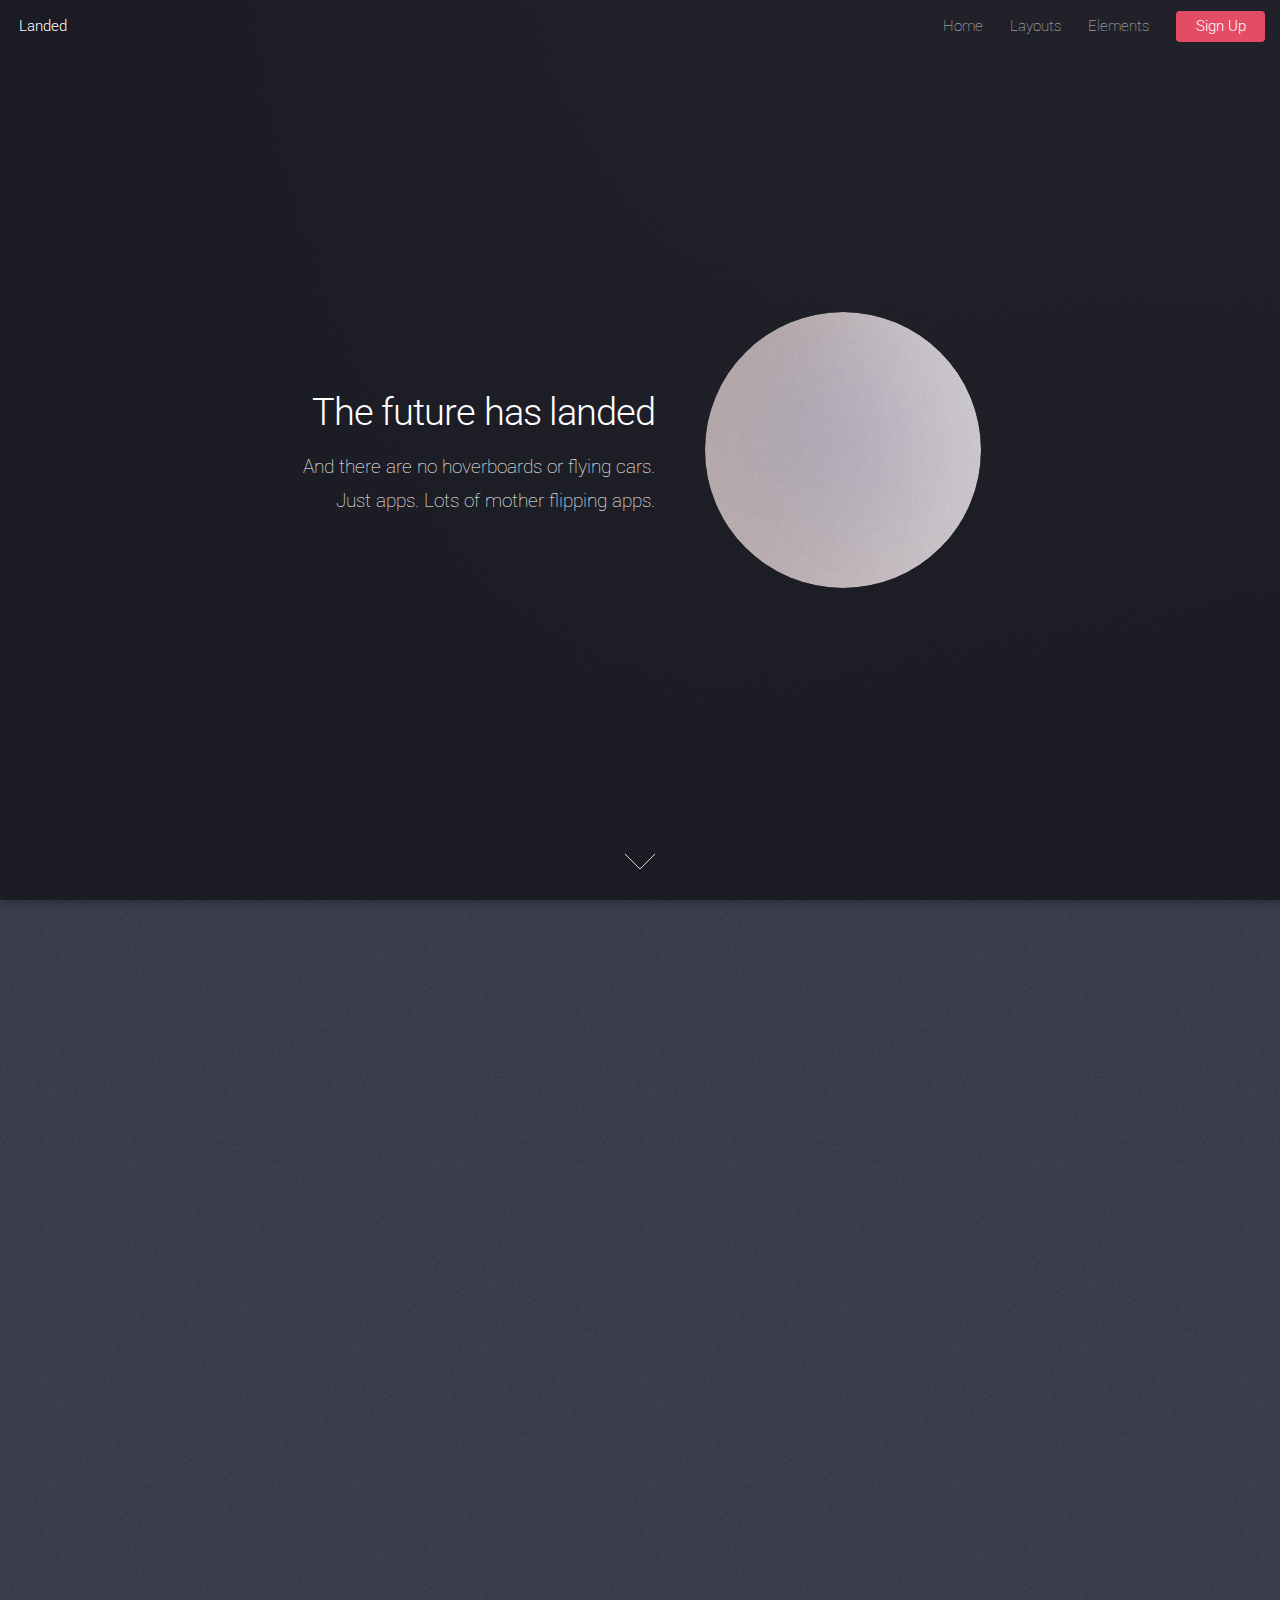
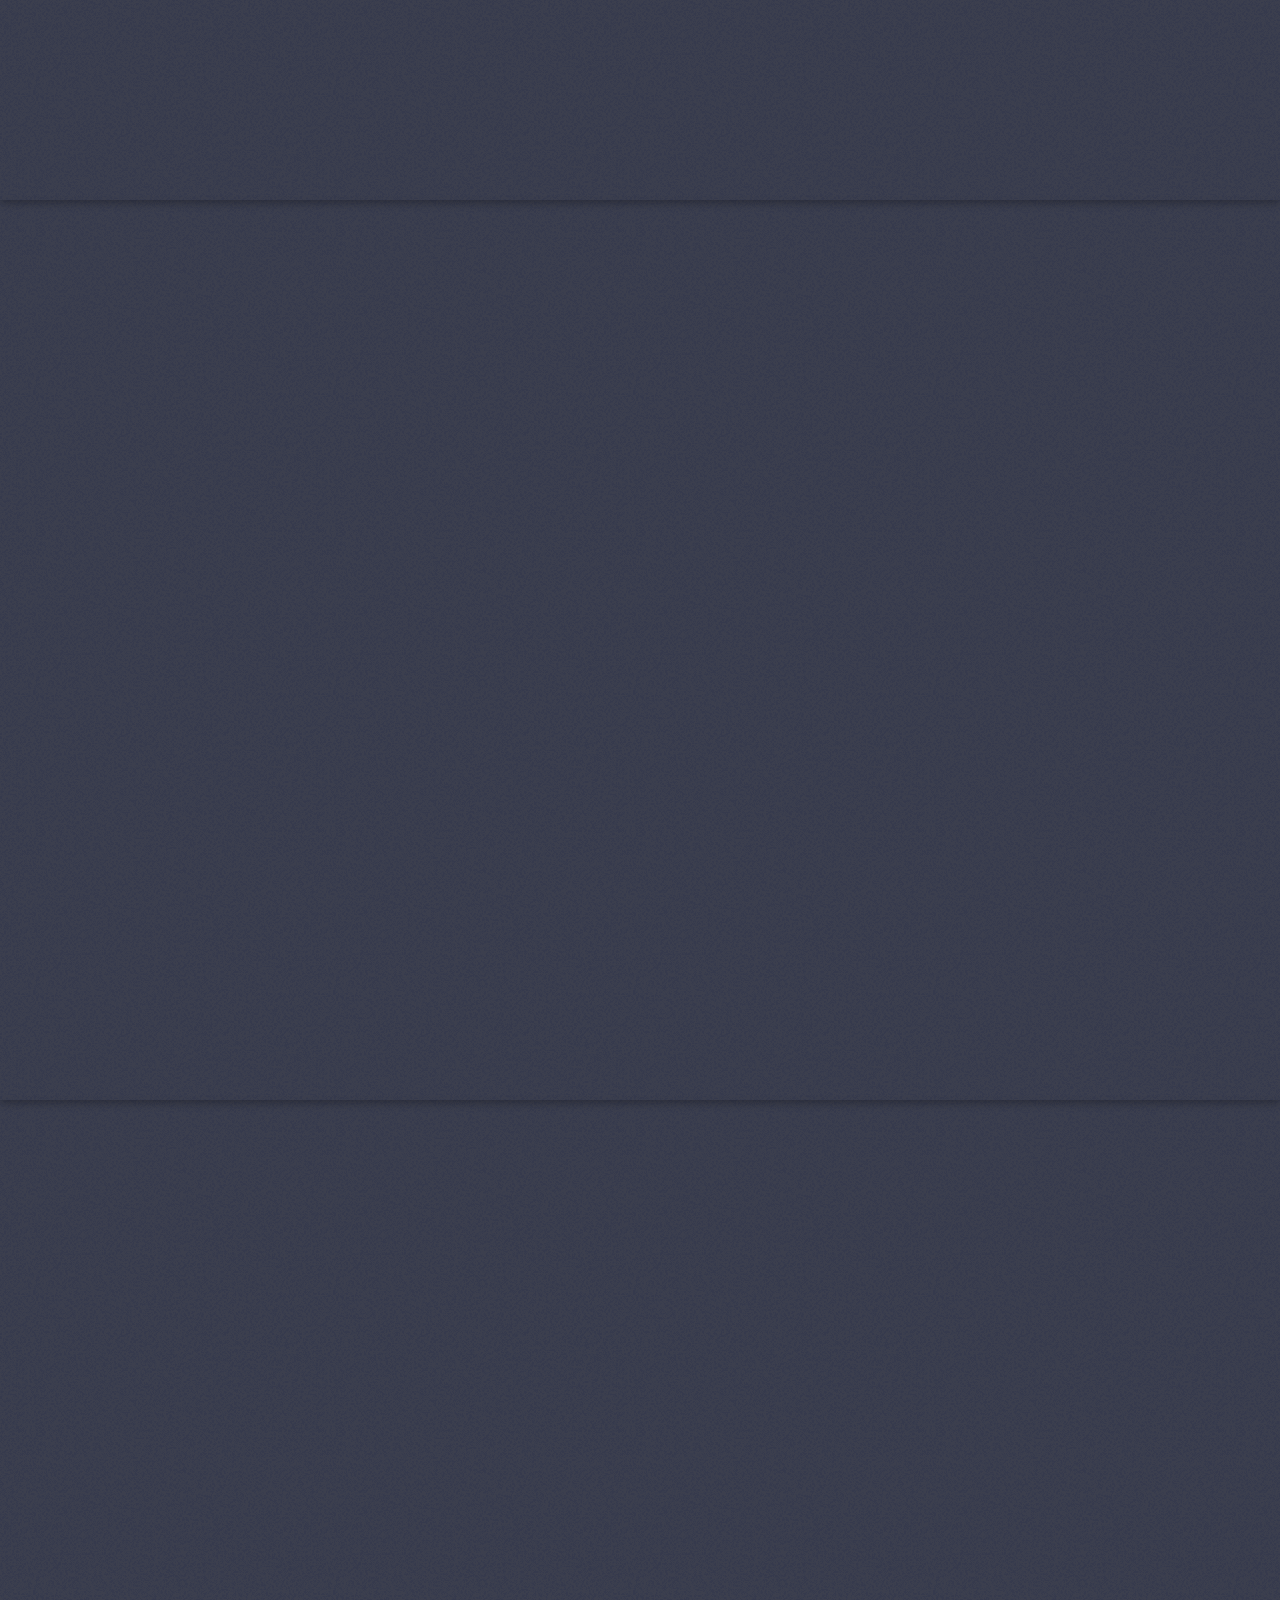
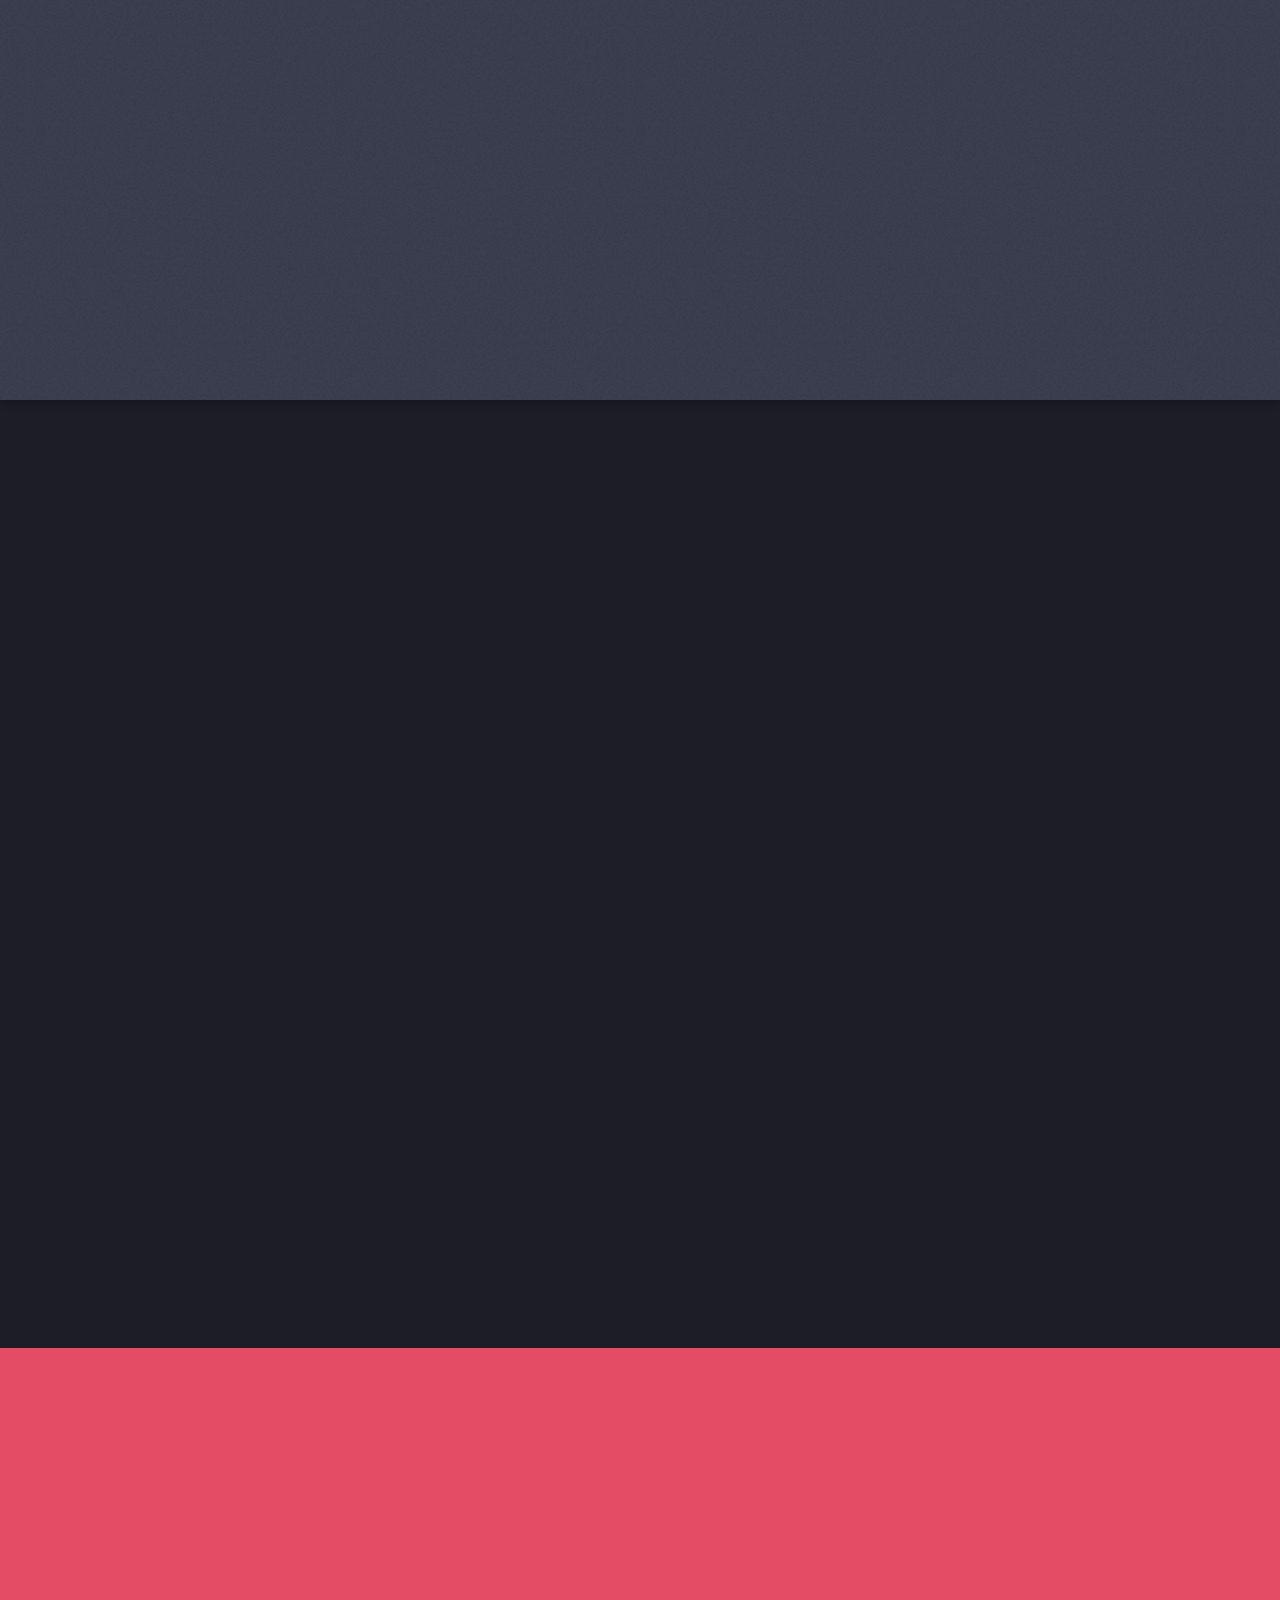
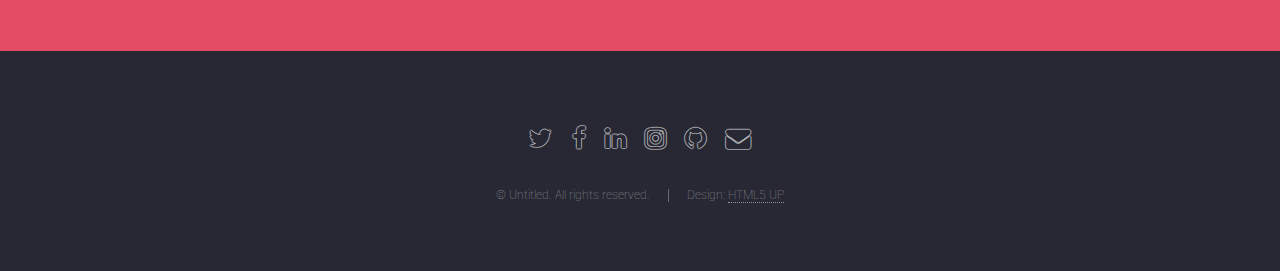
==== Portfolio Site/index.html @ 313b836e "strarting checklist" ====
<!DOCTYPE HTML>
<!--
	Landed by HTML5 UP
	html5up.net | @ajlkn
	Free for personal and commercial use under the CCA 3.0 license (html5up.net/license)
-->
<html>
	<head>
		<title>Landed by HTML5 UP</title>
		<meta charset="utf-8" />
		<meta name="viewport" content="width=device-width, initial-scale=1, user-scalable=no" />
		<link rel="stylesheet" href="assets/css/main.css" />
		<noscript><link rel="stylesheet" href="assets/css/noscript.css" /></noscript>
	</head>
	<body class="is-preload landing">
		<div id="page-wrapper">

			<!-- Header -->
				<header id="header">
					<h1 id="logo"><a href="index.html">Landed</a></h1>
					<nav id="nav">
						<ul>
							<li><a href="index.html">Home</a></li>
							<li>
								<a href="#">Layouts</a>
								<ul>
									<li><a href="left-sidebar.html">Left Sidebar</a></li>
									<li><a href="right-sidebar.html">Right Sidebar</a></li>
									<li><a href="no-sidebar.html">No Sidebar</a></li>
									<li>
										<a href="#">Submenu</a>
										<ul>
											<li><a href="#">Option 1</a></li>
											<li><a href="#">Option 2</a></li>
											<li><a href="#">Option 3</a></li>
											<li><a href="#">Option 4</a></li>
										</ul>
									</li>
								</ul>
							</li>
							<li><a href="elements.html">Elements</a></li>
							<li><a href="#" class="button primary">Sign Up</a></li>
						</ul>
					</nav>
				</header>

			<!-- Banner -->
				<section id="banner">
					<div class="content">
						<header>
							<h2>The future has landed</h2>
							<p>And there are no hoverboards or flying cars.<br />
							Just apps. Lots of mother flipping apps.</p>
						</header>
						<span class="image"><img src="images/pic01.jpg" alt="" /></span>
					</div>
					<a href="#one" class="goto-next scrolly">Next</a>
				</section>

			<!-- One -->
				<section id="one" class="spotlight style1 bottom">
					<span class="image fit main"><img src="images/pic02.jpg" alt="" /></span>
					<div class="content">
						<div class="container">
							<div class="row">
								<div class="col-4 col-12-medium">
									<header>
										<h2>Odio faucibus ipsum integer consequat</h2>
										<p>Nascetur eu nibh vestibulum amet gravida nascetur praesent</p>
									</header>
								</div>
								<div class="col-4 col-12-medium">
									<p>Feugiat accumsan lorem eu ac lorem amet sed accumsan donec.
									Blandit orci porttitor semper. Arcu phasellus tortor enim mi
									nisi praesent dolor adipiscing. Integer mi sed nascetur cep aliquet
									augue varius tempus lobortis porttitor accumsan consequat
									adipiscing lorem dolor.</p>
								</div>
								<div class="col-4 col-12-medium">
									<p>Morbi enim nascetur et placerat lorem sed iaculis neque ante
									adipiscing adipiscing metus massa. Blandit orci porttitor semper.
									Arcu phasellus tortor enim mi mi nisi praesent adipiscing. Integer
									mi sed nascetur cep aliquet augue varius tempus. Feugiat lorem
									ipsum dolor nullam.</p>
								</div>
							</div>
						</div>
					</div>
					<a href="#two" class="goto-next scrolly">Next</a>
				</section>

			<!-- Two -->
				<section id="two" class="spotlight style2 right">
					<span class="image fit main"><img src="images/pic03.jpg" alt="" /></span>
					<div class="content">
						<header>
							<h2>Interdum amet non magna accumsan</h2>
							<p>Nunc commodo accumsan eget id nisi eu col volutpat magna</p>
						</header>
						<p>Feugiat accumsan lorem eu ac lorem amet ac arcu phasellus tortor enim mi mi nisi praesent adipiscing. Integer mi sed nascetur cep aliquet augue varius tempus lobortis porttitor lorem et accumsan consequat adipiscing lorem.</p>
						<ul class="actions">
							<li><a href="#" class="button">Learn More</a></li>
						</ul>
					</div>
					<a href="#three" class="goto-next scrolly">Next</a>
				</section>

			<!-- Three -->
				<section id="three" class="spotlight style3 left">
					<span class="image fit main bottom"><img src="images/pic04.jpg" alt="" /></span>
					<div class="content">
						<header>
							<h2>Interdum felis blandit praesent sed augue</h2>
							<p>Accumsan integer ultricies aliquam vel massa sapien phasellus</p>
						</header>
						<p>Feugiat accumsan lorem eu ac lorem amet ac arcu phasellus tortor enim mi mi nisi praesent adipiscing. Integer mi sed nascetur cep aliquet augue varius tempus lobortis porttitor lorem et accumsan consequat adipiscing lorem.</p>
						<ul class="actions">
							<li><a href="#" class="button">Learn More</a></li>
						</ul>
					</div>
					<a href="#four" class="goto-next scrolly">Next</a>
				</section>

			<!-- Four -->
				<section id="four" class="wrapper style1 special fade-up">
					<div class="container">
						<header class="major">
							<h2>Accumsan sed tempus adipiscing blandit</h2>
							<p>Iaculis ac volutpat vis non enim gravida nisi faucibus posuere arcu consequat</p>
						</header>
						<div class="box alt">
							<div class="row gtr-uniform">
								<section class="col-4 col-6-medium col-12-xsmall">
									<span class="icon alt major fa-area-chart"></span>
									<h3>Ipsum sed commodo</h3>
									<p>Feugiat accumsan lorem eu ac lorem amet accumsan donec. Blandit orci porttitor.</p>
								</section>
								<section class="col-4 col-6-medium col-12-xsmall">
									<span class="icon alt major fa-comment"></span>
									<h3>Eleifend lorem ornare</h3>
									<p>Feugiat accumsan lorem eu ac lorem amet accumsan donec. Blandit orci porttitor.</p>
								</section>
								<section class="col-4 col-6-medium col-12-xsmall">
									<span class="icon alt major fa-flask"></span>
									<h3>Cubilia cep lobortis</h3>
									<p>Feugiat accumsan lorem eu ac lorem amet accumsan donec. Blandit orci porttitor.</p>
								</section>
								<section class="col-4 col-6-medium col-12-xsmall">
									<span class="icon alt major fa-paper-plane"></span>
									<h3>Non semper interdum</h3>
									<p>Feugiat accumsan lorem eu ac lorem amet accumsan donec. Blandit orci porttitor.</p>
								</section>
								<section class="col-4 col-6-medium col-12-xsmall">
									<span class="icon alt major fa-file"></span>
									<h3>Odio laoreet accumsan</h3>
									<p>Feugiat accumsan lorem eu ac lorem amet accumsan donec. Blandit orci porttitor.</p>
								</section>
								<section class="col-4 col-6-medium col-12-xsmall">
									<span class="icon alt major fa-lock"></span>
									<h3>Massa arcu accumsan</h3>
									<p>Feugiat accumsan lorem eu ac lorem amet accumsan donec. Blandit orci porttitor.</p>
								</section>
							</div>
						</div>
						<footer class="major">
							<ul class="actions special">
								<li><a href="#" class="button">Magna sed feugiat</a></li>
							</ul>
						</footer>
					</div>
				</section>

			<!-- Five -->
				<section id="five" class="wrapper style2 special fade">
					<div class="container">
						<header>
							<h2>Magna faucibus lorem diam</h2>
							<p>Ante metus praesent faucibus ante integer id accumsan eleifend</p>
						</header>
						<form method="post" action="#" class="cta">
							<div class="row gtr-uniform gtr-50">
								<div class="col-8 col-12-xsmall"><input type="email" name="email" id="email" placeholder="Your Email Address" /></div>
								<div class="col-4 col-12-xsmall"><input type="submit" value="Get Started" class="fit primary" /></div>
							</div>
						</form>
					</div>
				</section>

			<!-- Footer -->
				<footer id="footer">
					<ul class="icons">
						<li><a href="#" class="icon alt fa-twitter"><span class="label">Twitter</span></a></li>
						<li><a href="#" class="icon alt fa-facebook"><span class="label">Facebook</span></a></li>
						<li><a href="#" class="icon alt fa-linkedin"><span class="label">LinkedIn</span></a></li>
						<li><a href="#" class="icon alt fa-instagram"><span class="label">Instagram</span></a></li>
						<li><a href="#" class="icon alt fa-github"><span class="label">GitHub</span></a></li>
						<li><a href="#" class="icon alt fa-envelope"><span class="label">Email</span></a></li>
					</ul>
					<ul class="copyright">
						<li>&copy; Untitled. All rights reserved.</li><li>Design: <a href="http://html5up.net">HTML5 UP</a></li>
					</ul>
				</footer>

		</div>

		<!-- Scripts -->
			<script src="assets/js/jquery.min.js"></script>
			<script src="assets/js/jquery.scrolly.min.js"></script>
			<script src="assets/js/jquery.dropotron.min.js"></script>
			<script src="assets/js/jquery.scrollex.min.js"></script>
			<script src="assets/js/browser.min.js"></script>
			<script src="assets/js/breakpoints.min.js"></script>
			<script src="assets/js/util.js"></script>
			<script src="assets/js/main.js"></script>

	</body>
</html>
---- Portfolio Site/assets/css/main.css ----
@import url("font-awesome.min.css");
@import url("https://fonts.googleapis.com/css?family=Roboto:100,300,100italic,300italic");

/*
	Landed by HTML5 UP
	html5up.net | @ajlkn
	Free for personal and commercial use under the CCA 3.0 license (html5up.net/license)
*/

html, body, div, span, applet, object,
iframe, h1, h2, h3, h4, h5, h6, p, blockquote,
pre, a, abbr, acronym, address, big, cite,
code, del, dfn, em, img, ins, kbd, q, s, samp,
small, strike, strong, sub, sup, tt, var, b,
u, i, center, dl, dt, dd, ol, ul, li, fieldset,
form, label, legend, table, caption, tbody,
tfoot, thead, tr, th, td, article, aside,
canvas, details, embed, figure, figcaption,
footer, header, hgroup, menu, nav, output, ruby,
section, summary, time, mark, audio, video {
	margin: 0;
	padding: 0;
	border: 0;
	font-size: 100%;
	font: inherit;
	vertical-align: baseline;}

article, aside, details, figcaption, figure,
footer, header, hgroup, menu, nav, section {
	display: block;}

body {
	line-height: 1;
}

ol, ul {
	list-style: none;
}

blockquote, q {
	quotes: none;
}

	blockquote:before, blockquote:after, q:before, q:after {
		content: '';
		content: none;
	}

table {
	border-collapse: collapse;
	border-spacing: 0;
}

body {
	-webkit-text-size-adjust: none;
}

mark {
	background-color: transparent;
	color: inherit;
}

input::-moz-focus-inner {
	border: 0;
	padding: 0;
}

input, select, textarea {
	-moz-appearance: none;
	-webkit-appearance: none;
	-ms-appearance: none;
	appearance: none;
}

/* Basic */

	html {
		box-sizing: border-box;
	}

	*, *:before, *:after {
		box-sizing: inherit;
	}

	html, body {
		background: #1c1d26;
	}

	body.is-preload *, body.is-preload *:before, body.is-preload *:after {
		-moz-animation: none !important;
		-webkit-animation: none !important;
		-ms-animation: none !important;
		animation: none !important;
		-moz-transition: none !important;
		-webkit-transition: none !important;
		-ms-transition: none !important;
		transition: none !important;
	}

	body, input, select, textarea {
		color: rgba(255, 255, 255, 0.75);
		font-family: "Roboto", Helvetica, sans-serif;
		font-size: 15pt;
		font-weight: 100;
		line-height: 1.75em;
	}

	a {
		-moz-transition: border-color 0.2s ease-in-out, color 0.2s ease-in-out;
		-webkit-transition: border-color 0.2s ease-in-out, color 0.2s ease-in-out;
		-ms-transition: border-color 0.2s ease-in-out, color 0.2s ease-in-out;
		transition: border-color 0.2s ease-in-out, color 0.2s ease-in-out;
		border-bottom: dotted 1px;
		color: #e44c65;
		text-decoration: none;
	}

		a:hover {
			color: #e44c65 !important;
			border-bottom-color: transparent;
		}

	strong, b {
		color: #ffffff;
		font-weight: 300;
	}

	em, i {
		font-style: italic;
	}

	p {
		margin: 0 0 2em 0;
	}

	h1, h2, h3, h4, h5, h6 {
		color: #ffffff;
		font-weight: 300;
		line-height: 1em;
		margin: 0 0 1em 0;
	}

		h1 a, h2 a, h3 a, h4 a, h5 a, h6 a {
			color: inherit;
			border: 0;
		}

	h2 {
		font-size: 2em;
		line-height: 1.5em;
		letter-spacing: -0.025em;
	}

	h3 {
		font-size: 1.35em;
		line-height: 1.5em;
	}

	h4 {
		font-size: 1.1em;
		line-height: 1.5em;
	}

	h5 {
		font-size: 0.9em;
		line-height: 1.5em;
	}

	h6 {
		font-size: 0.7em;
		line-height: 1.5em;
	}

	sub {
		font-size: 0.8em;
		position: relative;
		top: 0.5em;
	}

	sup {
		font-size: 0.8em;
		position: relative;
		top: -0.5em;
	}

	hr {
		border: 0;
		border-bottom: solid 1px rgba(255, 255, 255, 0.3);
		margin: 3em 0;
	}

		hr.major {
			margin: 4em 0;
		}

	blockquote {
		border-left: solid 4px rgba(255, 255, 255, 0.3);
		font-style: italic;
		margin: 0 0 2em 0;
		padding: 0.5em 0 0.5em 2em;
	}

	code {
		background: rgba(255, 255, 255, 0.075);
		border-radius: 4px;
		font-family: "Courier New", monospace;
		font-size: 0.9em;
		margin: 0 0.25em;
		padding: 0.25em 0.65em;
	}

	pre {
		-webkit-overflow-scrolling: touch;
		font-family: "Courier New", monospace;
		font-size: 0.9em;
		margin: 0 0 2em 0;
	}

		pre code {
			display: block;
			line-height: 1.75em;
			padding: 1em 1.5em;
			overflow-x: auto;
		}

	.align-left {
		text-align: left;
	}

	.align-center {
		text-align: center;
	}

	.align-right {
		text-align: right;
	}

/* Loader */

	@-moz-keyframes spinner-show {
		0% {
			opacity: 0;
		}

		100% {
			opacity: 1;
		}
	}

	@-webkit-keyframes spinner-show {
		0% {
			opacity: 0;
		}

		100% {
			opacity: 1;
		}
	}

	@-ms-keyframes spinner-show {
		0% {
			opacity: 0;
		}

		100% {
			opacity: 1;
		}
	}

	@keyframes spinner-show {
		0% {
			opacity: 0;
		}

		100% {
			opacity: 1;
		}
	}

	@-moz-keyframes spinner-hide {
		0% {
			color: rgba(255, 255, 255, 0.15);
			z-index: 100001;
			-moz-transform: scale(1) rotate(0deg);
			-webkit-transform: scale(1) rotate(0deg);
			-ms-transform: scale(1) rotate(0deg);
			transform: scale(1) rotate(0deg);
		}

		99% {
			color: #1c1d26;
			z-index: 100001;
			-moz-transform: scale(0.5) rotate(360deg);
			-webkit-transform: scale(0.5) rotate(360deg);
			-ms-transform: scale(0.5) rotate(360deg);
			transform: scale(0.5) rotate(360deg);
		}

		100% {
			color: #1c1d26;
			z-index: -1;
			-moz-transform: scale(0.5) rotate(360deg);
			-webkit-transform: scale(0.5) rotate(360deg);
			-ms-transform: scale(0.5) rotate(360deg);
			transform: scale(0.5) rotate(360deg);
		}
	}

	@-webkit-keyframes spinner-hide {
		0% {
			color: rgba(255, 255, 255, 0.15);
			z-index: 100001;
			-moz-transform: scale(1) rotate(0deg);
			-webkit-transform: scale(1) rotate(0deg);
			-ms-transform: scale(1) rotate(0deg);
			transform: scale(1) rotate(0deg);
		}

		99% {
			color: #1c1d26;
			z-index: 100001;
			-moz-transform: scale(0.5) rotate(360deg);
			-webkit-transform: scale(0.5) rotate(360deg);
			-ms-transform: scale(0.5) rotate(360deg);
			transform: scale(0.5) rotate(360deg);
		}

		100% {
			color: #1c1d26;
			z-index: -1;
			-moz-transform: scale(0.5) rotate(360deg);
			-webkit-transform: scale(0.5) rotate(360deg);
			-ms-transform: scale(0.5) rotate(360deg);
			transform: scale(0.5) rotate(360deg);
		}
	}

	@-ms-keyframes spinner-hide {
		0% {
			color: rgba(255, 255, 255, 0.15);
			z-index: 100001;
			-moz-transform: scale(1) rotate(0deg);
			-webkit-transform: scale(1) rotate(0deg);
			-ms-transform: scale(1) rotate(0deg);
			transform: scale(1) rotate(0deg);
		}

		99% {
			color: #1c1d26;
			z-index: 100001;
			-moz-transform: scale(0.5) rotate(360deg);
			-webkit-transform: scale(0.5) rotate(360deg);
			-ms-transform: scale(0.5) rotate(360deg);
			transform: scale(0.5) rotate(360deg);
		}

		100% {
			color: #1c1d26;
			z-index: -1;
			-moz-transform: scale(0.5) rotate(360deg);
			-webkit-transform: scale(0.5) rotate(360deg);
			-ms-transform: scale(0.5) rotate(360deg);
			transform: scale(0.5) rotate(360deg);
		}
	}

	@keyframes spinner-hide {
		0% {
			color: rgba(255, 255, 255, 0.15);
			z-index: 100001;
			-moz-transform: scale(1) rotate(0deg);
			-webkit-transform: scale(1) rotate(0deg);
			-ms-transform: scale(1) rotate(0deg);
			transform: scale(1) rotate(0deg);
		}

		99% {
			color: #1c1d26;
			z-index: 100001;
			-moz-transform: scale(0.5) rotate(360deg);
			-webkit-transform: scale(0.5) rotate(360deg);
			-ms-transform: scale(0.5) rotate(360deg);
			transform: scale(0.5) rotate(360deg);
		}

		100% {
			color: #1c1d26;
			z-index: -1;
			-moz-transform: scale(0.5) rotate(360deg);
			-webkit-transform: scale(0.5) rotate(360deg);
			-ms-transform: scale(0.5) rotate(360deg);
			transform: scale(0.5) rotate(360deg);
		}
	}

	@-moz-keyframes spinner-rotate {
		0% {
			-moz-transform: scale(1) rotate(0deg);
			-webkit-transform: scale(1) rotate(0deg);
			-ms-transform: scale(1) rotate(0deg);
			transform: scale(1) rotate(0deg);
		}

		100% {
			-moz-transform: scale(1) rotate(360deg);
			-webkit-transform: scale(1) rotate(360deg);
			-ms-transform: scale(1) rotate(360deg);
			transform: scale(1) rotate(360deg);
		}
	}

	@-webkit-keyframes spinner-rotate {
		0% {
			-moz-transform: scale(1) rotate(0deg);
			-webkit-transform: scale(1) rotate(0deg);
			-ms-transform: scale(1) rotate(0deg);
			transform: scale(1) rotate(0deg);
		}

		100% {
			-moz-transform: scale(1) rotate(360deg);
			-webkit-transform: scale(1) rotate(360deg);
			-ms-transform: scale(1) rotate(360deg);
			transform: scale(1) rotate(360deg);
		}
	}

	@-ms-keyframes spinner-rotate {
		0% {
			-moz-transform: scale(1) rotate(0deg);
			-webkit-transform: scale(1) rotate(0deg);
			-ms-transform: scale(1) rotate(0deg);
			transform: scale(1) rotate(0deg);
		}

		100% {
			-moz-transform: scale(1) rotate(360deg);
			-webkit-transform: scale(1) rotate(360deg);
			-ms-transform: scale(1) rotate(360deg);
			transform: scale(1) rotate(360deg);
		}
	}

	@keyframes spinner-rotate {
		0% {
			-moz-transform: scale(1) rotate(0deg);
			-webkit-transform: scale(1) rotate(0deg);
			-ms-transform: scale(1) rotate(0deg);
			transform: scale(1) rotate(0deg);
		}

		100% {
			-moz-transform: scale(1) rotate(360deg);
			-webkit-transform: scale(1) rotate(360deg);
			-ms-transform: scale(1) rotate(360deg);
			transform: scale(1) rotate(360deg);
		}
	}

	@-moz-keyframes overlay-hide {
		0% {
			opacity: 1;
			z-index: 100000;
		}

		15% {
			opacity: 1;
			z-index: 100000;
		}

		99% {
			opacity: 0;
			z-index: 100000;
		}

		100% {
			opacity: 0;
			z-index: -1;
		}
	}

	@-webkit-keyframes overlay-hide {
		0% {
			opacity: 1;
			z-index: 100000;
		}

		15% {
			opacity: 1;
			z-index: 100000;
		}

		99% {
			opacity: 0;
			z-index: 100000;
		}

		100% {
			opacity: 0;
			z-index: -1;
		}
	}

	@-ms-keyframes overlay-hide {
		0% {
			opacity: 1;
			z-index: 100000;
		}

		15% {
			opacity: 1;
			z-index: 100000;
		}

		99% {
			opacity: 0;
			z-index: 100000;
		}

		100% {
			opacity: 0;
			z-index: -1;
		}
	}

	@keyframes overlay-hide {
		0% {
			opacity: 1;
			z-index: 100000;
		}

		15% {
			opacity: 1;
			z-index: 100000;
		}

		99% {
			opacity: 0;
			z-index: 100000;
		}

		100% {
			opacity: 0;
			z-index: -1;
		}
	}

	body.landing {
		text-decoration: none;
	}

		body.landing:before {
			-moz-osx-font-smoothing: grayscale;
			-webkit-font-smoothing: antialiased;
			font-family: FontAwesome;
			font-style: normal;
			font-weight: normal;
			text-transform: none !important;
		}

		body.landing:before {
			-moz-animation: spinner-show 1.5s 1 0.25s ease forwards, spinner-hide 0.25s ease-in-out forwards !important;
			-webkit-animation: spinner-show 1.5s 1 0.25s ease forwards, spinner-hide 0.25s ease-in-out forwards !important;
			-ms-animation: spinner-show 1.5s 1 0.25s ease forwards, spinner-hide 0.25s ease-in-out forwards !important;
			animation: spinner-show 1.5s 1 0.25s ease forwards, spinner-hide 0.25s ease-in-out forwards !important;
			-moz-transform-origin: 50% 50%;
			-webkit-transform-origin: 50% 50%;
			-ms-transform-origin: 50% 50%;
			transform-origin: 50% 50%;
			color: rgba(255, 255, 255, 0.15);
			content: '\f1ce';
			cursor: default;
			display: block;
			font-size: 2em;
			height: 2em;
			left: 50%;
			line-height: 2em;
			margin: -1em 0 0 -1em;
			opacity: 0;
			position: fixed;
			text-align: center;
			top: 50%;
			width: 2em;
			z-index: -1;
		}

		body.landing:after {
			-moz-animation: overlay-hide 1.5s ease-in forwards !important;
			-webkit-animation: overlay-hide 1.5s ease-in forwards !important;
			-ms-animation: overlay-hide 1.5s ease-in forwards !important;
			animation: overlay-hide 1.5s ease-in forwards !important;
			background: #1c1d26;
			content: '';
			display: block;
			height: 100%;
			left: 0;
			opacity: 0;
			position: fixed;
			top: 0;
			width: 100%;
			z-index: -1;
		}

		body.landing.is-preload:before {
			-moz-animation: spinner-show 1.5s 1 0.25s ease forwards, spinner-rotate 0.75s infinite linear !important;
			-webkit-animation: spinner-show 1.5s 1 0.25s ease forwards, spinner-rotate 0.75s infinite linear !important;
			-ms-animation: spinner-show 1.5s 1 0.25s ease forwards, spinner-rotate 0.75s infinite linear !important;
			animation: spinner-show 1.5s 1 0.25s ease forwards, spinner-rotate 0.75s infinite linear !important;
			z-index: 100001;
		}

		body.landing.is-preload:after {
			-moz-animation: none !important;
			-webkit-animation: none !important;
			-ms-animation: none !important;
			animation: none !important;
			opacity: 1;
			z-index: 100000;
		}

	@media (-webkit-min-device-pixel-ratio: 2) {

		body.landing:before {
			line-height: 2.025em;
		}

	}

/* Container */

	.container {
		margin: 0 auto;
		max-width: calc(100% - 4em);
		width: 70em;
	}

		.container.xsmall {
			width: 17.5em;
		}

		.container.small {
			width: 35em;
		}

		.container.medium {
			width: 52.5em;
		}

		.container.large {
			width: 87.5em;
		}

		.container.xlarge {
			width: 105em;
		}

		.container.max {
			width: 100%;
		}

		@media screen and (max-width: 1280px) {

			.container {
				width: 90%;
				max-width: 100%;
			}

		}

		@media screen and (max-width: 980px) {

			.container {
				width: 100% !important;
			}

		}

/* Row */

	.row {
		display: flex;
		flex-wrap: wrap;
		box-sizing: border-box;
		align-items: stretch;
	}

		.row > * {
			box-sizing: border-box;
		}

		.row.gtr-uniform > * > :last-child {
			margin-bottom: 0;
		}

		.row.aln-left {
			justify-content: flex-start;
		}

		.row.aln-center {
			justify-content: center;
		}

		.row.aln-right {
			justify-content: flex-end;
		}

		.row.aln-top {
			align-items: flex-start;
		}

		.row.aln-middle {
			align-items: center;
		}

		.row.aln-bottom {
			align-items: flex-end;
		}

		.row > .imp {
			order: -1;
		}

		.row > .col-1 {
			width: 8.3333333333%;
		}

		.row > .off-1 {
			margin-left: 8.3333333333%;
		}

		.row > .col-2 {
			width: 16.6666666667%;
		}

		.row > .off-2 {
			margin-left: 16.6666666667%;
		}

		.row > .col-3 {
			width: 25%;
		}

		.row > .off-3 {
			margin-left: 25%;
		}

		.row > .col-4 {
			width: 33.3333333333%;
		}

		.row > .off-4 {
			margin-left: 33.3333333333%;
		}

		.row > .col-5 {
			width: 41.6666666667%;
		}

		.row > .off-5 {
			margin-left: 41.6666666667%;
		}

		.row > .col-6 {
			width: 50%;
		}

		.row > .off-6 {
			margin-left: 50%;
		}

		.row > .col-7 {
			width: 58.3333333333%;
		}

		.row > .off-7 {
			margin-left: 58.3333333333%;
		}

		.row > .col-8 {
			width: 66.6666666667%;
		}

		.row > .off-8 {
			margin-left: 66.6666666667%;
		}

		.row > .col-9 {
			width: 75%;
		}

		.row > .off-9 {
			margin-left: 75%;
		}

		.row > .col-10 {
			width: 83.3333333333%;
		}

		.row > .off-10 {
			margin-left: 83.3333333333%;
		}

		.row > .col-11 {
			width: 91.6666666667%;
		}

		.row > .off-11 {
			margin-left: 91.6666666667%;
		}

		.row > .col-12 {
			width: 100%;
		}

		.row > .off-12 {
			margin-left: 100%;
		}

		.row.gtr-0 {
			margin-top: 0;
			margin-left: 0em;
		}

			.row.gtr-0 > * {
				padding: 0 0 0 0em;
			}

			.row.gtr-0.gtr-uniform {
				margin-top: 0em;
			}

				.row.gtr-0.gtr-uniform > * {
					padding-top: 0em;
				}

		.row.gtr-25 {
			margin-top: 0;
			margin-left: -0.625em;
		}

			.row.gtr-25 > * {
				padding: 0 0 0 0.625em;
			}

			.row.gtr-25.gtr-uniform {
				margin-top: -0.625em;
			}

				.row.gtr-25.gtr-uniform > * {
					padding-top: 0.625em;
				}

		.row.gtr-50 {
			margin-top: 0;
			margin-left: -1.25em;
		}

			.row.gtr-50 > * {
				padding: 0 0 0 1.25em;
			}

			.row.gtr-50.gtr-uniform {
				margin-top: -1.25em;
			}

				.row.gtr-50.gtr-uniform > * {
					padding-top: 1.25em;
				}

		.row {
			margin-top: 0;
			margin-left: -2.5em;
		}

			.row > * {
				padding: 0 0 0 2.5em;
			}

			.row.gtr-uniform {
				margin-top: -2.5em;
			}

				.row.gtr-uniform > * {
					padding-top: 2.5em;
				}

		.row.gtr-150 {
			margin-top: 0;
			margin-left: -3.75em;
		}

			.row.gtr-150 > * {
				padding: 0 0 0 3.75em;
			}

			.row.gtr-150.gtr-uniform {
				margin-top: -3.75em;
			}

				.row.gtr-150.gtr-uniform > * {
					padding-top: 3.75em;
				}

		.row.gtr-200 {
			margin-top: 0;
			margin-left: -5em;
		}

			.row.gtr-200 > * {
				padding: 0 0 0 5em;
			}

			.row.gtr-200.gtr-uniform {
				margin-top: -5em;
			}

				.row.gtr-200.gtr-uniform > * {
					padding-top: 5em;
				}

		@media screen and (max-width: 1680px) {

			.row {
				display: flex;
				flex-wrap: wrap;
				box-sizing: border-box;
				align-items: stretch;
			}

				.row > * {
					box-sizing: border-box;
				}

				.row.gtr-uniform > * > :last-child {
					margin-bottom: 0;
				}

				.row.aln-left {
					justify-content: flex-start;
				}

				.row.aln-center {
					justify-content: center;
				}

				.row.aln-right {
					justify-content: flex-end;
				}

				.row.aln-top {
					align-items: flex-start;
				}

				.row.aln-middle {
					align-items: center;
				}

				.row.aln-bottom {
					align-items: flex-end;
				}

				.row > .imp-xlarge {
					order: -1;
				}

				.row > .col-1-xlarge {
					width: 8.3333333333%;
				}

				.row > .off-1-xlarge {
					margin-left: 8.3333333333%;
				}

				.row > .col-2-xlarge {
					width: 16.6666666667%;
				}

				.row > .off-2-xlarge {
					margin-left: 16.6666666667%;
				}

				.row > .col-3-xlarge {
					width: 25%;
				}

				.row > .off-3-xlarge {
					margin-left: 25%;
				}

				.row > .col-4-xlarge {
					width: 33.3333333333%;
				}

				.row > .off-4-xlarge {
					margin-left: 33.3333333333%;
				}

				.row > .col-5-xlarge {
					width: 41.6666666667%;
				}

				.row > .off-5-xlarge {
					margin-left: 41.6666666667%;
				}

				.row > .col-6-xlarge {
					width: 50%;
				}

				.row > .off-6-xlarge {
					margin-left: 50%;
				}

				.row > .col-7-xlarge {
					width: 58.3333333333%;
				}

				.row > .off-7-xlarge {
					margin-left: 58.3333333333%;
				}

				.row > .col-8-xlarge {
					width: 66.6666666667%;
				}

				.row > .off-8-xlarge {
					margin-left: 66.6666666667%;
				}

				.row > .col-9-xlarge {
					width: 75%;
				}

				.row > .off-9-xlarge {
					margin-left: 75%;
				}

				.row > .col-10-xlarge {
					width: 83.3333333333%;
				}

				.row > .off-10-xlarge {
					margin-left: 83.3333333333%;
				}

				.row > .col-11-xlarge {
					width: 91.6666666667%;
				}

				.row > .off-11-xlarge {
					margin-left: 91.6666666667%;
				}

				.row > .col-12-xlarge {
					width: 100%;
				}

				.row > .off-12-xlarge {
					margin-left: 100%;
				}

				.row.gtr-0 {
					margin-top: 0;
					margin-left: 0em;
				}

					.row.gtr-0 > * {
						padding: 0 0 0 0em;
					}

					.row.gtr-0.gtr-uniform {
						margin-top: 0em;
					}

						.row.gtr-0.gtr-uniform > * {
							padding-top: 0em;
						}

				.row.gtr-25 {
					margin-top: 0;
					margin-left: -0.625em;
				}

					.row.gtr-25 > * {
						padding: 0 0 0 0.625em;
					}

					.row.gtr-25.gtr-uniform {
						margin-top: -0.625em;
					}

						.row.gtr-25.gtr-uniform > * {
							padding-top: 0.625em;
						}

				.row.gtr-50 {
					margin-top: 0;
					margin-left: -1.25em;
				}

					.row.gtr-50 > * {
						padding: 0 0 0 1.25em;
					}

					.row.gtr-50.gtr-uniform {
						margin-top: -1.25em;
					}

						.row.gtr-50.gtr-uniform > * {
							padding-top: 1.25em;
						}

				.row {
					margin-top: 0;
					margin-left: -2.5em;
				}

					.row > * {
						padding: 0 0 0 2.5em;
					}

					.row.gtr-uniform {
						margin-top: -2.5em;
					}

						.row.gtr-uniform > * {
							padding-top: 2.5em;
						}

				.row.gtr-150 {
					margin-top: 0;
					margin-left: -3.75em;
				}

					.row.gtr-150 > * {
						padding: 0 0 0 3.75em;
					}

					.row.gtr-150.gtr-uniform {
						margin-top: -3.75em;
					}

						.row.gtr-150.gtr-uniform > * {
							padding-top: 3.75em;
						}

				.row.gtr-200 {
					margin-top: 0;
					margin-left: -5em;
				}

					.row.gtr-200 > * {
						padding: 0 0 0 5em;
					}

					.row.gtr-200.gtr-uniform {
						margin-top: -5em;
					}

						.row.gtr-200.gtr-uniform > * {
							padding-top: 5em;
						}

		}

		@media screen and (max-width: 1280px) {

			.row {
				display: flex;
				flex-wrap: wrap;
				box-sizing: border-box;
				align-items: stretch;
			}

				.row > * {
					box-sizing: border-box;
				}

				.row.gtr-uniform > * > :last-child {
					margin-bottom: 0;
				}

				.row.aln-left {
					justify-content: flex-start;
				}

				.row.aln-center {
					justify-content: center;
				}

				.row.aln-right {
					justify-content: flex-end;
				}

				.row.aln-top {
					align-items: flex-start;
				}

				.row.aln-middle {
					align-items: center;
				}

				.row.aln-bottom {
					align-items: flex-end;
				}

				.row > .imp-large {
					order: -1;
				}

				.row > .col-1-large {
					width: 8.3333333333%;
				}

				.row > .off-1-large {
					margin-left: 8.3333333333%;
				}

				.row > .col-2-large {
					width: 16.6666666667%;
				}

				.row > .off-2-large {
					margin-left: 16.6666666667%;
				}

				.row > .col-3-large {
					width: 25%;
				}

				.row > .off-3-large {
					margin-left: 25%;
				}

				.row > .col-4-large {
					width: 33.3333333333%;
				}

				.row > .off-4-large {
					margin-left: 33.3333333333%;
				}

				.row > .col-5-large {
					width: 41.6666666667%;
				}

				.row > .off-5-large {
					margin-left: 41.6666666667%;
				}

				.row > .col-6-large {
					width: 50%;
				}

				.row > .off-6-large {
					margin-left: 50%;
				}

				.row > .col-7-large {
					width: 58.3333333333%;
				}

				.row > .off-7-large {
					margin-left: 58.3333333333%;
				}

				.row > .col-8-large {
					width: 66.6666666667%;
				}

				.row > .off-8-large {
					margin-left: 66.6666666667%;
				}

				.row > .col-9-large {
					width: 75%;
				}

				.row > .off-9-large {
					margin-left: 75%;
				}

				.row > .col-10-large {
					width: 83.3333333333%;
				}

				.row > .off-10-large {
					margin-left: 83.3333333333%;
				}

				.row > .col-11-large {
					width: 91.6666666667%;
				}

				.row > .off-11-large {
					margin-left: 91.6666666667%;
				}

				.row > .col-12-large {
					width: 100%;
				}

				.row > .off-12-large {
					margin-left: 100%;
				}

				.row.gtr-0 {
					margin-top: 0;
					margin-left: 0em;
				}

					.row.gtr-0 > * {
						padding: 0 0 0 0em;
					}

					.row.gtr-0.gtr-uniform {
						margin-top: 0em;
					}

						.row.gtr-0.gtr-uniform > * {
							padding-top: 0em;
						}

				.row.gtr-25 {
					margin-top: 0;
					margin-left: -0.625em;
				}

					.row.gtr-25 > * {
						padding: 0 0 0 0.625em;
					}

					.row.gtr-25.gtr-uniform {
						margin-top: -0.625em;
					}

						.row.gtr-25.gtr-uniform > * {
							padding-top: 0.625em;
						}

				.row.gtr-50 {
					margin-top: 0;
					margin-left: -1.25em;
				}

					.row.gtr-50 > * {
						padding: 0 0 0 1.25em;
					}

					.row.gtr-50.gtr-uniform {
						margin-top: -1.25em;
					}

						.row.gtr-50.gtr-uniform > * {
							padding-top: 1.25em;
						}

				.row {
					margin-top: 0;
					margin-left: -2.5em;
				}

					.row > * {
						padding: 0 0 0 2.5em;
					}

					.row.gtr-uniform {
						margin-top: -2.5em;
					}

						.row.gtr-uniform > * {
							padding-top: 2.5em;
						}

				.row.gtr-150 {
					margin-top: 0;
					margin-left: -3.75em;
				}

					.row.gtr-150 > * {
						padding: 0 0 0 3.75em;
					}

					.row.gtr-150.gtr-uniform {
						margin-top: -3.75em;
					}

						.row.gtr-150.gtr-uniform > * {
							padding-top: 3.75em;
						}

				.row.gtr-200 {
					margin-top: 0;
					margin-left: -5em;
				}

					.row.gtr-200 > * {
						padding: 0 0 0 5em;
					}

					.row.gtr-200.gtr-uniform {
						margin-top: -5em;
					}

						.row.gtr-200.gtr-uniform > * {
							padding-top: 5em;
						}

		}

		@media screen and (max-width: 980px) {

			.row {
				display: flex;
				flex-wrap: wrap;
				box-sizing: border-box;
				align-items: stretch;
			}

				.row > * {
					box-sizing: border-box;
				}

				.row.gtr-uniform > * > :last-child {
					margin-bottom: 0;
				}

				.row.aln-left {
					justify-content: flex-start;
				}

				.row.aln-center {
					justify-content: center;
				}

				.row.aln-right {
					justify-content: flex-end;
				}

				.row.aln-top {
					align-items: flex-start;
				}

				.row.aln-middle {
					align-items: center;
				}

				.row.aln-bottom {
					align-items: flex-end;
				}

				.row > .imp-medium {
					order: -1;
				}

				.row > .col-1-medium {
					width: 8.3333333333%;
				}

				.row > .off-1-medium {
					margin-left: 8.3333333333%;
				}

				.row > .col-2-medium {
					width: 16.6666666667%;
				}

				.row > .off-2-medium {
					margin-left: 16.6666666667%;
				}

				.row > .col-3-medium {
					width: 25%;
				}

				.row > .off-3-medium {
					margin-left: 25%;
				}

				.row > .col-4-medium {
					width: 33.3333333333%;
				}

				.row > .off-4-medium {
					margin-left: 33.3333333333%;
				}

				.row > .col-5-medium {
					width: 41.6666666667%;
				}

				.row > .off-5-medium {
					margin-left: 41.6666666667%;
				}

				.row > .col-6-medium {
					width: 50%;
				}

				.row > .off-6-medium {
					margin-left: 50%;
				}

				.row > .col-7-medium {
					width: 58.3333333333%;
				}

				.row > .off-7-medium {
					margin-left: 58.3333333333%;
				}

				.row > .col-8-medium {
					width: 66.6666666667%;
				}

				.row > .off-8-medium {
					margin-left: 66.6666666667%;
				}

				.row > .col-9-medium {
					width: 75%;
				}

				.row > .off-9-medium {
					margin-left: 75%;
				}

				.row > .col-10-medium {
					width: 83.3333333333%;
				}

				.row > .off-10-medium {
					margin-left: 83.3333333333%;
				}

				.row > .col-11-medium {
					width: 91.6666666667%;
				}

				.row > .off-11-medium {
					margin-left: 91.6666666667%;
				}

				.row > .col-12-medium {
					width: 100%;
				}

				.row > .off-12-medium {
					margin-left: 100%;
				}

				.row.gtr-0 {
					margin-top: 0;
					margin-left: 0em;
				}

					.row.gtr-0 > * {
						padding: 0 0 0 0em;
					}

					.row.gtr-0.gtr-uniform {
						margin-top: 0em;
					}

						.row.gtr-0.gtr-uniform > * {
							padding-top: 0em;
						}

				.row.gtr-25 {
					margin-top: 0;
					margin-left: -0.625em;
				}

					.row.gtr-25 > * {
						padding: 0 0 0 0.625em;
					}

					.row.gtr-25.gtr-uniform {
						margin-top: -0.625em;
					}

						.row.gtr-25.gtr-uniform > * {
							padding-top: 0.625em;
						}

				.row.gtr-50 {
					margin-top: 0;
					margin-left: -1.25em;
				}

					.row.gtr-50 > * {
						padding: 0 0 0 1.25em;
					}

					.row.gtr-50.gtr-uniform {
						margin-top: -1.25em;
					}

						.row.gtr-50.gtr-uniform > * {
							padding-top: 1.25em;
						}

				.row {
					margin-top: 0;
					margin-left: -2.5em;
				}

					.row > * {
						padding: 0 0 0 2.5em;
					}

					.row.gtr-uniform {
						margin-top: -2.5em;
					}

						.row.gtr-uniform > * {
							padding-top: 2.5em;
						}

				.row.gtr-150 {
					margin-top: 0;
					margin-left: -3.75em;
				}

					.row.gtr-150 > * {
						padding: 0 0 0 3.75em;
					}

					.row.gtr-150.gtr-uniform {
						margin-top: -3.75em;
					}

						.row.gtr-150.gtr-uniform > * {
							padding-top: 3.75em;
						}

				.row.gtr-200 {
					margin-top: 0;
					margin-left: -5em;
				}

					.row.gtr-200 > * {
						padding: 0 0 0 5em;
					}

					.row.gtr-200.gtr-uniform {
						margin-top: -5em;
					}

						.row.gtr-200.gtr-uniform > * {
							padding-top: 5em;
						}

		}

		@media screen and (max-width: 736px) {

			.row {
				display: flex;
				flex-wrap: wrap;
				box-sizing: border-box;
				align-items: stretch;
			}

				.row > * {
					box-sizing: border-box;
				}

				.row.gtr-uniform > * > :last-child {
					margin-bottom: 0;
				}

				.row.aln-left {
					justify-content: flex-start;
				}

				.row.aln-center {
					justify-content: center;
				}

				.row.aln-right {
					justify-content: flex-end;
				}

				.row.aln-top {
					align-items: flex-start;
				}

				.row.aln-middle {
					align-items: center;
				}

				.row.aln-bottom {
					align-items: flex-end;
				}

				.row > .imp-small {
					order: -1;
				}

				.row > .col-1-small {
					width: 8.3333333333%;
				}

				.row > .off-1-small {
					margin-left: 8.3333333333%;
				}

				.row > .col-2-small {
					width: 16.6666666667%;
				}

				.row > .off-2-small {
					margin-left: 16.6666666667%;
				}

				.row > .col-3-small {
					width: 25%;
				}

				.row > .off-3-small {
					margin-left: 25%;
				}

				.row > .col-4-small {
					width: 33.3333333333%;
				}

				.row > .off-4-small {
					margin-left: 33.3333333333%;
				}

				.row > .col-5-small {
					width: 41.6666666667%;
				}

				.row > .off-5-small {
					margin-left: 41.6666666667%;
				}

				.row > .col-6-small {
					width: 50%;
				}

				.row > .off-6-small {
					margin-left: 50%;
				}

				.row > .col-7-small {
					width: 58.3333333333%;
				}

				.row > .off-7-small {
					margin-left: 58.3333333333%;
				}

				.row > .col-8-small {
					width: 66.6666666667%;
				}

				.row > .off-8-small {
					margin-left: 66.6666666667%;
				}

				.row > .col-9-small {
					width: 75%;
				}

				.row > .off-9-small {
					margin-left: 75%;
				}

				.row > .col-10-small {
					width: 83.3333333333%;
				}

				.row > .off-10-small {
					margin-left: 83.3333333333%;
				}

				.row > .col-11-small {
					width: 91.6666666667%;
				}

				.row > .off-11-small {
					margin-left: 91.6666666667%;
				}

				.row > .col-12-small {
					width: 100%;
				}

				.row > .off-12-small {
					margin-left: 100%;
				}

				.row.gtr-0 {
					margin-top: 0;
					margin-left: 0em;
				}

					.row.gtr-0 > * {
						padding: 0 0 0 0em;
					}

					.row.gtr-0.gtr-uniform {
						margin-top: 0em;
					}

						.row.gtr-0.gtr-uniform > * {
							padding-top: 0em;
						}

				.row.gtr-25 {
					margin-top: 0;
					margin-left: -0.625em;
				}

					.row.gtr-25 > * {
						padding: 0 0 0 0.625em;
					}

					.row.gtr-25.gtr-uniform {
						margin-top: -0.625em;
					}

						.row.gtr-25.gtr-uniform > * {
							padding-top: 0.625em;
						}

				.row.gtr-50 {
					margin-top: 0;
					margin-left: -1.25em;
				}

					.row.gtr-50 > * {
						padding: 0 0 0 1.25em;
					}

					.row.gtr-50.gtr-uniform {
						margin-top: -1.25em;
					}

						.row.gtr-50.gtr-uniform > * {
							padding-top: 1.25em;
						}

				.row {
					margin-top: 0;
					margin-left: -2.5em;
				}

					.row > * {
						padding: 0 0 0 2.5em;
					}

					.row.gtr-uniform {
						margin-top: -2.5em;
					}

						.row.gtr-uniform > * {
							padding-top: 2.5em;
						}

				.row.gtr-150 {
					margin-top: 0;
					margin-left: -3.75em;
				}

					.row.gtr-150 > * {
						padding: 0 0 0 3.75em;
					}

					.row.gtr-150.gtr-uniform {
						margin-top: -3.75em;
					}

						.row.gtr-150.gtr-uniform > * {
							padding-top: 3.75em;
						}

				.row.gtr-200 {
					margin-top: 0;
					margin-left: -5em;
				}

					.row.gtr-200 > * {
						padding: 0 0 0 5em;
					}

					.row.gtr-200.gtr-uniform {
						margin-top: -5em;
					}

						.row.gtr-200.gtr-uniform > * {
							padding-top: 5em;
						}

		}

		@media screen and (max-width: 480px) {

			.row {
				display: flex;
				flex-wrap: wrap;
				box-sizing: border-box;
				align-items: stretch;
			}

				.row > * {
					box-sizing: border-box;
				}

				.row.gtr-uniform > * > :last-child {
					margin-bottom: 0;
				}

				.row.aln-left {
					justify-content: flex-start;
				}

				.row.aln-center {
					justify-content: center;
				}

				.row.aln-right {
					justify-content: flex-end;
				}

				.row.aln-top {
					align-items: flex-start;
				}

				.row.aln-middle {
					align-items: center;
				}

				.row.aln-bottom {
					align-items: flex-end;
				}

				.row > .imp-xsmall {
					order: -1;
				}

				.row > .col-1-xsmall {
					width: 8.3333333333%;
				}

				.row > .off-1-xsmall {
					margin-left: 8.3333333333%;
				}

				.row > .col-2-xsmall {
					width: 16.6666666667%;
				}

				.row > .off-2-xsmall {
					margin-left: 16.6666666667%;
				}

				.row > .col-3-xsmall {
					width: 25%;
				}

				.row > .off-3-xsmall {
					margin-left: 25%;
				}

				.row > .col-4-xsmall {
					width: 33.3333333333%;
				}

				.row > .off-4-xsmall {
					margin-left: 33.3333333333%;
				}

				.row > .col-5-xsmall {
					width: 41.6666666667%;
				}

				.row > .off-5-xsmall {
					margin-left: 41.6666666667%;
				}

				.row > .col-6-xsmall {
					width: 50%;
				}

				.row > .off-6-xsmall {
					margin-left: 50%;
				}

				.row > .col-7-xsmall {
					width: 58.3333333333%;
				}

				.row > .off-7-xsmall {
					margin-left: 58.3333333333%;
				}

				.row > .col-8-xsmall {
					width: 66.6666666667%;
				}

				.row > .off-8-xsmall {
					margin-left: 66.6666666667%;
				}

				.row > .col-9-xsmall {
					width: 75%;
				}

				.row > .off-9-xsmall {
					margin-left: 75%;
				}

				.row > .col-10-xsmall {
					width: 83.3333333333%;
				}

				.row > .off-10-xsmall {
					margin-left: 83.3333333333%;
				}

				.row > .col-11-xsmall {
					width: 91.6666666667%;
				}

				.row > .off-11-xsmall {
					margin-left: 91.6666666667%;
				}

				.row > .col-12-xsmall {
					width: 100%;
				}

				.row > .off-12-xsmall {
					margin-left: 100%;
				}

				.row.gtr-0 {
					margin-top: 0;
					margin-left: 0em;
				}

					.row.gtr-0 > * {
						padding: 0 0 0 0em;
					}

					.row.gtr-0.gtr-uniform {
						margin-top: 0em;
					}

						.row.gtr-0.gtr-uniform > * {
							padding-top: 0em;
						}

				.row.gtr-25 {
					margin-top: 0;
					margin-left: -0.625em;
				}

					.row.gtr-25 > * {
						padding: 0 0 0 0.625em;
					}

					.row.gtr-25.gtr-uniform {
						margin-top: -0.625em;
					}

						.row.gtr-25.gtr-uniform > * {
							padding-top: 0.625em;
						}

				.row.gtr-50 {
					margin-top: 0;
					margin-left: -1.25em;
				}

					.row.gtr-50 > * {
						padding: 0 0 0 1.25em;
					}

					.row.gtr-50.gtr-uniform {
						margin-top: -1.25em;
					}

						.row.gtr-50.gtr-uniform > * {
							padding-top: 1.25em;
						}

				.row {
					margin-top: 0;
					margin-left: -2.5em;
				}

					.row > * {
						padding: 0 0 0 2.5em;
					}

					.row.gtr-uniform {
						margin-top: -2.5em;
					}

						.row.gtr-uniform > * {
							padding-top: 2.5em;
						}

				.row.gtr-150 {
					margin-top: 0;
					margin-left: -3.75em;
				}

					.row.gtr-150 > * {
						padding: 0 0 0 3.75em;
					}

					.row.gtr-150.gtr-uniform {
						margin-top: -3.75em;
					}

						.row.gtr-150.gtr-uniform > * {
							padding-top: 3.75em;
						}

				.row.gtr-200 {
					margin-top: 0;
					margin-left: -5em;
				}

					.row.gtr-200 > * {
						padding: 0 0 0 5em;
					}

					.row.gtr-200.gtr-uniform {
						margin-top: -5em;
					}

						.row.gtr-200.gtr-uniform > * {
							padding-top: 5em;
						}

		}

/* Section/Article */

	section.special, article.special {
		text-align: center;
	}

	header p {
		color: #ffffff;
		position: relative;
		margin: 0 0 1.5em 0;
	}

	header h2 + p {
		font-size: 1.25em;
		margin-top: -1em;
		line-height: 1.75em;
	}

	header h3 + p {
		font-size: 1.1em;
		margin-top: -0.8em;
		line-height: 1.75em;
	}

	header h4 + p,
	header h5 + p,
	header h6 + p {
		font-size: 0.9em;
		margin-top: -0.6em;
		line-height: 1.5em;
	}

	header.major {
		margin: 0 0 4em 0;
		position: relative;
		text-align: center;
	}

		header.major:after {
			background: #e44c65;
			content: '';
			display: inline-block;
			height: 0.2em;
			max-width: 20em;
			width: 75%;
		}

	footer.major {
		margin: 4em 0 0 0;
	}

/* Form */

	form {
		margin: 0 0 2em 0;
	}

		form.cta {
			max-width: 35em;
			margin-left: auto;
			margin-right: auto;
		}

	label {
		color: #ffffff;
		display: block;
		font-size: 0.9em;
		font-weight: 300;
		margin: 0 0 1em 0;
	}

	input[type="text"],
	input[type="password"],
	input[type="email"],
	select,
	textarea {
		-moz-appearance: none;
		-webkit-appearance: none;
		-ms-appearance: none;
		appearance: none;
		-moz-transition: border-color 0.2s ease-in-out;
		-webkit-transition: border-color 0.2s ease-in-out;
		-ms-transition: border-color 0.2s ease-in-out;
		transition: border-color 0.2s ease-in-out;
		background: transparent;
		border-radius: 4px;
		border: solid 1px rgba(255, 255, 255, 0.3);
		color: inherit;
		display: block;
		outline: 0;
		padding: 0 1em;
		text-decoration: none;
		width: 100%;
	}

		input[type="text"]:invalid,
		input[type="password"]:invalid,
		input[type="email"]:invalid,
		select:invalid,
		textarea:invalid {
			box-shadow: none;
		}

		input[type="text"]:focus,
		input[type="password"]:focus,
		input[type="email"]:focus,
		select:focus,
		textarea:focus {
			border-color: #e44c65;
		}

	select {
		background-image: url("data:image/svg+xml;charset=utf8,%3Csvg xmlns='http://www.w3.org/2000/svg' width='40' height='40' preserveAspectRatio='none' viewBox='0 0 40 40'%3E%3Cpath d='M9.4,12.3l10.4,10.4l10.4-10.4c0.2-0.2,0.5-0.4,0.9-0.4c0.3,0,0.6,0.1,0.9,0.4l3.3,3.3c0.2,0.2,0.4,0.5,0.4,0.9 c0,0.4-0.1,0.6-0.4,0.9L20.7,31.9c-0.2,0.2-0.5,0.4-0.9,0.4c-0.3,0-0.6-0.1-0.9-0.4L4.3,17.3c-0.2-0.2-0.4-0.5-0.4-0.9 c0-0.4,0.1-0.6,0.4-0.9l3.3-3.3c0.2-0.2,0.5-0.4,0.9-0.4S9.1,12.1,9.4,12.3z' fill='rgba(255, 255, 255, 0.3)' /%3E%3C/svg%3E");
		background-size: 1.25rem;
		background-repeat: no-repeat;
		background-position: calc(100% - 1rem) center;
		height: 3em;
		padding-right: 3em;
		text-overflow: ellipsis;
	}

		select option {
			color: #ffffff;
			background: #1c1d26;
		}

		select:focus::-ms-value {
			background-color: transparent;
		}

		select::-ms-expand {
			display: none;
		}

	input[type="text"],
	input[type="password"],
	input[type="email"],
	select {
		height: 3em;
	}

	textarea {
		padding: 0.75em 1em;
	}

	input[type="checkbox"],
	input[type="radio"] {
		-moz-appearance: none;
		-webkit-appearance: none;
		-ms-appearance: none;
		appearance: none;
		display: block;
		float: left;
		margin-right: -2em;
		opacity: 0;
		width: 1em;
		z-index: -1;
	}

		input[type="checkbox"] + label,
		input[type="radio"] + label {
			text-decoration: none;
			color: rgba(255, 255, 255, 0.75);
			cursor: pointer;
			display: inline-block;
			font-size: 1em;
			font-weight: 100;
			padding-left: 2.55em;
			padding-right: 0.75em;
			position: relative;
		}

			input[type="checkbox"] + label:before,
			input[type="radio"] + label:before {
				-moz-osx-font-smoothing: grayscale;
				-webkit-font-smoothing: antialiased;
				font-family: FontAwesome;
				font-style: normal;
				font-weight: normal;
				text-transform: none !important;
			}

			input[type="checkbox"] + label:before,
			input[type="radio"] + label:before {
				border-radius: 4px;
				border: solid 1px rgba(255, 255, 255, 0.3);
				content: '';
				display: inline-block;
				height: 1.8em;
				left: 0;
				line-height: 1.725em;
				position: absolute;
				text-align: center;
				top: 0;
				width: 1.8em;
			}

		input[type="checkbox"]:checked + label:before,
		input[type="radio"]:checked + label:before {
			background: rgba(255, 255, 255, 0.25);
			color: #ffffff;
			content: '\f00c';
		}

		input[type="checkbox"]:focus + label:before,
		input[type="radio"]:focus + label:before {
			border-color: #e44c65;
		}

	input[type="checkbox"] + label:before {
		border-radius: 4px;
	}

	input[type="radio"] + label:before {
		border-radius: 100%;
	}

	::-webkit-input-placeholder {
		color: rgba(255, 255, 255, 0.5) !important;
		opacity: 1.0;
	}

	:-moz-placeholder {
		color: rgba(255, 255, 255, 0.5) !important;
		opacity: 1.0;
	}

	::-moz-placeholder {
		color: rgba(255, 255, 255, 0.5) !important;
		opacity: 1.0;
	}

	:-ms-input-placeholder {
		color: rgba(255, 255, 255, 0.5) !important;
		opacity: 1.0;
	}

/* Box */

	.box {
		border-radius: 4px;
		border: solid 1px rgba(255, 255, 255, 0.3);
		margin-bottom: 2em;
		padding: 1.5em;
	}

		.box > :last-child,
		.box > :last-child > :last-child,
		.box > :last-child > :last-child > :last-child {
			margin-bottom: 0;
		}

		.box.alt {
			border: 0;
			border-radius: 0;
			padding: 0;
		}

/* Icon */

	.icon {
		text-decoration: none;
		border-bottom: none;
		position: relative;
	}

		.icon:before {
			-moz-osx-font-smoothing: grayscale;
			-webkit-font-smoothing: antialiased;
			font-family: FontAwesome;
			font-style: normal;
			font-weight: normal;
			text-transform: none !important;
		}

		.icon > .label {
			display: none;
		}

		.icon.alt {
			text-decoration: none;
		}

			.icon.alt:before {
				-moz-osx-font-smoothing: grayscale;
				-webkit-font-smoothing: antialiased;
				font-family: FontAwesome;
				font-style: normal;
				font-weight: normal;
				text-transform: none !important;
			}

			.icon.alt:before {
				color: #1c1d26 !important;
				text-shadow: 1px 0 0 #ffffff, -1px 0 0 #ffffff, 0 1px 0 #ffffff, 0 -1px 0 #ffffff;
			}

		.icon.major {
			background: #272833;
			border-radius: 100%;
			cursor: default;
			display: inline-block;
			height: 6em;
			line-height: 6em;
			margin: 0 0 2em 0;
			text-align: center;
			width: 6em;
		}

			.icon.major:before {
				font-size: 2.25em;
			}

			.icon.major.alt {
				text-decoration: none;
			}

				.icon.major.alt:before {
					-moz-osx-font-smoothing: grayscale;
					-webkit-font-smoothing: antialiased;
					font-family: FontAwesome;
					font-style: normal;
					font-weight: normal;
					text-transform: none !important;
				}

				.icon.major.alt:before {
					color: #272833 !important;
					text-shadow: 1px 0 0 #ffffff, -1px 0 0 #ffffff, 0 1px 0 #ffffff, 0 -1px 0 #ffffff;
				}

/* Image */

	.image {
		border-radius: 4px;
		border: 0;
		display: inline-block;
		position: relative;
		overflow: hidden;
	}

		.image:before {
			content: '';
			display: block;
			position: absolute;
			left: 0;
			top: 0;
			background-image: url("images/overlay.png");
			width: 100%;
			height: 100%;
			z-index: 1;
		}

		.image img {
			border-radius: 4px;
			display: block;
		}

		.image.left {
			float: left;
			margin: 0 1.5em 1em 0;
			top: 0.25em;
		}

		.image.right {
			float: right;
			margin: 0 0 1em 1.5em;
			top: 0.25em;
		}

		.image.left, .image.right {
			max-width: 40%;
		}

			.image.left img, .image.right img {
				width: 100%;
			}

		.image.fit {
			display: block;
			margin: 0 0 2em 0;
			width: 100%;
		}

			.image.fit img {
				width: 100%;
			}

/* List */

	ol {
		list-style: decimal;
		margin: 0 0 2em 0;
		padding-left: 1.25em;
	}

		ol li {
			padding-left: 0.25em;
		}

	ul {
		list-style: disc;
		margin: 0 0 2em 0;
		padding-left: 1em;
	}

		ul li {
			padding-left: 0.5em;
		}

		ul.alt {
			list-style: none;
			padding-left: 0;
		}

			ul.alt li {
				border-top: solid 1px rgba(255, 255, 255, 0.3);
				padding: 0.5em 0;
			}

				ul.alt li:first-child {
					border-top: 0;
					padding-top: 0;
				}

	dl {
		margin: 0 0 2em 0;
	}

/* Icons */

	ul.icons {
		cursor: default;
		list-style: none;
		padding-left: 0;
	}

		ul.icons li {
			display: inline-block;
			height: 2.5em;
			line-height: 2.5em;
			padding: 0 0.5em;
		}

			ul.icons li .icon {
				font-size: 0.8em;
			}

				ul.icons li .icon:before {
					font-size: 2em;
				}

/* Actions */

	ul.actions {
		display: -moz-flex;
		display: -webkit-flex;
		display: -ms-flex;
		display: flex;
		cursor: default;
		list-style: none;
		margin-left: -1em;
		padding-left: 0;
	}

		ul.actions li {
			padding: 0 0 0 1em;
			vertical-align: middle;
		}

		ul.actions.special {
			-moz-justify-content: center;
			-webkit-justify-content: center;
			-ms-justify-content: center;
			justify-content: center;
			width: 100%;
			margin-left: 0;
		}

			ul.actions.special li:first-child {
				padding-left: 0;
			}

		ul.actions.stacked {
			-moz-flex-direction: column;
			-webkit-flex-direction: column;
			-ms-flex-direction: column;
			flex-direction: column;
			margin-left: 0;
		}

			ul.actions.stacked li {
				padding: 1.3em 0 0 0;
			}

				ul.actions.stacked li:first-child {
					padding-top: 0;
				}

		ul.actions.fit {
			width: calc(100% + 1em);
		}

			ul.actions.fit li {
				-moz-flex-grow: 1;
				-webkit-flex-grow: 1;
				-ms-flex-grow: 1;
				flex-grow: 1;
				-moz-flex-shrink: 1;
				-webkit-flex-shrink: 1;
				-ms-flex-shrink: 1;
				flex-shrink: 1;
				width: 100%;
			}

				ul.actions.fit li > * {
					width: 100%;
				}

			ul.actions.fit.stacked {
				width: 100%;
			}

		@media screen and (max-width: 480px) {

			ul.actions:not(.fixed) {
				-moz-flex-direction: column;
				-webkit-flex-direction: column;
				-ms-flex-direction: column;
				flex-direction: column;
				margin-left: 0;
				width: 100% !important;
			}

				ul.actions:not(.fixed) li {
					-moz-flex-grow: 1;
					-webkit-flex-grow: 1;
					-ms-flex-grow: 1;
					flex-grow: 1;
					-moz-flex-shrink: 1;
					-webkit-flex-shrink: 1;
					-ms-flex-shrink: 1;
					flex-shrink: 1;
					padding: 1em 0 0 0;
					text-align: center;
					width: 100%;
				}

					ul.actions:not(.fixed) li > * {
						width: 100%;
					}

					ul.actions:not(.fixed) li:first-child {
						padding-top: 0;
					}

					ul.actions:not(.fixed) li input[type="submit"],
					ul.actions:not(.fixed) li input[type="reset"],
					ul.actions:not(.fixed) li input[type="button"],
					ul.actions:not(.fixed) li button,
					ul.actions:not(.fixed) li .button {
						width: 100%;
					}

						ul.actions:not(.fixed) li input[type="submit"].icon:before,
						ul.actions:not(.fixed) li input[type="reset"].icon:before,
						ul.actions:not(.fixed) li input[type="button"].icon:before,
						ul.actions:not(.fixed) li button.icon:before,
						ul.actions:not(.fixed) li .button.icon:before {
							margin-left: -0.5em;
						}

		}

/* Table */

	.table-wrapper {
		-webkit-overflow-scrolling: touch;
		overflow-x: auto;
	}

	table {
		margin: 0 0 2em 0;
		width: 100%;
	}

		table tbody tr {
			border: solid 1px rgba(255, 255, 255, 0.3);
			border-left: 0;
			border-right: 0;
		}

			table tbody tr:nth-child(2n + 1) {
				background-color: rgba(255, 255, 255, 0.075);
			}

		table td {
			padding: 0.75em 0.75em;
		}

		table th {
			color: #ffffff;
			font-size: 0.9em;
			font-weight: 300;
			padding: 0 0.75em 0.75em 0.75em;
			text-align: left;
		}

		table thead {
			border-bottom: solid 1px rgba(255, 255, 255, 0.3);
		}

		table tfoot {
			border-top: solid 1px rgba(255, 255, 255, 0.3);
		}

		table.alt {
			border-collapse: separate;
		}

			table.alt tbody tr td {
				border: solid 1px rgba(255, 255, 255, 0.3);
				border-left-width: 0;
				border-top-width: 0;
			}

				table.alt tbody tr td:first-child {
					border-left-width: 1px;
				}

			table.alt tbody tr:first-child td {
				border-top-width: 1px;
			}

			table.alt thead {
				border-bottom: 0;
			}

			table.alt tfoot {
				border-top: 0;
			}

/* Button */

	input[type="submit"],
	input[type="reset"],
	input[type="button"],
	.button {
		-moz-appearance: none;
		-webkit-appearance: none;
		-ms-appearance: none;
		appearance: none;
		-moz-transition: background-color 0.2s ease-in-out, color 0.2s ease-in-out, box-shadow 0.2s ease-in-out;
		-webkit-transition: background-color 0.2s ease-in-out, color 0.2s ease-in-out, box-shadow 0.2s ease-in-out;
		-ms-transition: background-color 0.2s ease-in-out, color 0.2s ease-in-out, box-shadow 0.2s ease-in-out;
		transition: background-color 0.2s ease-in-out, color 0.2s ease-in-out, box-shadow 0.2s ease-in-out;
		background-color: transparent;
		border-radius: 4px;
		border: 0;
		box-shadow: inset 0 0 0 1px rgba(255, 255, 255, 0.3);
		color: #ffffff !important;
		cursor: pointer;
		display: inline-block;
		font-weight: 300;
		height: 3em;
		line-height: 3em;
		padding: 0 2.25em;
		text-align: center;
		text-decoration: none;
		white-space: nowrap;
	}

		input[type="submit"]:hover, input[type="submit"]:active,
		input[type="reset"]:hover,
		input[type="reset"]:active,
		input[type="button"]:hover,
		input[type="button"]:active,
		.button:hover,
		.button:active {
			box-shadow: inset 0 0 0 1px #e44c65;
			color: #e44c65 !important;
		}

		input[type="submit"]:active,
		input[type="reset"]:active,
		input[type="button"]:active,
		.button:active {
			background-color: rgba(228, 76, 101, 0.15);
		}

		input[type="submit"].icon:before,
		input[type="reset"].icon:before,
		input[type="button"].icon:before,
		.button.icon:before {
			margin-right: 0.5em;
		}

		input[type="submit"].fit,
		input[type="reset"].fit,
		input[type="button"].fit,
		.button.fit {
			width: 100%;
		}

		input[type="submit"].small,
		input[type="reset"].small,
		input[type="button"].small,
		.button.small {
			font-size: 0.8em;
		}

		input[type="submit"].large,
		input[type="reset"].large,
		input[type="button"].large,
		.button.large {
			font-size: 1.35em;
		}

		input[type="submit"].primary,
		input[type="reset"].primary,
		input[type="button"].primary,
		.button.primary {
			background-color: #e44c65;
			box-shadow: none;
			color: #ffffff !important;
		}

			input[type="submit"].primary:hover,
			input[type="reset"].primary:hover,
			input[type="button"].primary:hover,
			.button.primary:hover {
				background-color: #e76278;
			}

			input[type="submit"].primary:active,
			input[type="reset"].primary:active,
			input[type="button"].primary:active,
			.button.primary:active {
				background-color: #e13652;
			}

		input[type="submit"].disabled, input[type="submit"]:disabled,
		input[type="reset"].disabled,
		input[type="reset"]:disabled,
		input[type="button"].disabled,
		input[type="button"]:disabled,
		.button.disabled,
		.button:disabled {
			background-color: rgba(255, 255, 255, 0.3) !important;
			box-shadow: none !important;
			color: #ffffff !important;
			cursor: default;
			opacity: 0.25;
		}

/* Goto Next */

	.goto-next {
		border: 0;
		bottom: 0;
		display: block;
		height: 5em;
		left: 50%;
		margin: 0 0 0 -5em;
		overflow: hidden;
		position: absolute;
		text-indent: 10em;
		white-space: nowrap;
		width: 10em;
		z-index: 1;
	}

		.goto-next:before {
			background-image: url("images/arrow.svg");
			background-position: center center;
			background-repeat: no-repeat;
			background-size: contain;
			content: '';
			display: block;
			height: 1.5em;
			left: 50%;
			margin: -0.75em 0 0 -1em;
			position: absolute;
			top: 50%;
			width: 2em;
			z-index: 1;
		}

/* Spotlight */

	.spotlight {
		background-attachment: fixed;
		background-position: center center;
		background-size: cover;
		box-shadow: 0 0.25em 0.5em 0 rgba(0, 0, 0, 0.25);
		height: 100vh;
		overflow: hidden;
		position: relative;
	}

		.spotlight:nth-last-of-type(1) {
			z-index: 1;
		}

		.spotlight:nth-last-of-type(2) {
			z-index: 2;
		}

		.spotlight:nth-last-of-type(3) {
			z-index: 3;
		}

		.spotlight:nth-last-of-type(4) {
			z-index: 4;
		}

		.spotlight:nth-last-of-type(5) {
			z-index: 5;
		}

		.spotlight:nth-last-of-type(6) {
			z-index: 6;
		}

		.spotlight:nth-last-of-type(7) {
			z-index: 7;
		}

		.spotlight:nth-last-of-type(8) {
			z-index: 8;
		}

		.spotlight:nth-last-of-type(9) {
			z-index: 9;
		}

		.spotlight:nth-last-of-type(10) {
			z-index: 10;
		}

		.spotlight:nth-last-of-type(11) {
			z-index: 11;
		}

		.spotlight:nth-last-of-type(12) {
			z-index: 12;
		}

		.spotlight:nth-last-of-type(13) {
			z-index: 13;
		}

		.spotlight:nth-last-of-type(14) {
			z-index: 14;
		}

		.spotlight:nth-last-of-type(15) {
			z-index: 15;
		}

		.spotlight:nth-last-of-type(16) {
			z-index: 16;
		}

		.spotlight:nth-last-of-type(17) {
			z-index: 17;
		}

		.spotlight:nth-last-of-type(18) {
			z-index: 18;
		}

		.spotlight:nth-last-of-type(19) {
			z-index: 19;
		}

		.spotlight:nth-last-of-type(20) {
			z-index: 20;
		}

		.spotlight:before {
			background-image: url("images/overlay.png");
			content: '';
			display: block;
			height: 100%;
			left: 0;
			top: 0;
			width: 100%;
		}

		.spotlight .image.main {
			display: none;
		}

			.spotlight .image.main img {
				position: relative;
			}

		.spotlight .content {
			-moz-transform: translate(0,0);
			-webkit-transform: translate(0,0);
			-ms-transform: translate(0,0);
			transform: translate(0,0);
			-moz-transition: -moz-transform 1s ease, opacity 1s ease;
			-webkit-transition: -webkit-transform 1s ease, opacity 1s ease;
			-ms-transition: -ms-transform 1s ease, opacity 1s ease;
			transition: transform 1s ease, opacity 1s ease;
			background: rgba(23, 24, 32, 0.95);
			border-style: solid;
			opacity: 1;
			position: absolute;
		}

		.spotlight .goto-next {
			-moz-transform: translate(0,0);
			-webkit-transform: translate(0,0);
			-ms-transform: translate(0,0);
			transform: translate(0,0);
			-moz-transition: -moz-transform 0.75s ease, opacity 1s ease-in;
			-webkit-transition: -webkit-transform 0.75s ease, opacity 1s ease-in;
			-ms-transition: -ms-transform 0.75s ease, opacity 1s ease-in;
			transition: transform 0.75s ease, opacity 1s ease-in;
			-moz-transition-delay: 0.5s;
			-webkit-transition-delay: 0.5s;
			-ms-transition-delay: 0.5s;
			transition-delay: 0.5s;
			opacity: 1;
		}

		.spotlight.top .content, .spotlight.bottom .content {
			left: 0;
			padding: 5.1em 0 3.1em 0;
			width: 100%;
		}

		.spotlight.top .content {
			border-bottom-width: 0.35em;
			top: 0;
		}

		.spotlight.bottom .content {
			border-top-width: 0.35em;
			bottom: 0;
		}

		.spotlight.left .content, .spotlight.right .content {
			height: 101%;
			padding: 6em 3em;
			top: 0;
			width: 28em;
		}

		.spotlight.left .content {
			border-right-width: 0.35em;
			left: 0;
		}

		.spotlight.right .content {
			border-left-width: 0.35em;
			right: 0;
		}

		.spotlight.style1 .content {
			border-color: #e44c65;
		}

		.spotlight.style2 .content {
			border-color: #5480f1;
		}

		.spotlight.style3 .content {
			border-color: #39c088;
		}

		.spotlight.inactive .content {
			opacity: 0;
		}

		.spotlight.inactive .goto-next {
			-moz-transform: translate(0,1.5em);
			-webkit-transform: translate(0,1.5em);
			-ms-transform: translate(0,1.5em);
			transform: translate(0,1.5em);
			opacity: 0;
		}

		.spotlight.inactive.top .content {
			-moz-transform: translate(0,-5em);
			-webkit-transform: translate(0,-5em);
			-ms-transform: translate(0,-5em);
			transform: translate(0,-5em);
		}

		.spotlight.inactive.bottom .content {
			-moz-transform: translate(0,5em);
			-webkit-transform: translate(0,5em);
			-ms-transform: translate(0,5em);
			transform: translate(0,5em);
		}

		.spotlight.inactive.left .content {
			-moz-transform: translate(-5em,0);
			-webkit-transform: translate(-5em,0);
			-ms-transform: translate(-5em,0);
			transform: translate(-5em,0);
		}

		.spotlight.inactive.right .content {
			-moz-transform: translate(5em,0);
			-webkit-transform: translate(5em,0);
			-ms-transform: translate(5em,0);
			transform: translate(5em,0);
		}

	body.is-touch .spotlight {
		background-attachment: scroll;
	}

/* Wrapper */

	.wrapper {
		padding: 6em 0 4em 0;
	}

		.wrapper.style2 {
			background: #e44c65;
		}

			.wrapper.style2 input[type="text"]:focus,
			.wrapper.style2 input[type="password"]:focus,
			.wrapper.style2 input[type="email"]:focus,
			.wrapper.style2 select:focus,
			.wrapper.style2 textarea:focus {
				border-color: rgba(255, 255, 255, 0.5);
			}

			.wrapper.style2 input[type="submit"]:hover, .wrapper.style2 input[type="submit"]:active,
			.wrapper.style2 input[type="reset"]:hover,
			.wrapper.style2 input[type="reset"]:active,
			.wrapper.style2 input[type="button"]:hover,
			.wrapper.style2 input[type="button"]:active,
			.wrapper.style2 .button:hover,
			.wrapper.style2 .button:active {
				background-color: rgba(255, 255, 255, 0.075) !important;
				box-shadow: inset 0 0 0 1px rgba(255, 255, 255, 0.5) !important;
				color: #ffffff !important;
			}

			.wrapper.style2 input[type="submit"]:active,
			.wrapper.style2 input[type="reset"]:active,
			.wrapper.style2 input[type="button"]:active,
			.wrapper.style2 .button:active {
				background-color: rgba(255, 255, 255, 0.25) !important;
			}

			.wrapper.style2 input[type="submit"].primary,
			.wrapper.style2 input[type="reset"].primary,
			.wrapper.style2 input[type="button"].primary,
			.wrapper.style2 .button.primary {
				background-color: #ffffff;
				color: #e44c65 !important;
			}

				.wrapper.style2 input[type="submit"].primary:hover, .wrapper.style2 input[type="submit"].primary:active,
				.wrapper.style2 input[type="reset"].primary:hover,
				.wrapper.style2 input[type="reset"].primary:active,
				.wrapper.style2 input[type="button"].primary:hover,
				.wrapper.style2 input[type="button"].primary:active,
				.wrapper.style2 .button.primary:hover,
				.wrapper.style2 .button.primary:active {
					background-color: rgba(255, 255, 255, 0.075) !important;
					box-shadow: inset 0 0 0 1px rgba(255, 255, 255, 0.5) !important;
					color: #ffffff !important;
				}

				.wrapper.style2 input[type="submit"].primary:active,
				.wrapper.style2 input[type="reset"].primary:active,
				.wrapper.style2 input[type="button"].primary:active,
				.wrapper.style2 .button.primary:active {
					background-color: rgba(255, 255, 255, 0.25) !important;
				}

		.wrapper.fade-down > .container {
			-moz-transform: translate(0,0);
			-webkit-transform: translate(0,0);
			-ms-transform: translate(0,0);
			transform: translate(0,0);
			-moz-transition: -moz-transform 1s ease, opacity 1s ease;
			-webkit-transition: -webkit-transform 1s ease, opacity 1s ease;
			-ms-transition: -ms-transform 1s ease, opacity 1s ease;
			transition: transform 1s ease, opacity 1s ease;
			opacity: 1;
		}

		.wrapper.fade-down.inactive > .container {
			-moz-transform: translate(0,-1em);
			-webkit-transform: translate(0,-1em);
			-ms-transform: translate(0,-1em);
			transform: translate(0,-1em);
			opacity: 0;
		}

		.wrapper.fade-up > .container {
			-moz-transform: translate(0,0);
			-webkit-transform: translate(0,0);
			-ms-transform: translate(0,0);
			transform: translate(0,0);
			-moz-transition: -moz-transform 1s ease, opacity 1s ease;
			-webkit-transition: -webkit-transform 1s ease, opacity 1s ease;
			-ms-transition: -ms-transform 1s ease, opacity 1s ease;
			transition: transform 1s ease, opacity 1s ease;
			opacity: 1;
		}

		.wrapper.fade-up.inactive > .container {
			-moz-transform: translate(0,1em);
			-webkit-transform: translate(0,1em);
			-ms-transform: translate(0,1em);
			transform: translate(0,1em);
			opacity: 0;
		}

		.wrapper.fade > .container {
			-moz-transition: opacity 1s ease;
			-webkit-transition: opacity 1s ease;
			-ms-transition: opacity 1s ease;
			transition: opacity 1s ease;
			opacity: 1;
		}

		.wrapper.fade.inactive > .container {
			opacity: 0;
		}

/* Dropotron */

	.dropotron {
		background: rgba(39, 40, 51, 0.965);
		border-radius: 4px;
		box-shadow: 0 0.075em 0.35em 0 rgba(0, 0, 0, 0.125);
		list-style: none;
		margin-top: calc(-0.25em + 1px);
		min-width: 12em;
		padding: 0.25em 0;
	}

		.dropotron > li {
			border-top: solid 1px rgba(255, 255, 255, 0.035);
			padding: 0;
		}

			.dropotron > li a, .dropotron > li span {
				border: 0;
				color: rgba(255, 255, 255, 0.75);
				display: block;
				padding: 0.1em 1em;
				text-decoration: none;
			}

			.dropotron > li:first-child {
				border-top: 0;
			}

			.dropotron > li.active > a, .dropotron > li.active > span {
				color: #e44c65;
			}

		.dropotron.level-0 {
			font-size: 0.8em;
			margin-top: 1em;
		}

			.dropotron.level-0:before {
				-moz-transform: rotate(45deg);
				-webkit-transform: rotate(45deg);
				-ms-transform: rotate(45deg);
				transform: rotate(45deg);
				background: #272833;
				content: '';
				display: block;
				height: 1em;
				position: absolute;
				right: 1.5em;
				top: -0.5em;
				width: 1em;
			}

	body.landing .dropotron.level-0 {
		margin-top: 0;
	}

/* Header */

	#page-wrapper {
		padding-top: 3.5em;
	}

	#header {
		background: rgba(39, 40, 51, 0.965);
		box-shadow: 0 0 0.25em 0 rgba(0, 0, 0, 0.25);
		cursor: default;
		height: 3.5em;
		left: 0;
		line-height: 3.5em;
		position: fixed;
		top: 0;
		width: 100%;
		z-index: 100;
	}

		#header h1 {
			height: inherit;
			left: 1.25em;
			line-height: inherit;
			margin: 0;
			position: absolute;
			top: 0;
		}

		#header nav {
			position: absolute;
			right: 1em;
			top: 0;
		}

			#header nav ul {
				margin: 0;
			}

				#header nav ul li {
					display: inline-block;
					margin-left: 1em;
				}

					#header nav ul li a, #header nav ul li span {
						border: 0;
						color: inherit;
						display: inline-block;
						height: inherit;
						line-height: inherit;
						outline: 0;
					}

						#header nav ul li a.button, #header nav ul li span.button {
							height: 2em;
							line-height: 2em;
							padding: 0 1.25em;
						}

						#header nav ul li a:not(.button):before, #header nav ul li span:not(.button):before {
							margin-right: 0.5em;
						}

					#header nav ul li.active > a, #header nav ul li.active > span {
						color: #e44c65;
					}

					#header nav ul li > ul {
						display: none;
					}

	body.landing #page-wrapper {
		padding-top: 0;
	}

	body.landing #header {
		background: transparent;
		box-shadow: none;
		position: absolute;
	}

/* Banner */

	#banner {
		background-attachment: fixed;
		background-color: #272833;
		background-image: url("../../images/banner.jpg");
		background-position: center center;
		background-size: cover;
		box-shadow: 0 0.25em 0.5em 0 rgba(0, 0, 0, 0.25);
		min-height: 100vh;
		position: relative;
		text-align: center;
		z-index: 21;
	}

		#banner:before {
			content: '';
			display: inline-block;
			height: 100vh;
			vertical-align: middle;
			width: 1%;
		}

		#banner:after {
			background-image: -moz-linear-gradient(top, rgba(23, 24, 32, 0.95), rgba(23, 24, 32, 0.95)), url("images/overlay.png");;
			background-image: -webkit-linear-gradient(top, rgba(23, 24, 32, 0.95), rgba(23, 24, 32, 0.95)), url("images/overlay.png");;
			background-image: -ms-linear-gradient(top, rgba(23, 24, 32, 0.95), rgba(23, 24, 32, 0.95)), url("images/overlay.png");;
			background-image: linear-gradient(top, rgba(23, 24, 32, 0.95), rgba(23, 24, 32, 0.95)), url("images/overlay.png");;
			content: '';
			display: block;
			height: 100%;
			left: 0;
			position: absolute;
			top: 0;
			width: 100%;
		}

		#banner .content {
			display: inline-block;
			margin-right: 1%;
			max-width: 95%;
			padding: 6em;
			position: relative;
			text-align: right;
			vertical-align: middle;
			z-index: 1;
		}

			#banner .content header {
				display: inline-block;
				vertical-align: middle;
			}

				#banner .content header h2 {
					font-size: 2.5em;
					margin: 0;
				}

				#banner .content header p {
					margin: 0.5em 0 0 0;
					top: 0;
				}

			#banner .content .image {
				border-radius: 100%;
				display: inline-block;
				height: 18em;
				margin-left: 3em;
				vertical-align: middle;
				width: 18em;
			}

				#banner .content .image img {
					border-radius: 100%;
					display: block;
					width: 100%;
				}

	body.is-touch #banner {
		background-attachment: scroll;
	}

/* Footer */

	#footer {
		background: #272833;
		padding: 6em 0;
		text-align: center;
	}

		#footer .icons .icon.alt {
			text-decoration: none;
		}

			#footer .icons .icon.alt:before {
				-moz-osx-font-smoothing: grayscale;
				-webkit-font-smoothing: antialiased;
				font-family: FontAwesome;
				font-style: normal;
				font-weight: normal;
				text-transform: none !important;
			}

			#footer .icons .icon.alt:before {
				color: #272833 !important;
				text-shadow: 1px 0 0 rgba(255, 255, 255, 0.5), -1px 0 0 rgba(255, 255, 255, 0.5), 0 1px 0 rgba(255, 255, 255, 0.5), 0 -1px 0 rgba(255, 255, 255, 0.5);
			}

		#footer .copyright {
			color: rgba(255, 255, 255, 0.5);
			font-size: 0.8em;
			line-height: 1em;
			margin: 2em 0 0 0;
			padding: 0;
			text-align: center;
		}

			#footer .copyright li {
				border-left: solid 1px rgba(255, 255, 255, 0.3);
				display: inline-block;
				list-style: none;
				margin-left: 1.5em;
				padding-left: 1.5em;
			}

				#footer .copyright li:first-child {
					border-left: 0;
					margin-left: 0;
					padding-left: 0;
				}

				#footer .copyright li a {
					color: inherit;
				}

/* XLarge */

	@media screen and (max-width: 1680px) {

		/* Basic */

			body, input, select, textarea {
				font-size: 13pt;
			}

	}

/* Large */

	@media screen and (max-width: 1280px) {

		/* Basic */

			body, input, select, textarea {
				font-size: 11.5pt;
			}

		/* Spotlight */

			.spotlight.top .content {
				padding: 3.825em 0 1.825em 0;
			}

			.spotlight.bottom .content {
				padding: 3.825em 0 2.95em 0;
			}

			.spotlight.left .content, .spotlight.right .content {
				padding: 4.5em 2.5em;
				width: 25em;
			}

		/* Wrapper */

			.wrapper {
				padding: 4.5em 0 2.5em 0;
			}

		/* Dropotron */

			.dropotron.level-0 {
				font-size: 1em;
			}

		/* Banner */

			#banner .content {
				padding: 4.5em;
			}

		/* Footer */

			#footer {
				padding: 4.5em 0;
			}

	}

/* Medium */

	@media screen and (max-width: 980px) {

		/* Basic */

			body, input, select, textarea {
				font-size: 12pt;
			}

		/* Spotlight */

			.spotlight {
				background-attachment: scroll;
				height: auto;
			}

				.spotlight .image.main {
					display: block;
					margin: 0;
					max-height: 40vh;
					overflow: hidden;
				}

				.spotlight .content {
					background-color: #1c1d26;
					border-width: 0 !important;
					border-top-width: 0.35em !important;
					bottom: auto !important;
					left: auto !important;
					padding: 4.5em 2.5em 2.5em 2.5em !important;
					position: relative;
					right: auto !important;
					text-align: center;
					top: auto !important;
					width: 100% !important;
				}

					.spotlight .content ul.actions {
						-moz-justify-content: center;
						-webkit-justify-content: center;
						-ms-justify-content: center;
						justify-content: center;
						width: 100%;
						margin-left: 0;
					}

						.spotlight .content ul.actions li:first-child {
							padding-left: 0;
						}

				.spotlight .goto-next {
					display: none;
				}

		/* Wrapper */

			.wrapper {
				padding: 4.5em 2.5em 2.5em 2.5em;
			}

		/* Banner */

			#banner {
				background-attachment: scroll;
			}

				#banner .goto-next {
					height: 7em;
				}

				#banner .content {
					padding: 9em 0;
					text-align: center;
				}

					#banner .content header {
						display: block;
						margin: 0 0 2em 0;
						text-align: center;
					}

					#banner .content .image {
						margin: 0;
					}

		/* Footer */

			#footer {
				padding: 4.5em 0;
			}

	}

/* Small */

	#navPanel, #titleBar {
		display: none;
	}

	@media screen and (max-width: 736px) {

		/* Basic */

			html, body {
				overflow-x: hidden;
			}

			body, input, select, textarea {
				font-size: 12pt;
			}

			h2 {
				font-size: 1.5em;
			}

			h3 {
				font-size: 1.2em;
			}

			h4 {
				font-size: 1em;
			}

		/* Section/Article */

			header p br {
				display: none;
			}

			header h2 + p {
				font-size: 1em;
			}

			header h3 + p {
				font-size: 1em;
			}

			header h4 + p,
			header h5 + p,
			header h6 + p {
				font-size: 0.9em;
			}

			header.major {
				margin: 0 0 2em 0;
			}

		/* Goto Next */

			.goto-next:before {
				height: 0.8em;
				margin: -0.4em 0 0 -0.6em;
				width: 1.2em;
			}

		/* Spotlight */

			.spotlight {
				box-shadow: 0 0.125em 0.5em 0 rgba(0, 0, 0, 0.25);
			}

				.spotlight .image.main {
					max-height: 60vh;
				}

				.spotlight .content {
					border-top-width: 0.2em !important;
					padding: 3.25em 1.5em 1.25em 1.5em !important;
				}

		/* Wrapper */

			.wrapper {
				padding: 3.25em 1.5em 1.25em 1.5em;
			}

		/* Header */

			#header {
				display: none;
			}

		/* Banner */

			#banner {
				box-shadow: 0 0.125em 0.5em 0 rgba(0, 0, 0, 0.25);
				min-height: calc(100vh - 44px);
			}

				#banner:before {
					height: calc(100vh - 44px);
				}

				#banner .content {
					padding: 4.0625em 1.5em 4.875em 1.5em;
				}

					#banner .content header h2 {
						font-size: 1.5em;
					}

					#banner .content .image {
						height: 9em;
						width: 9em;
					}

		/* Nav */

			#page-wrapper {
				-moz-backface-visibility: hidden;
				-webkit-backface-visibility: hidden;
				-ms-backface-visibility: hidden;
				backface-visibility: hidden;
				-moz-transition: -moz-transform 0.5s ease;
				-webkit-transition: -webkit-transform 0.5s ease;
				-ms-transition: -ms-transform 0.5s ease;
				transition: transform 0.5s ease;
				padding-bottom: 1px;
				padding-top: 44px !important;
			}

			#titleBar {
				-moz-backface-visibility: hidden;
				-webkit-backface-visibility: hidden;
				-ms-backface-visibility: hidden;
				backface-visibility: hidden;
				-moz-transition: -moz-transform 0.5s ease;
				-webkit-transition: -webkit-transform 0.5s ease;
				-ms-transition: -ms-transform 0.5s ease;
				transition: transform 0.5s ease;
				display: block;
				height: 44px;
				left: 0;
				position: fixed;
				top: 0;
				width: 100%;
				z-index: 10001;
				background: #272833;
				box-shadow: 0 0.125em 0.125em 0 rgba(0, 0, 0, 0.125);
			}

				#titleBar .title {
					color: #ffffff;
					display: block;
					font-weight: 300;
					height: 44px;
					line-height: 44px;
					text-align: center;
				}

					#titleBar .title a {
						color: inherit;
						border: 0;
					}

				#titleBar .toggle {
					text-decoration: none;
					height: 60px;
					left: 0;
					position: absolute;
					top: 0;
					width: 90px;
					outline: 0;
					border: 0;
				}

					#titleBar .toggle:before {
						-moz-osx-font-smoothing: grayscale;
						-webkit-font-smoothing: antialiased;
						font-family: FontAwesome;
						font-style: normal;
						font-weight: normal;
						text-transform: none !important;
					}

					#titleBar .toggle:before {
						background: #e44c65;
						color: rgba(255, 255, 255, 0.5);
						content: '\f0c9';
						display: block;
						font-size: 18px;
						height: 44px;
						left: 0;
						line-height: 44px;
						position: absolute;
						text-align: center;
						top: 0;
						width: 54px;
					}

			#navPanel {
				-moz-backface-visibility: hidden;
				-webkit-backface-visibility: hidden;
				-ms-backface-visibility: hidden;
				backface-visibility: hidden;
				-moz-transform: translateX(-275px);
				-webkit-transform: translateX(-275px);
				-ms-transform: translateX(-275px);
				transform: translateX(-275px);
				-moz-transition: -moz-transform 0.5s ease;
				-webkit-transition: -webkit-transform 0.5s ease;
				-ms-transition: -ms-transform 0.5s ease;
				transition: transform 0.5s ease;
				display: block;
				height: 100%;
				left: 0;
				overflow-y: auto;
				position: fixed;
				top: 0;
				width: 275px;
				z-index: 10002;
				background: #181920;
				padding: 0.75em 1.25em;
			}

				#navPanel .link {
					border: 0;
					border-top: solid 1px rgba(255, 255, 255, 0.05);
					color: rgba(255, 255, 255, 0.75);
					display: block;
					height: 3em;
					line-height: 3em;
					text-decoration: none;
				}

					#navPanel .link:hover {
						color: inherit !important;
					}

					#navPanel .link:first-child {
						border-top: 0;
					}

					#navPanel .link.depth-0 {
						color: #ffffff;
						font-weight: 300;
					}

					#navPanel .link .indent-1 {
						display: inline-block;
						width: 1.25em;
					}

					#navPanel .link .indent-2 {
						display: inline-block;
						width: 2.5em;
					}

					#navPanel .link .indent-3 {
						display: inline-block;
						width: 3.75em;
					}

					#navPanel .link .indent-4 {
						display: inline-block;
						width: 5em;
					}

					#navPanel .link .indent-5 {
						display: inline-block;
						width: 6.25em;
					}

			body.navPanel-visible #page-wrapper {
				-moz-transform: translateX(275px);
				-webkit-transform: translateX(275px);
				-ms-transform: translateX(275px);
				transform: translateX(275px);
			}

			body.navPanel-visible #titleBar {
				-moz-transform: translateX(275px);
				-webkit-transform: translateX(275px);
				-ms-transform: translateX(275px);
				transform: translateX(275px);
			}

			body.navPanel-visible #navPanel {
				-moz-transform: translateX(0);
				-webkit-transform: translateX(0);
				-ms-transform: translateX(0);
				transform: translateX(0);
			}

		/* Footer */

			#footer {
				padding: 3.25em 1.5em;
			}

	}

/* XSmall */

	@media screen and (max-width: 480px) {

		/* Basic */

			html, body {
				min-width: 320px;
			}

			body, input, select, textarea {
				font-size: 12pt;
			}

		/* Button */

			input[type="submit"],
			input[type="reset"],
			input[type="button"],
			.button {
				padding: 0;
			}

		/* Spotlight */

			.spotlight .image.main {
				max-height: 50vh;
			}

			.spotlight .content {
				padding: 3em 1.25em 1em 1.25em !important;
			}

		/* Wrapper */

			.wrapper {
				padding: 3em 1.25em 1em 1.25em;
			}

		/* Banner */

			#banner .content {
				padding: 3em 1.5625em 5.25em 1.5625em;
			}

		/* Footer */

			#footer {
				padding: 3em 1.25em;
			}

				#footer .copyright {
					line-height: inherit;
				}

					#footer .copyright li {
						border-left: 0;
						display: block;
						margin: 0;
						padding: 0;
					}

	}
---- Portfolio Site/assets/css/noscript.css ----
/*
	Landed by HTML5 UP
	html5up.net | @ajlkn
	Free for personal and commercial use under the CCA 3.0 license (html5up.net/license)
*/

/* Loader */

	body.landing.is-preload:before {
		display: none;
	}

	body.landing.is-preload:after {
		display: none;
	}
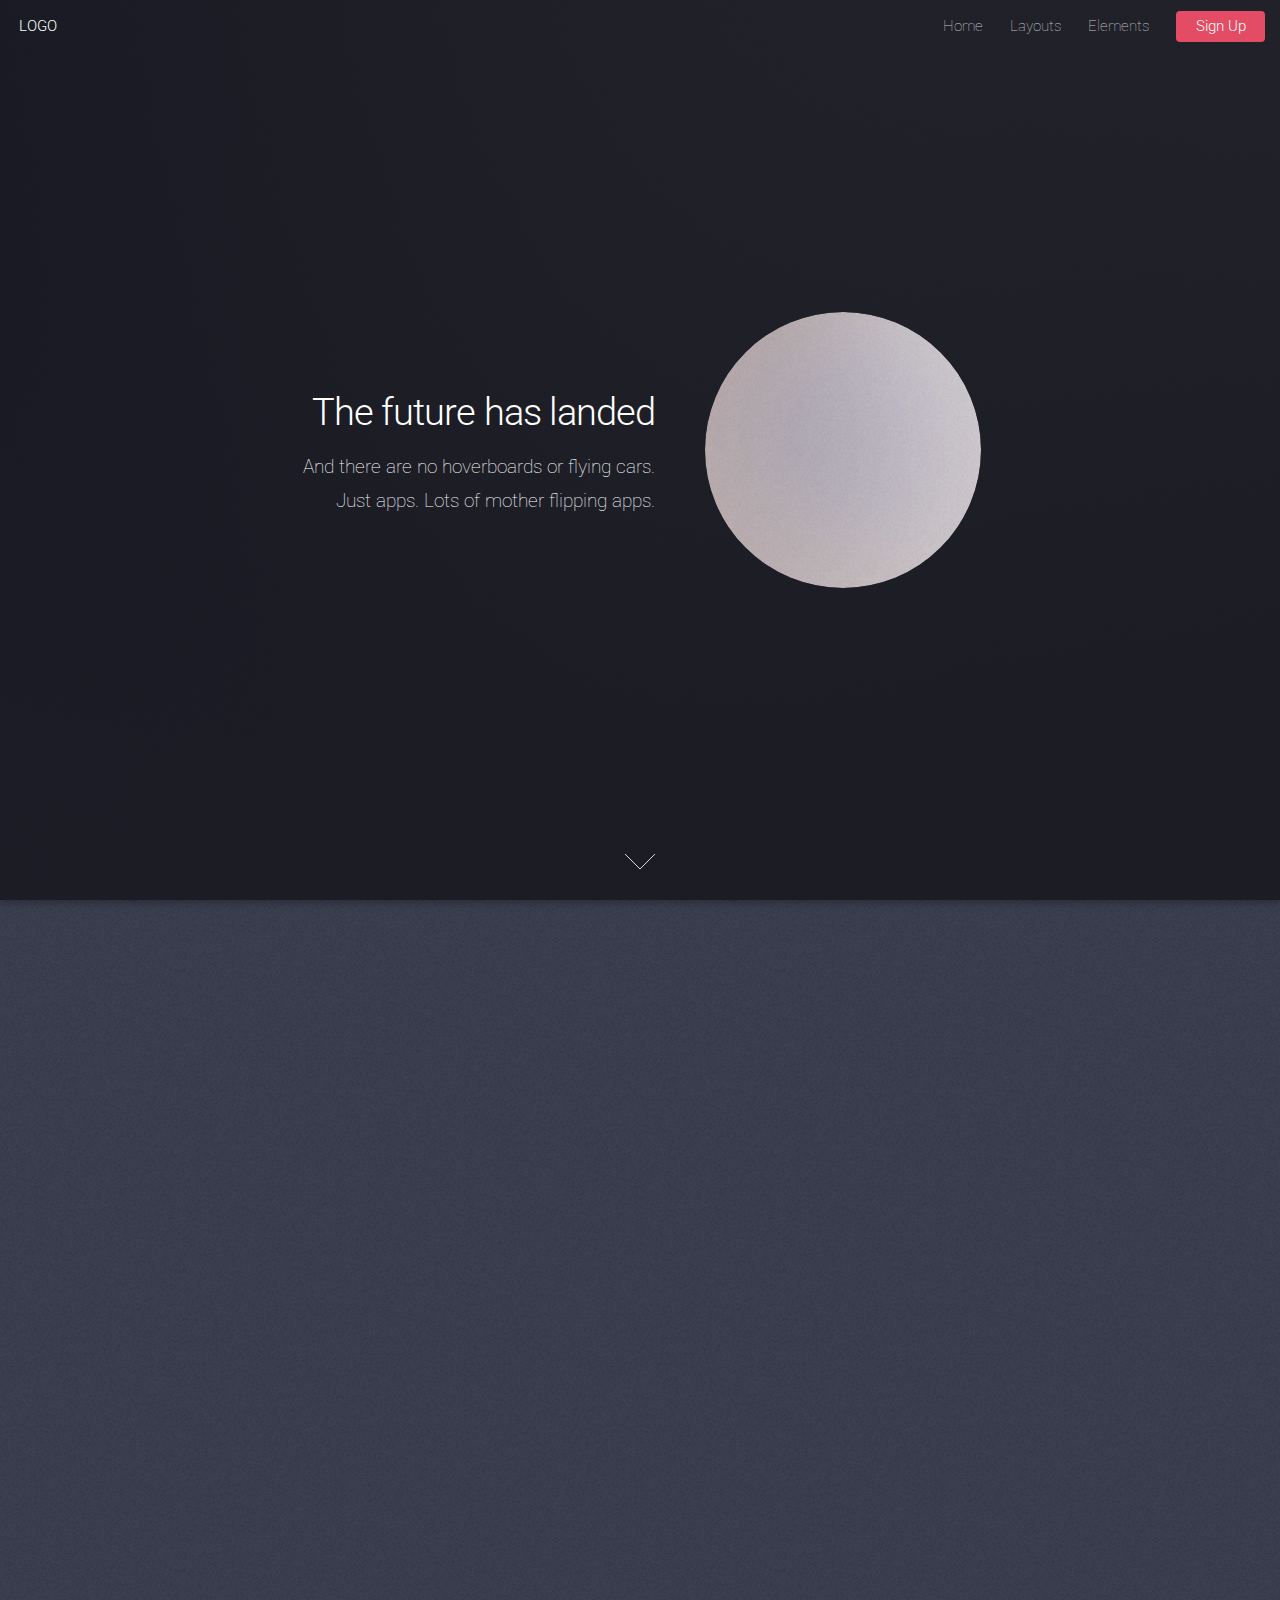
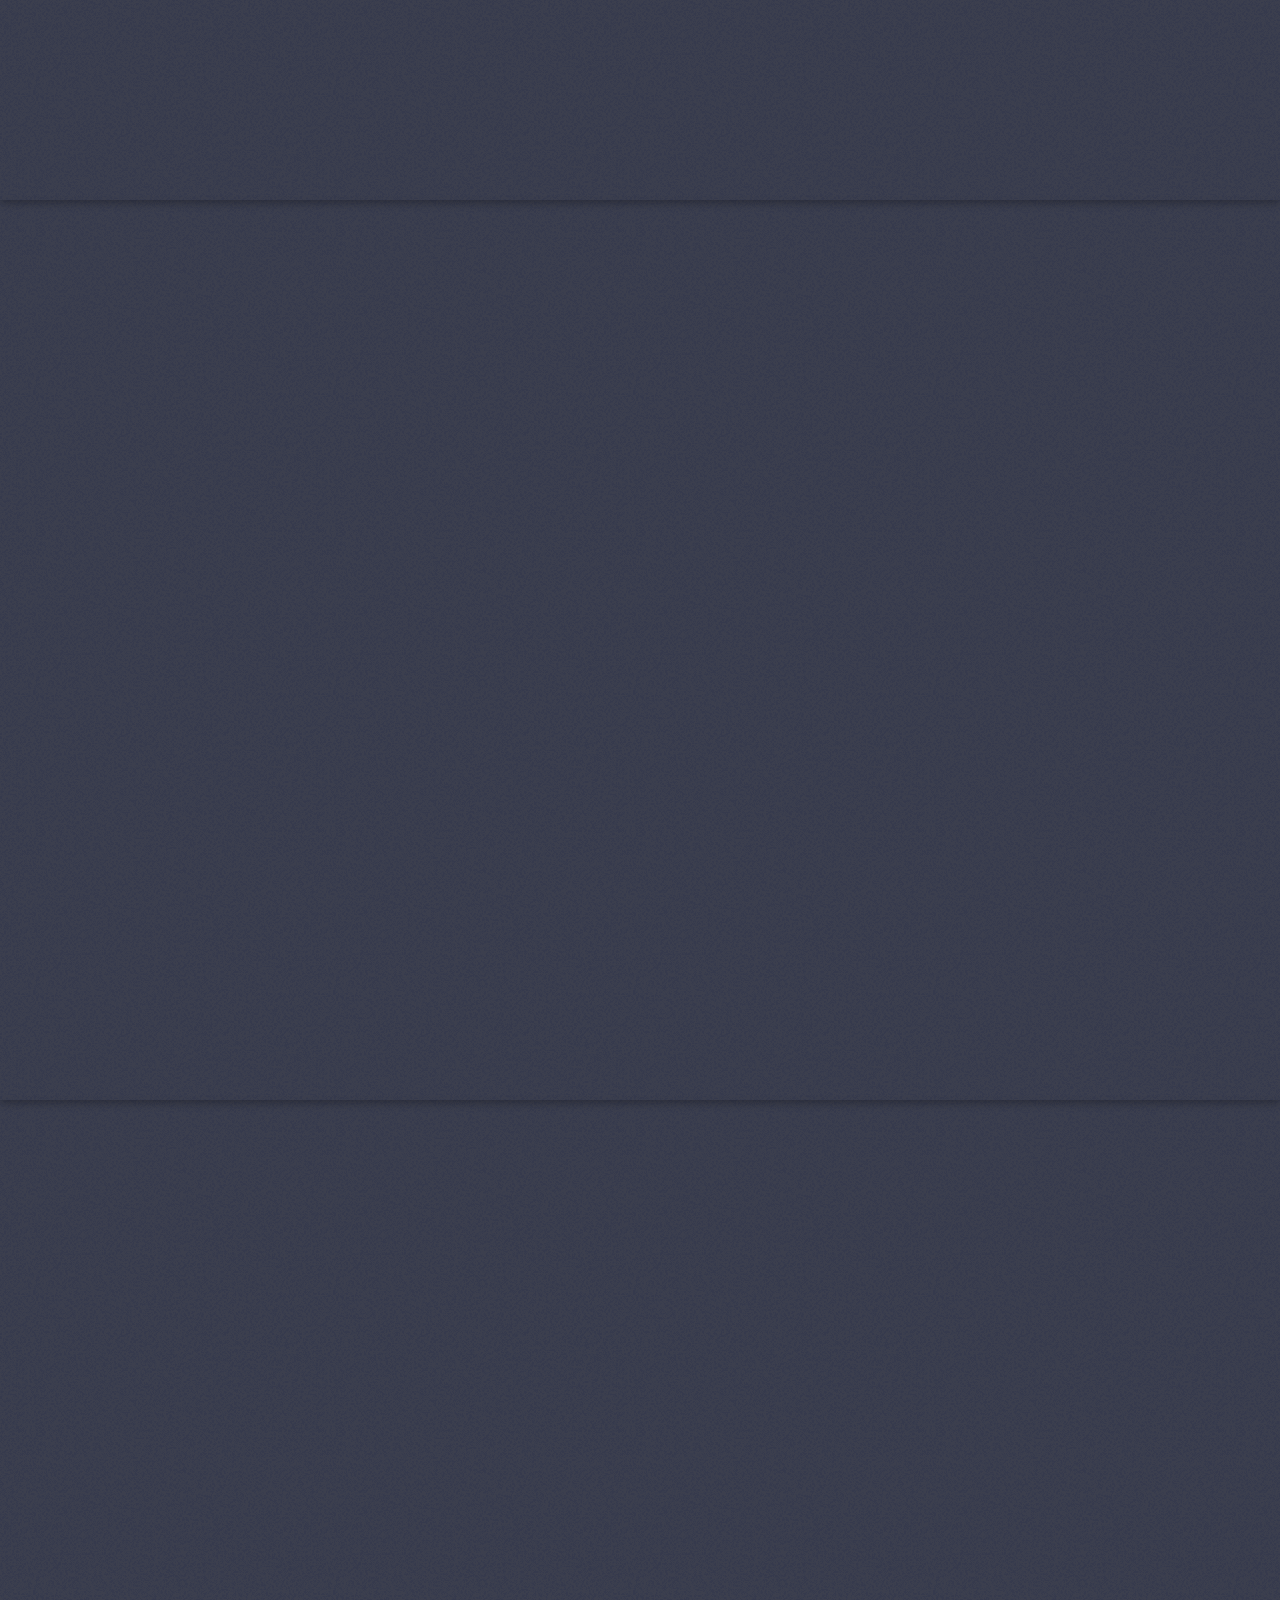
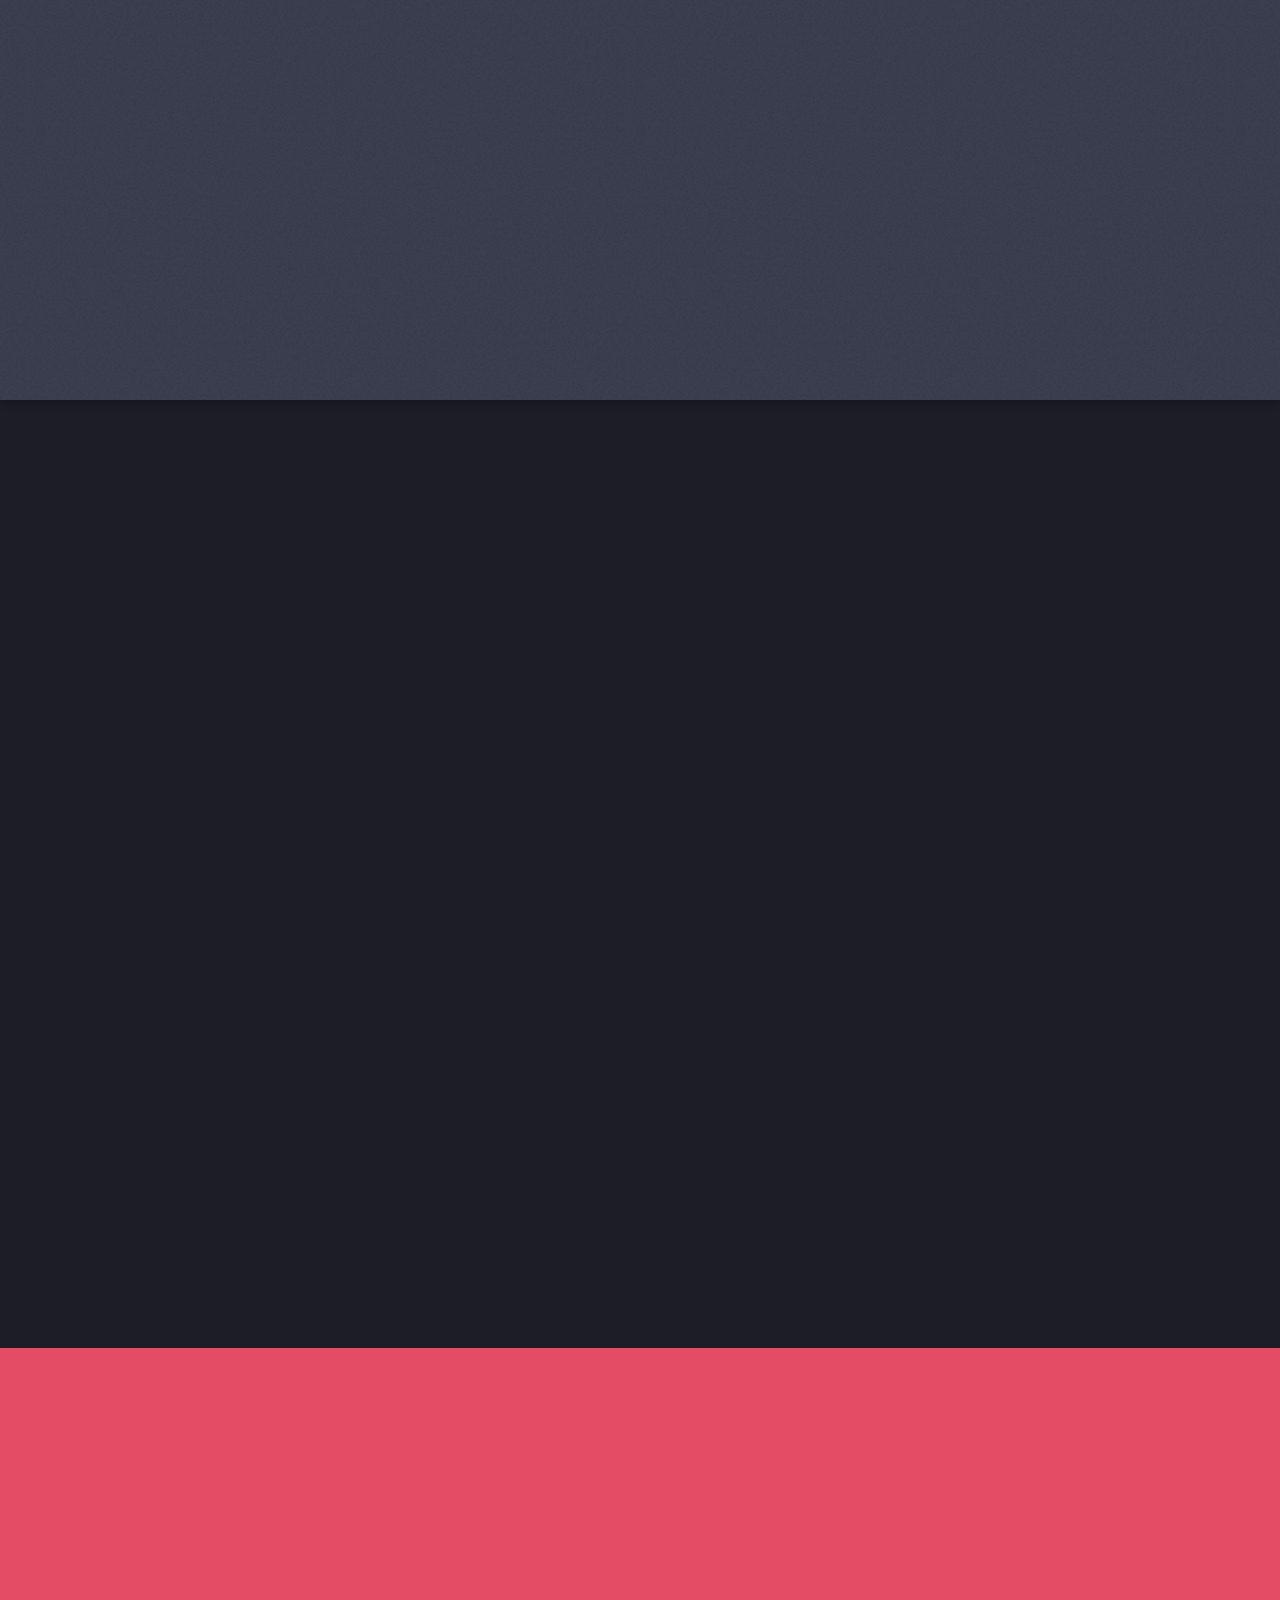
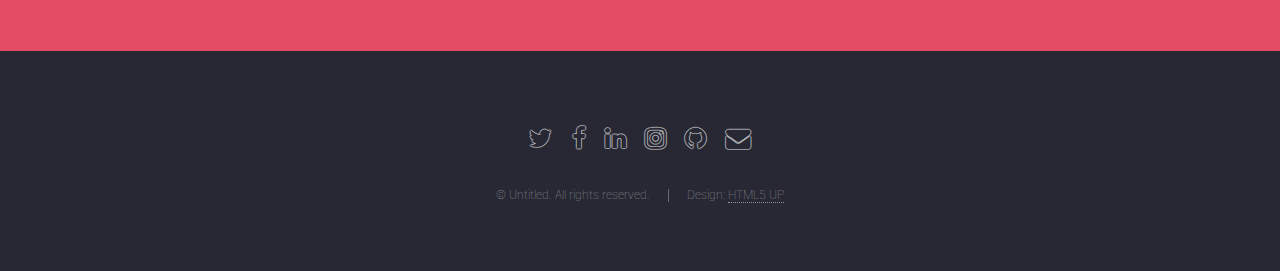
==== commit cc26fa61: "WIP: starting w/ Landed theme" ====
--- a/Portfolio Site/index.html
+++ b/Portfolio Site/index.html
@@ -6,7 +6,7 @@
 -->
 <html>
 	<head>
-		<title>Landed by HTML5 UP</title>
+		<title>Richard Prins - Portfolio</title>
 		<meta charset="utf-8" />
 		<meta name="viewport" content="width=device-width, initial-scale=1, user-scalable=no" />
 		<link rel="stylesheet" href="assets/css/main.css" />
@@ -17,7 +17,7 @@
 
 			<!-- Header -->
 				<header id="header">
-					<h1 id="logo"><a href="index.html">Landed</a></h1>
+					<h1 id="logo"><a href="index.html">LOGO</a></h1>
 					<nav id="nav">
 						<ul>
 							<li><a href="index.html">Home</a></li>
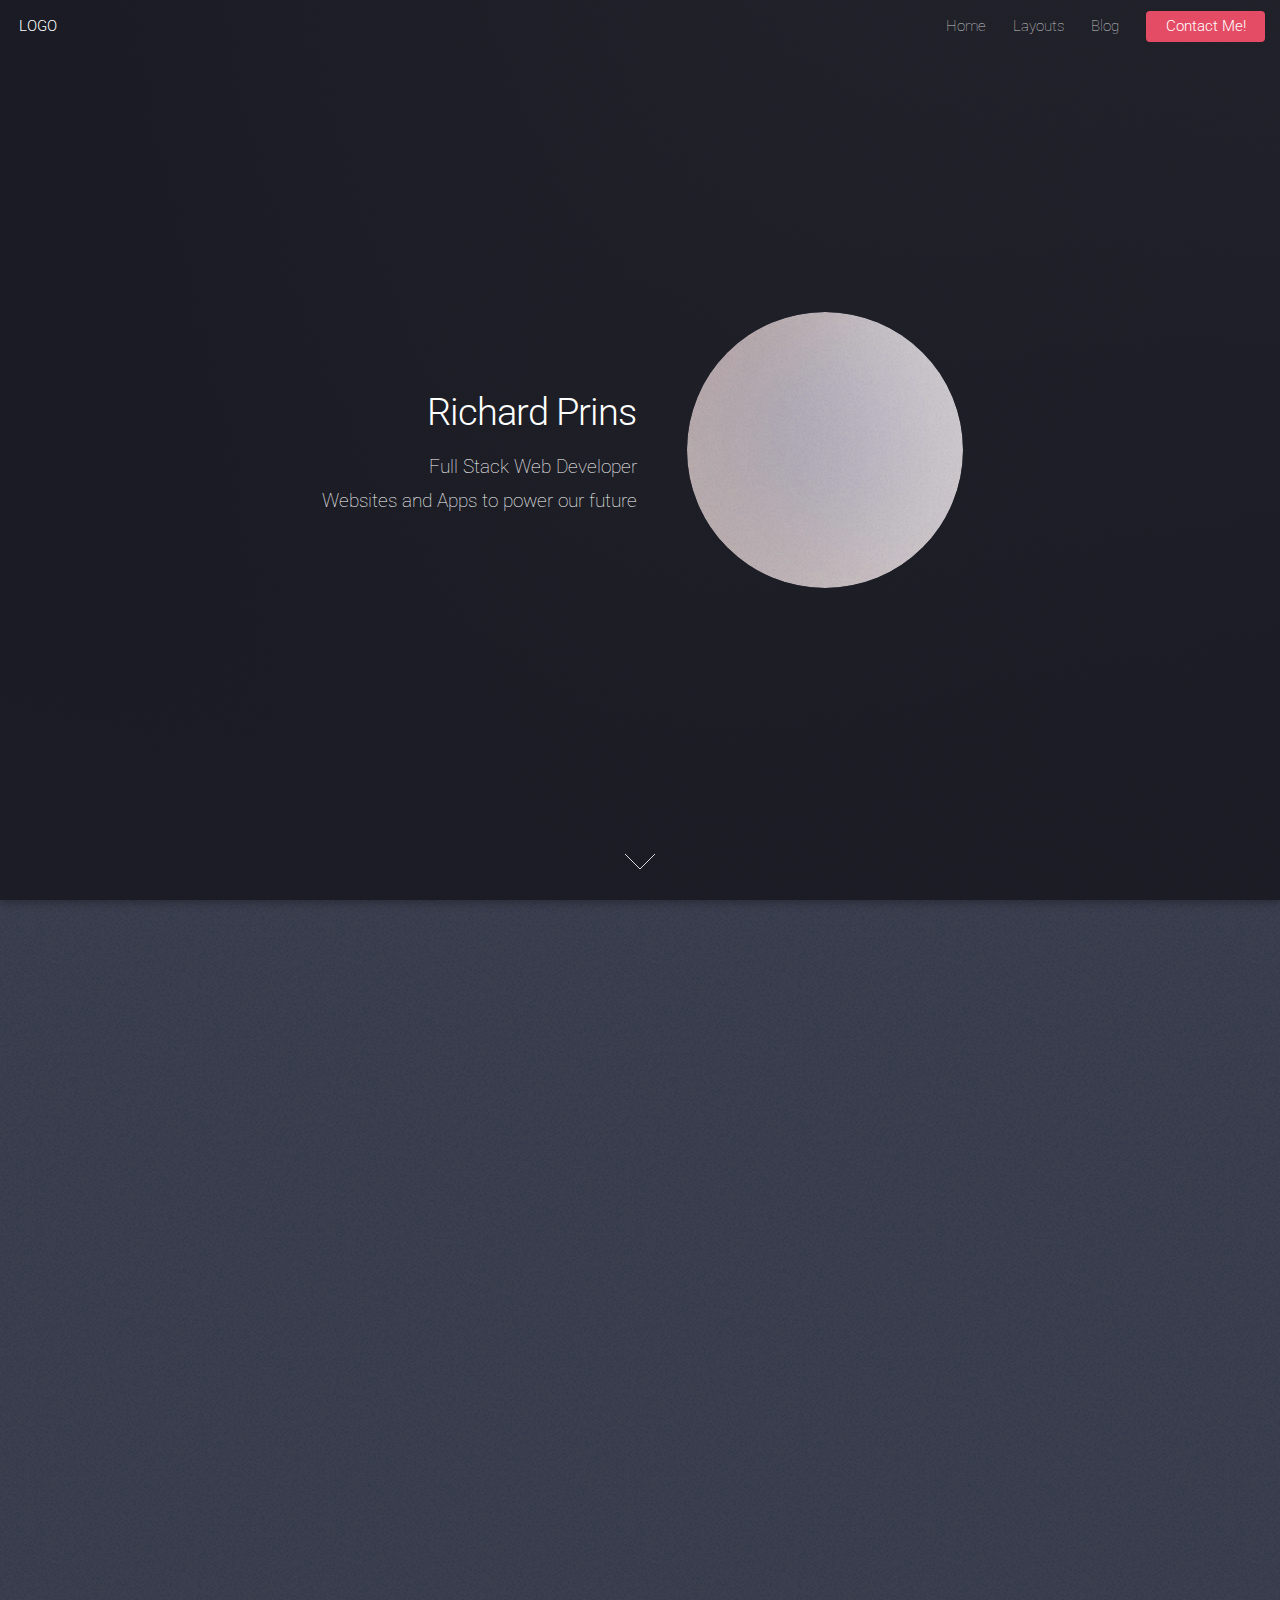
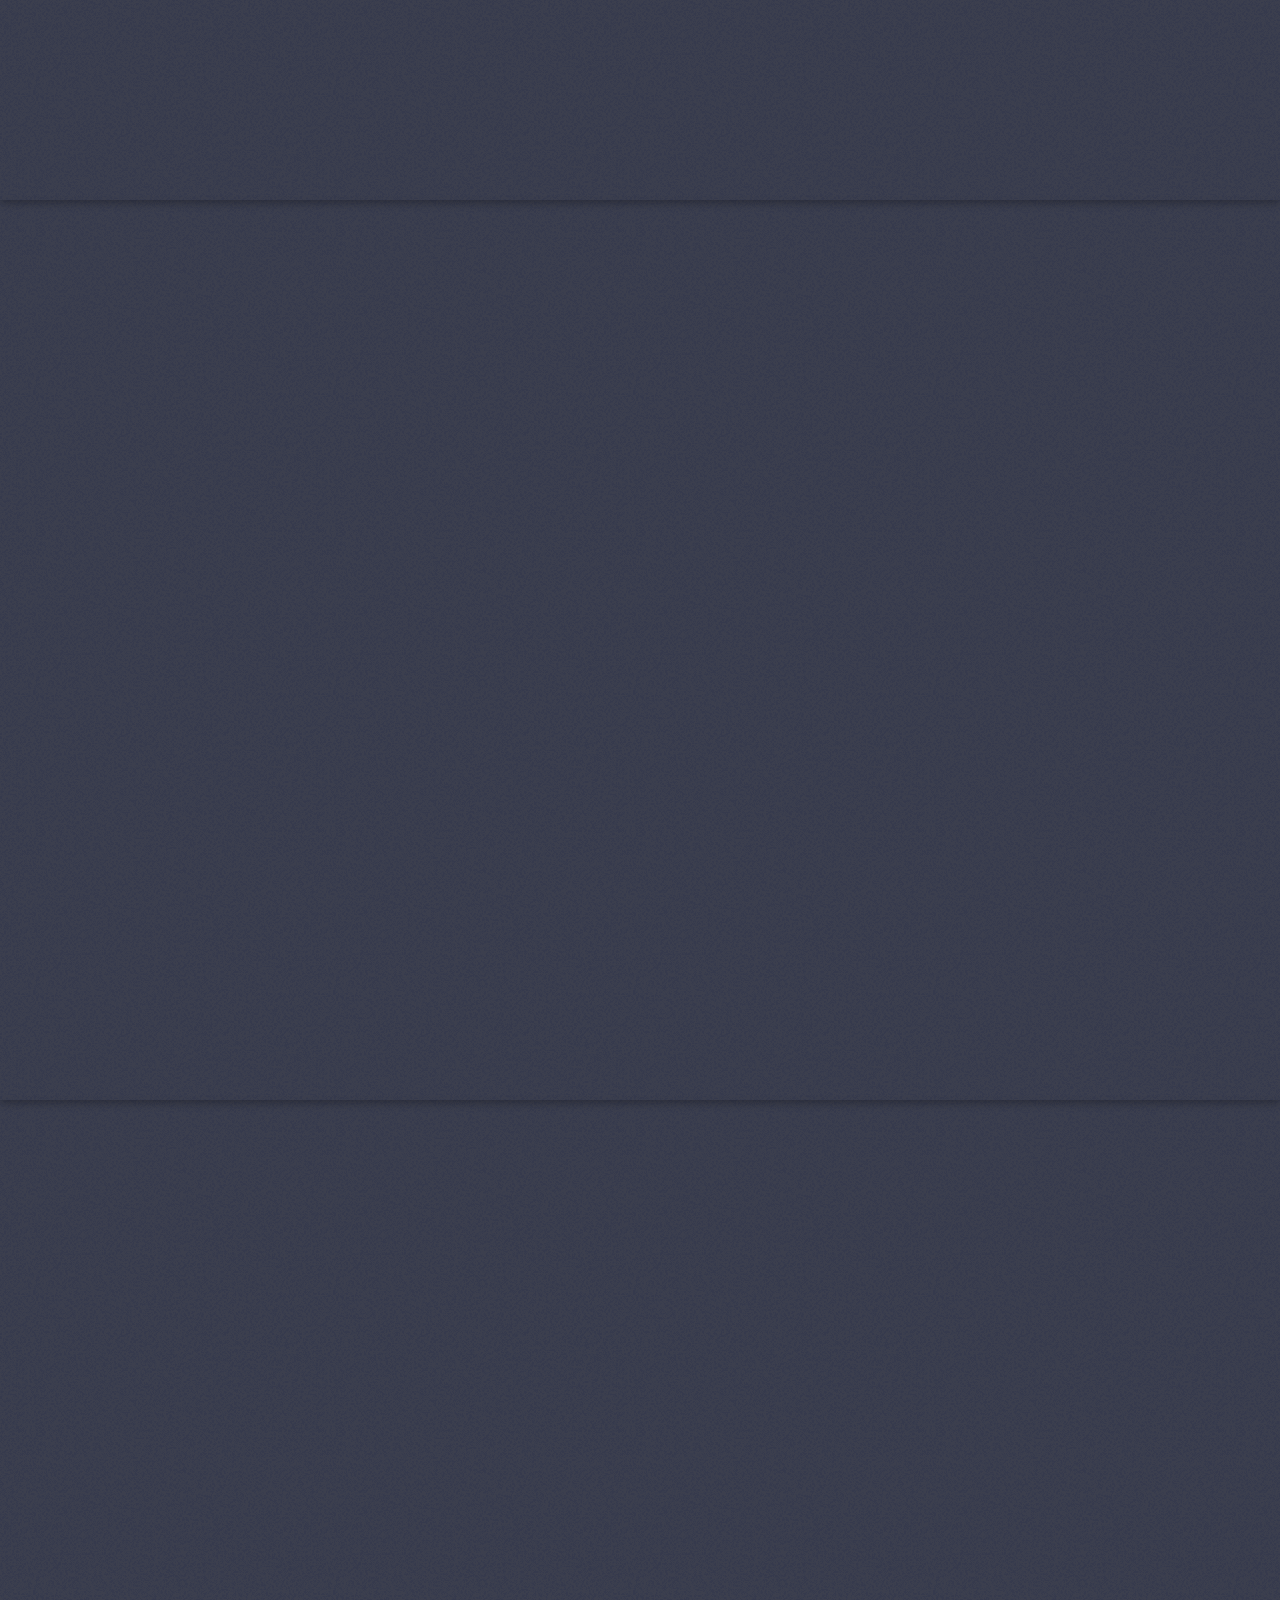
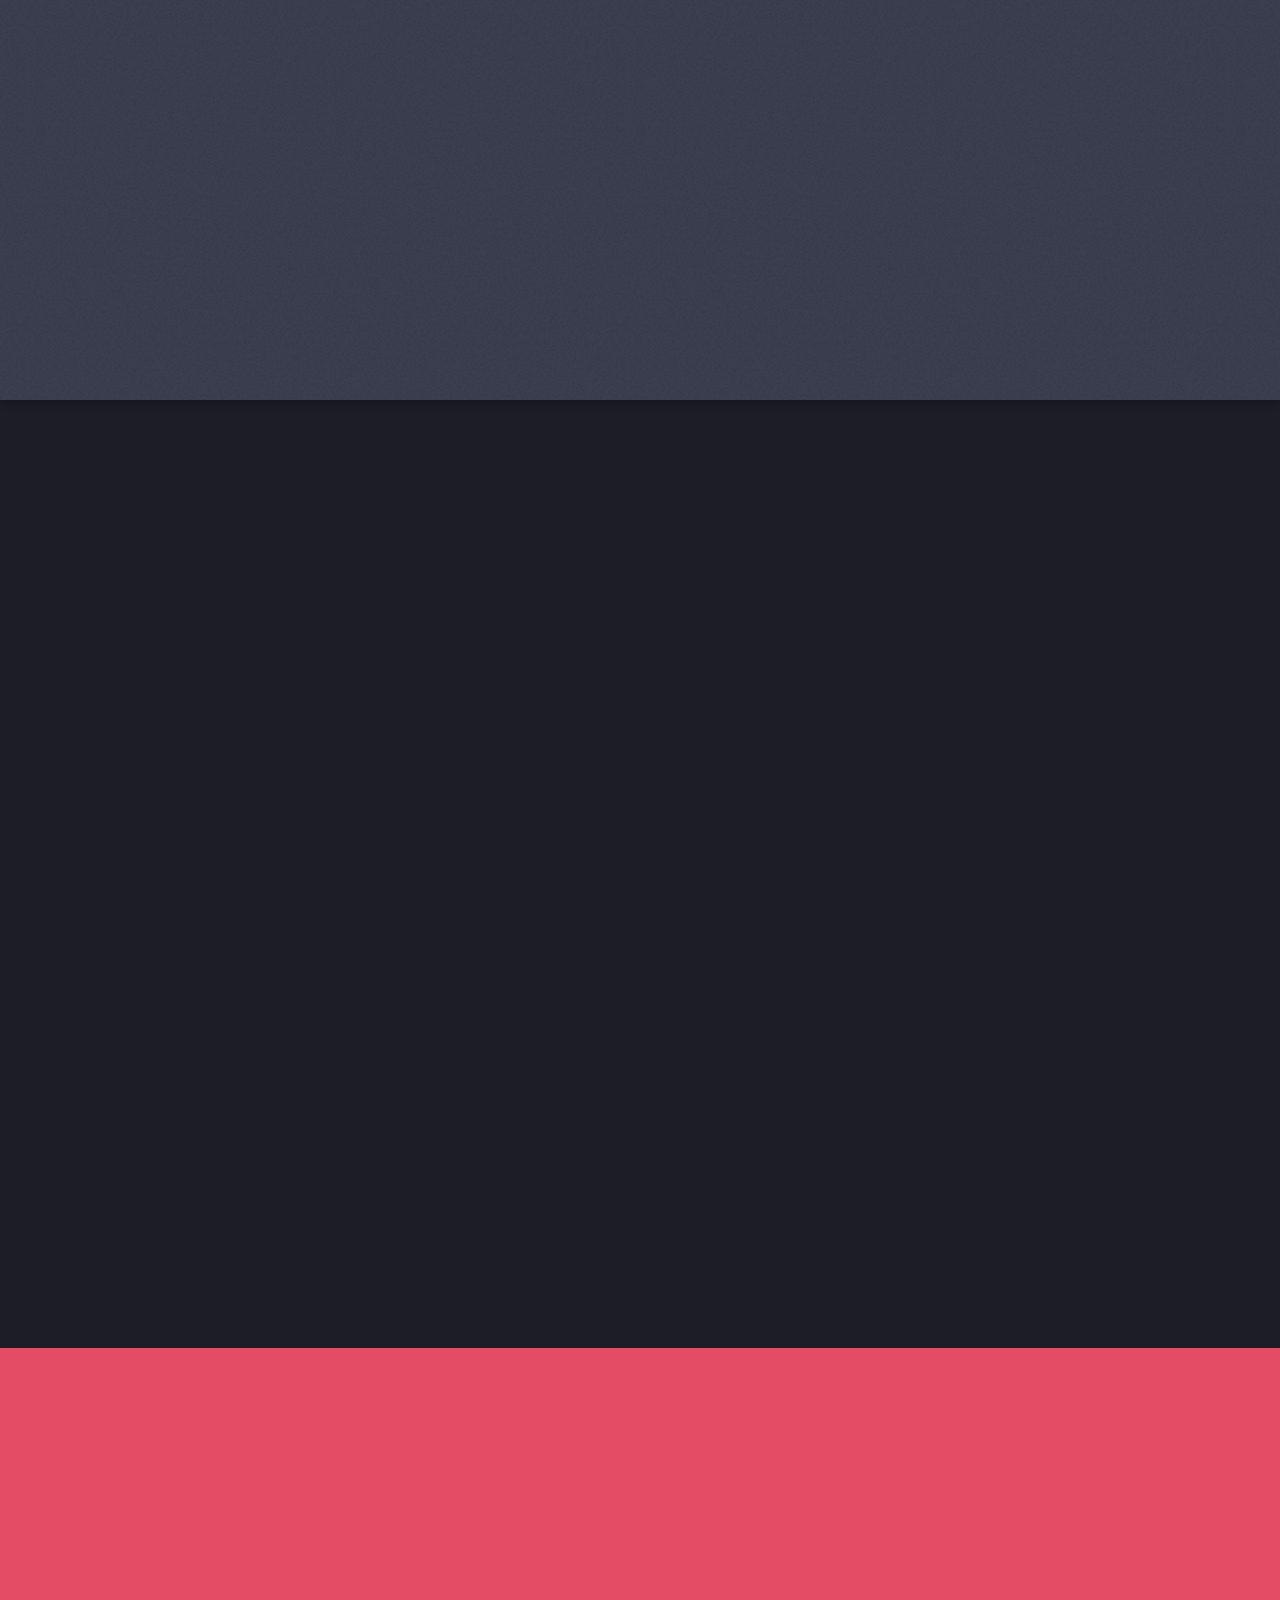
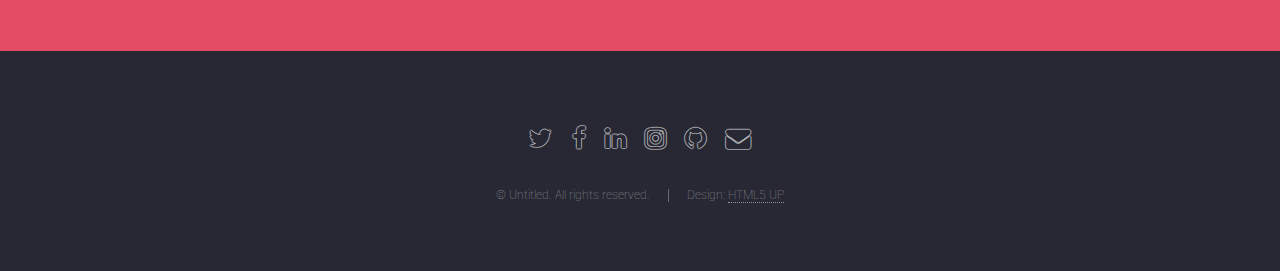
==== commit f4552c76: "WIP:Wroking on main elements" ====
--- a/Portfolio Site/index.html
+++ b/Portfolio Site/index.html
@@ -38,8 +38,8 @@
 									</li>
 								</ul>
 							</li>
-							<li><a href="elements.html">Elements</a></li>
-							<li><a href="#" class="button primary">Sign Up</a></li>
+							<li><a href="elements.html">Blog</a></li>
+							<li><a href="#five" class="button primary">Contact Me!</a></li>
 						</ul>
 					</nav>
 				</header>
@@ -48,9 +48,9 @@
 				<section id="banner">
 					<div class="content">
 						<header>
-							<h2>The future has landed</h2>
-							<p>And there are no hoverboards or flying cars.<br />
-							Just apps. Lots of mother flipping apps.</p>
+							<h2>Richard Prins</h2>
+							<p>Full Stack Web Developer<br />
+							Websites and Apps to power our future</p>
 						</header>
 						<span class="image"><img src="images/pic01.jpg" alt="" /></span>
 					</div>
@@ -94,7 +94,7 @@
 					<span class="image fit main"><img src="images/pic03.jpg" alt="" /></span>
 					<div class="content">
 						<header>
-							<h2>Interdum amet non magna accumsan</h2>
+							<h2>Take a look at these projects.</h2>
 							<p>Nunc commodo accumsan eget id nisi eu col volutpat magna</p>
 						</header>
 						<p>Feugiat accumsan lorem eu ac lorem amet ac arcu phasellus tortor enim mi mi nisi praesent adipiscing. Integer mi sed nascetur cep aliquet augue varius tempus lobortis porttitor lorem et accumsan consequat adipiscing lorem.</p>
@@ -125,15 +125,15 @@
 				<section id="four" class="wrapper style1 special fade-up">
 					<div class="container">
 						<header class="major">
-							<h2>Accumsan sed tempus adipiscing blandit</h2>
-							<p>Iaculis ac volutpat vis non enim gravida nisi faucibus posuere arcu consequat</p>
+							<h2>Responsive Web Design</h2>
+							<p>A mobile first approach makes sure every page is displayed perfectly for all users.</p>
 						</header>
 						<div class="box alt">
 							<div class="row gtr-uniform">
 								<section class="col-4 col-6-medium col-12-xsmall">
 									<span class="icon alt major fa-area-chart"></span>
-									<h3>Ipsum sed commodo</h3>
-									<p>Feugiat accumsan lorem eu ac lorem amet accumsan donec. Blandit orci porttitor.</p>
+									<h3>Optimized Performance</h3>
+									<p>Lightning fast load times and seamless performance are top priority.</p>
 								</section>
 								<section class="col-4 col-6-medium col-12-xsmall">
 									<span class="icon alt major fa-comment"></span>
@@ -164,7 +164,7 @@
 						</div>
 						<footer class="major">
 							<ul class="actions special">
-								<li><a href="#" class="button">Magna sed feugiat</a></li>
+								<li><a href="#five" class="button">Contact Me</a></li>
 							</ul>
 						</footer>
 					</div>
@@ -174,8 +174,8 @@
 				<section id="five" class="wrapper style2 special fade">
 					<div class="container">
 						<header>
-							<h2>Magna faucibus lorem diam</h2>
-							<p>Ante metus praesent faucibus ante integer id accumsan eleifend</p>
+							<h2>Contact Me.</h2>
+							<p>Do you have an idea I could bring to life?</p>
 						</header>
 						<form method="post" action="#" class="cta">
 							<div class="row gtr-uniform gtr-50">
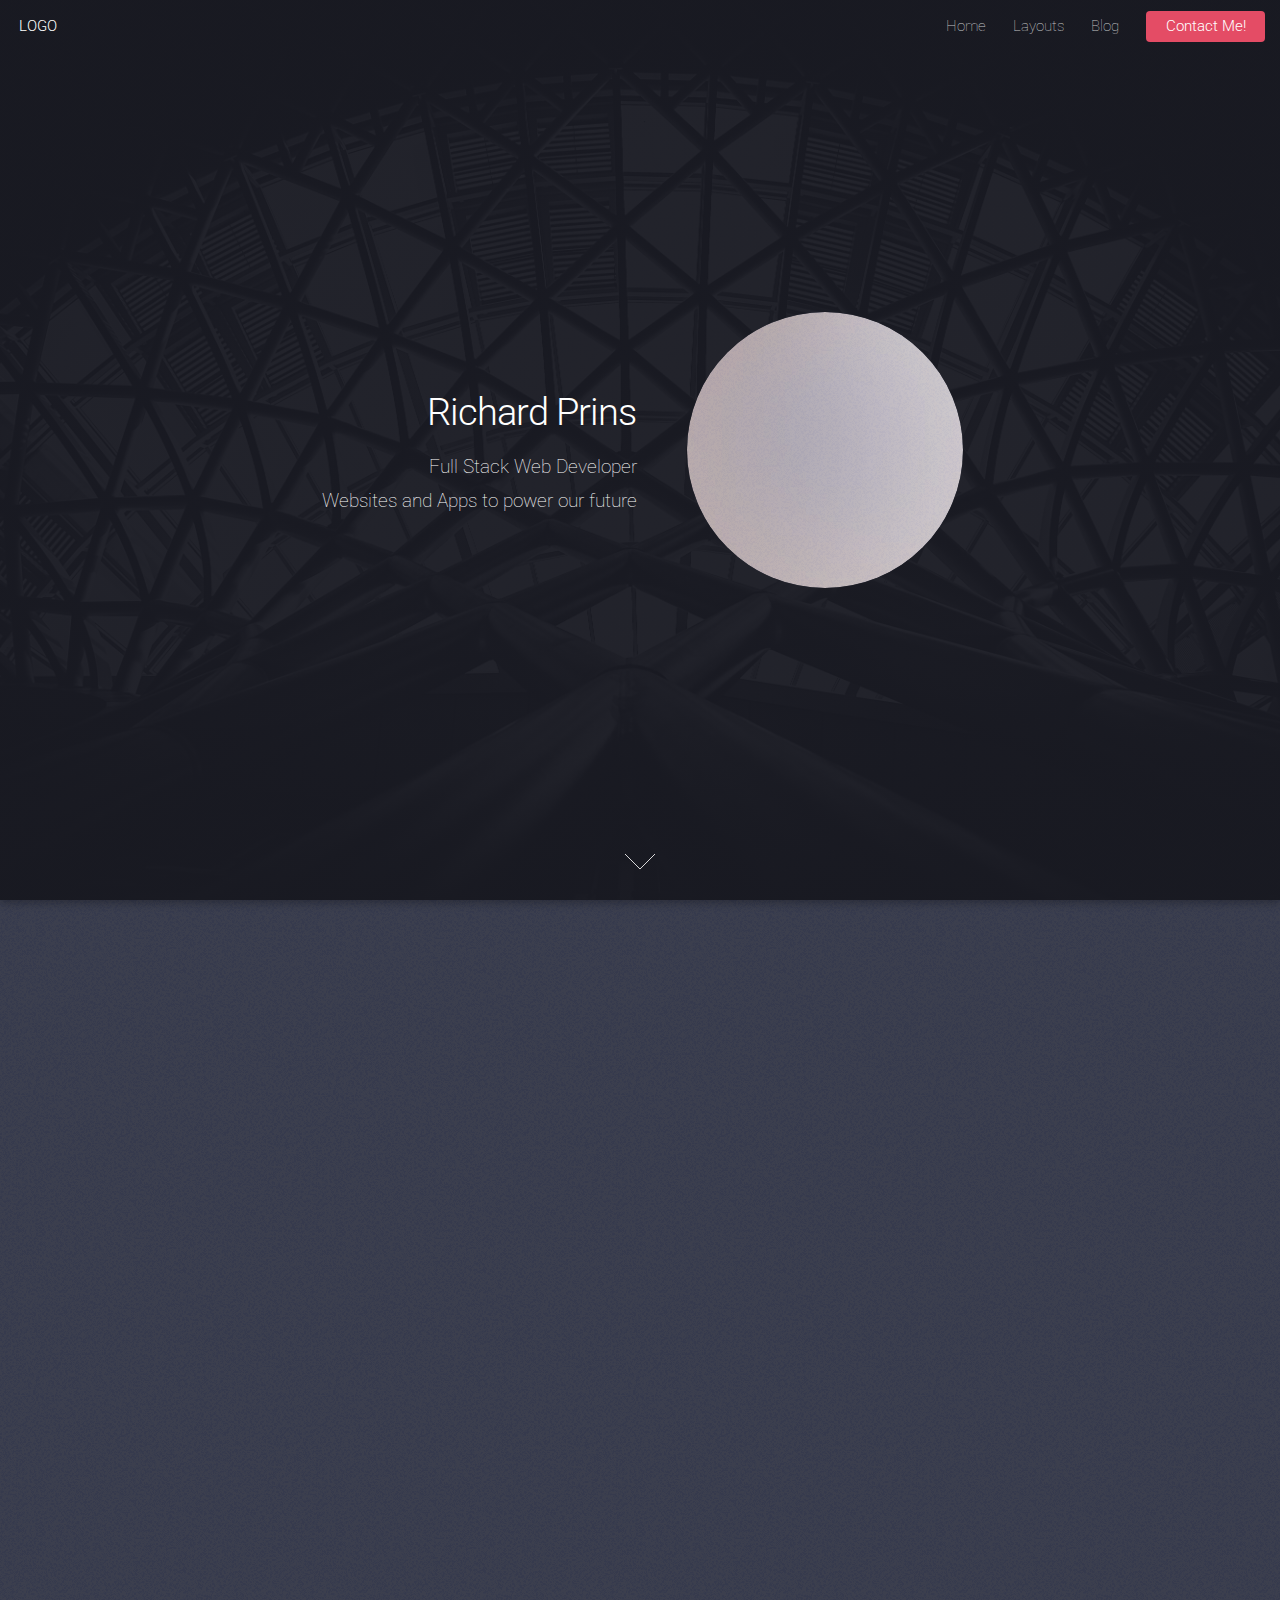
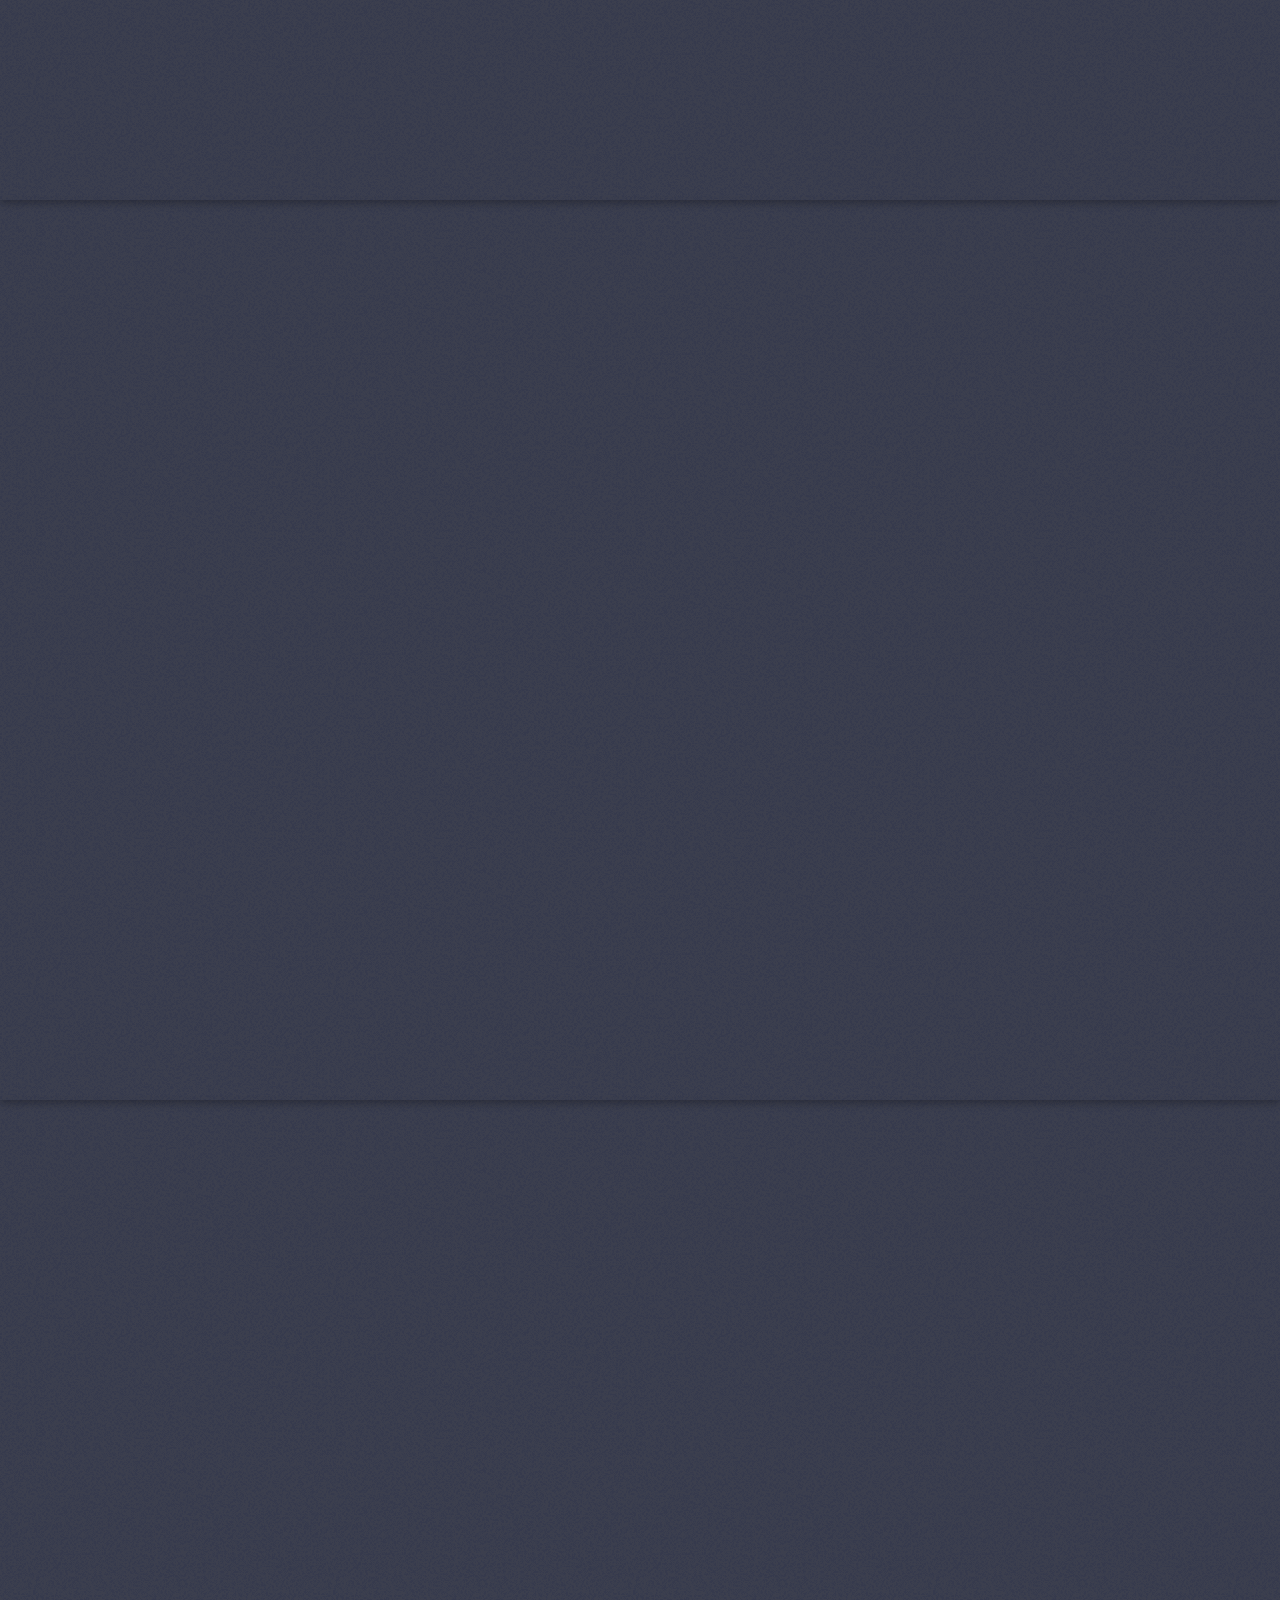
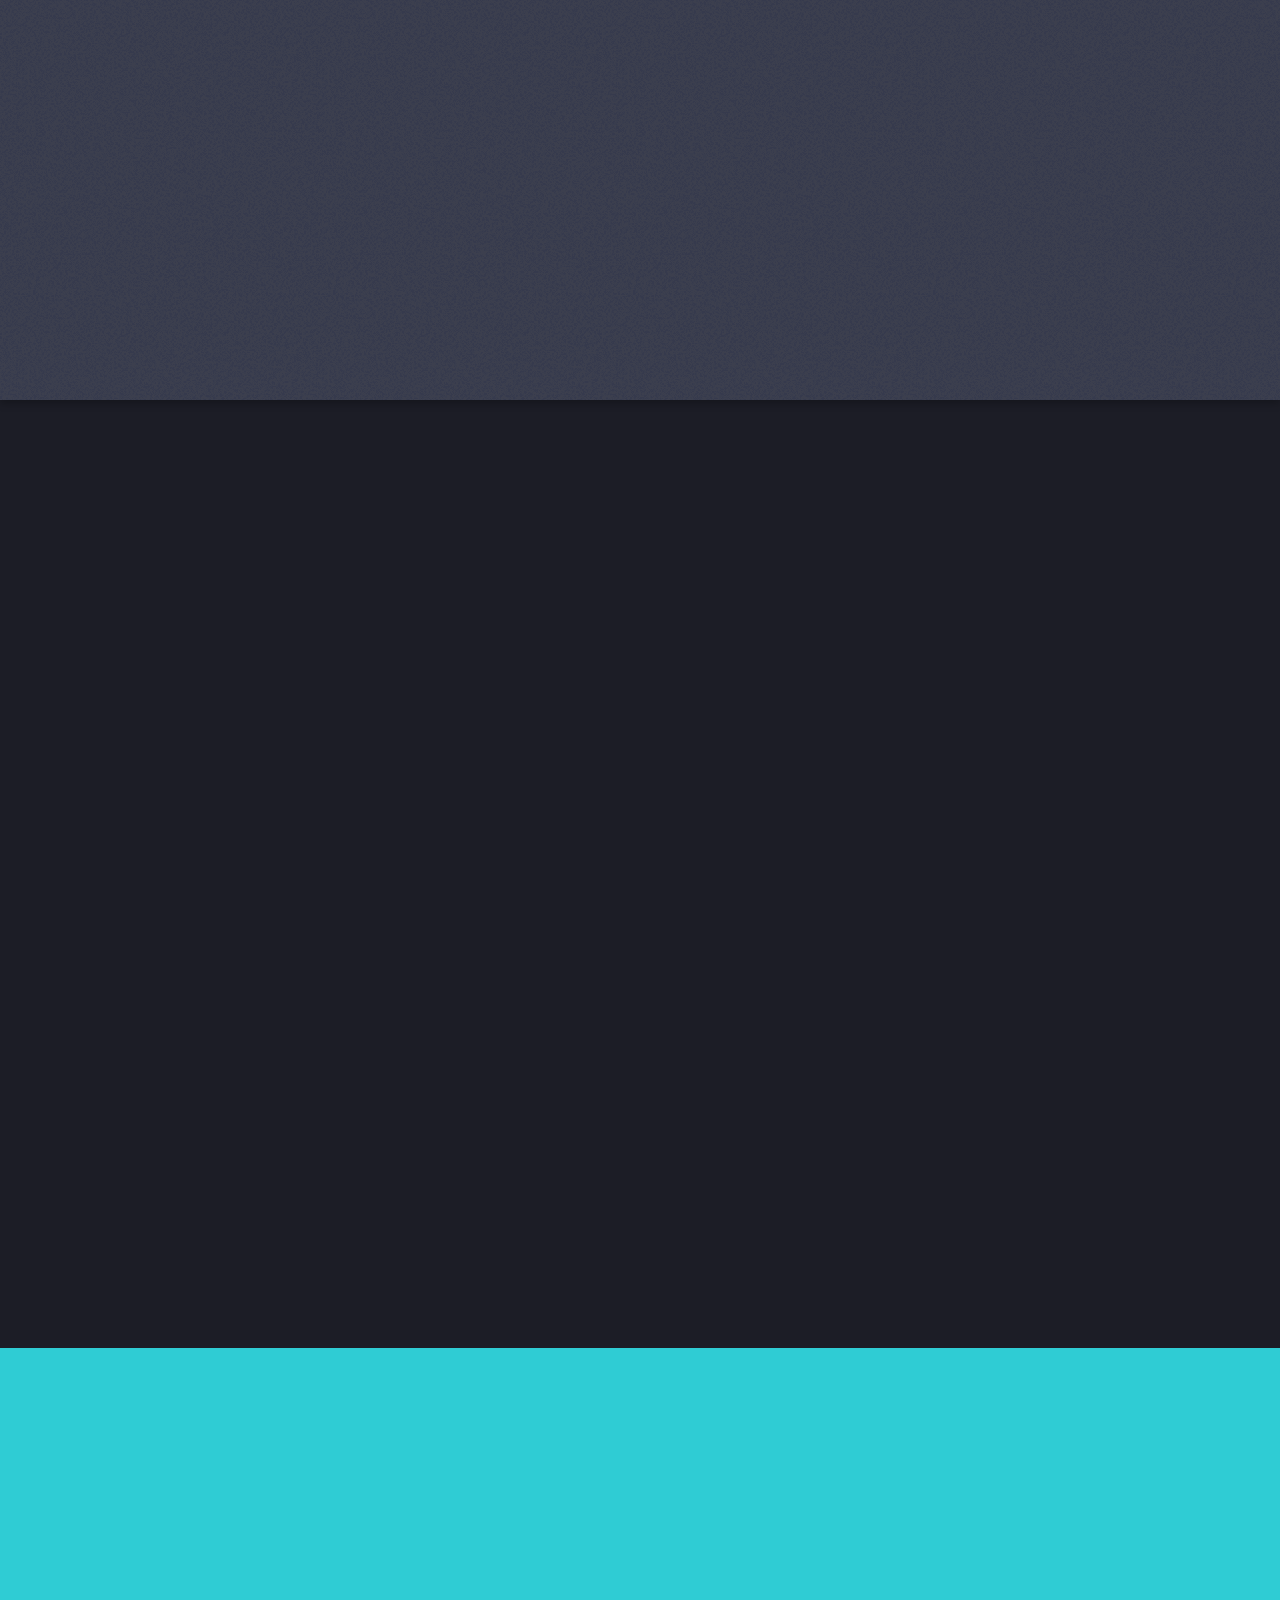
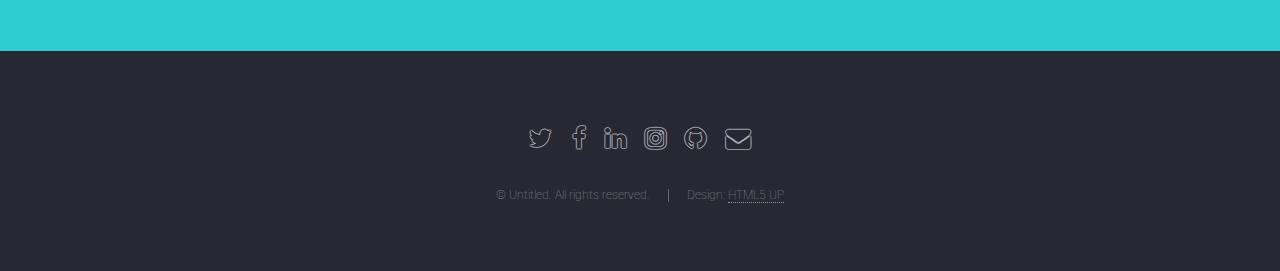
==== commit 8c90c827: "WIP: changing media elements and colors" ====
--- a/Portfolio Site/index.html
+++ b/Portfolio Site/index.html
@@ -39,7 +39,7 @@
 								</ul>
 							</li>
 							<li><a href="elements.html">Blog</a></li>
-							<li><a href="#five" class="button primary">Contact Me!</a></li>
+							<li><a href="#five" class="button primary scrolly">Contact Me!</a></li>
 						</ul>
 					</nav>
 				</header>
@@ -59,7 +59,7 @@
 
 			<!-- One -->
 				<section id="one" class="spotlight style1 bottom">
-					<span class="image fit main"><img src="images/pic02.jpg" alt="" /></span>
+					<span class="image fit main"><img src="images/pic2.jpg" alt="" /></span>
 					<div class="content">
 						<div class="container">
 							<div class="row">
@@ -91,7 +91,7 @@
 
 			<!-- Two -->
 				<section id="two" class="spotlight style2 right">
-					<span class="image fit main"><img src="images/pic03.jpg" alt="" /></span>
+					<span class="image fit main"><img src="images/pic3.jpg" alt="" /></span>
 					<div class="content">
 						<header>
 							<h2>Take a look at these projects.</h2>
@@ -107,7 +107,7 @@
 
 			<!-- Three -->
 				<section id="three" class="spotlight style3 left">
-					<span class="image fit main bottom"><img src="images/pic04.jpg" alt="" /></span>
+					<span class="image fit main bottom"><img src="images/pic4.jpg" alt="" /></span>
 					<div class="content">
 						<header>
 							<h2>Interdum felis blandit praesent sed augue</h2>
--- a/Portfolio Site/assets/css/main.css
+++ b/Portfolio Site/assets/css/main.css
@@ -2182,7 +2182,7 @@
 	}
 
 		header.major:after {
-			background: #e44c65;
+			background: #2fccd4;
 			content: '';
 			display: inline-block;
 			height: 0.2em;
@@ -3106,15 +3106,15 @@
 		}
 
 		.spotlight.style1 .content {
-			border-color: #e44c65;
+			border-color: #2fccd4;
 		}
 
 		.spotlight.style2 .content {
-			border-color: #5480f1;
+			border-color: #2fccd4;
 		}
 
 		.spotlight.style3 .content {
-			border-color: #39c088;
+			border-color: #2fccd4;
 		}
 
 		.spotlight.inactive .content {
@@ -3168,7 +3168,7 @@
 	}
 
 		.wrapper.style2 {
-			background: #e44c65;
+			background: #2fccd4;
 		}
 
 			.wrapper.style2 input[type="text"]:focus,
@@ -3203,7 +3203,7 @@
 			.wrapper.style2 input[type="button"].primary,
 			.wrapper.style2 .button.primary {
 				background-color: #ffffff;
-				color: #e44c65 !important;
+				color: #000000 !important;
 			}
 
 				.wrapper.style2 input[type="submit"].primary:hover, .wrapper.style2 input[type="submit"].primary:active,
@@ -3419,7 +3419,7 @@
 	#banner {
 		background-attachment: fixed;
 		background-color: #272833;
-		background-image: url("../../images/banner.jpg");
+		background-image: url("../../images/banner1.jpg");
 		background-position: center center;
 		background-size: cover;
 		box-shadow: 0 0.25em 0.5em 0 rgba(0, 0, 0, 0.25);
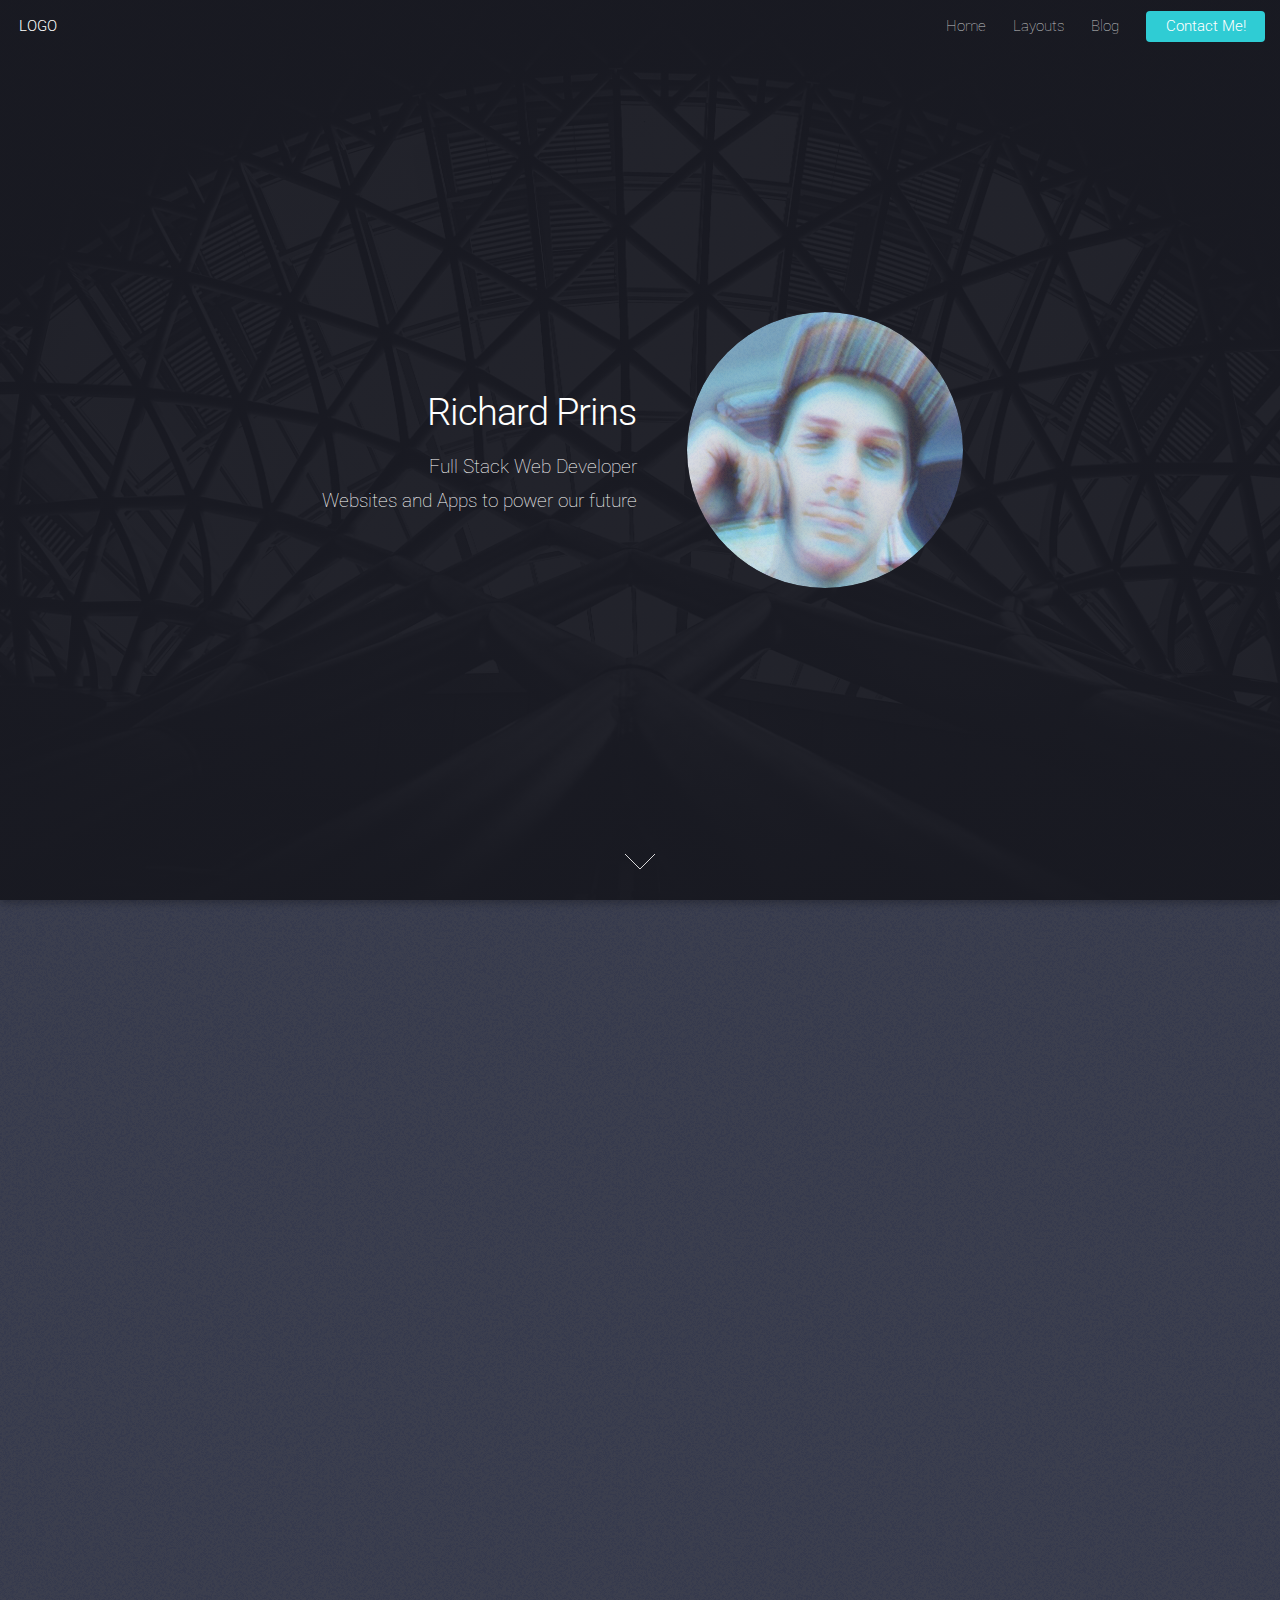
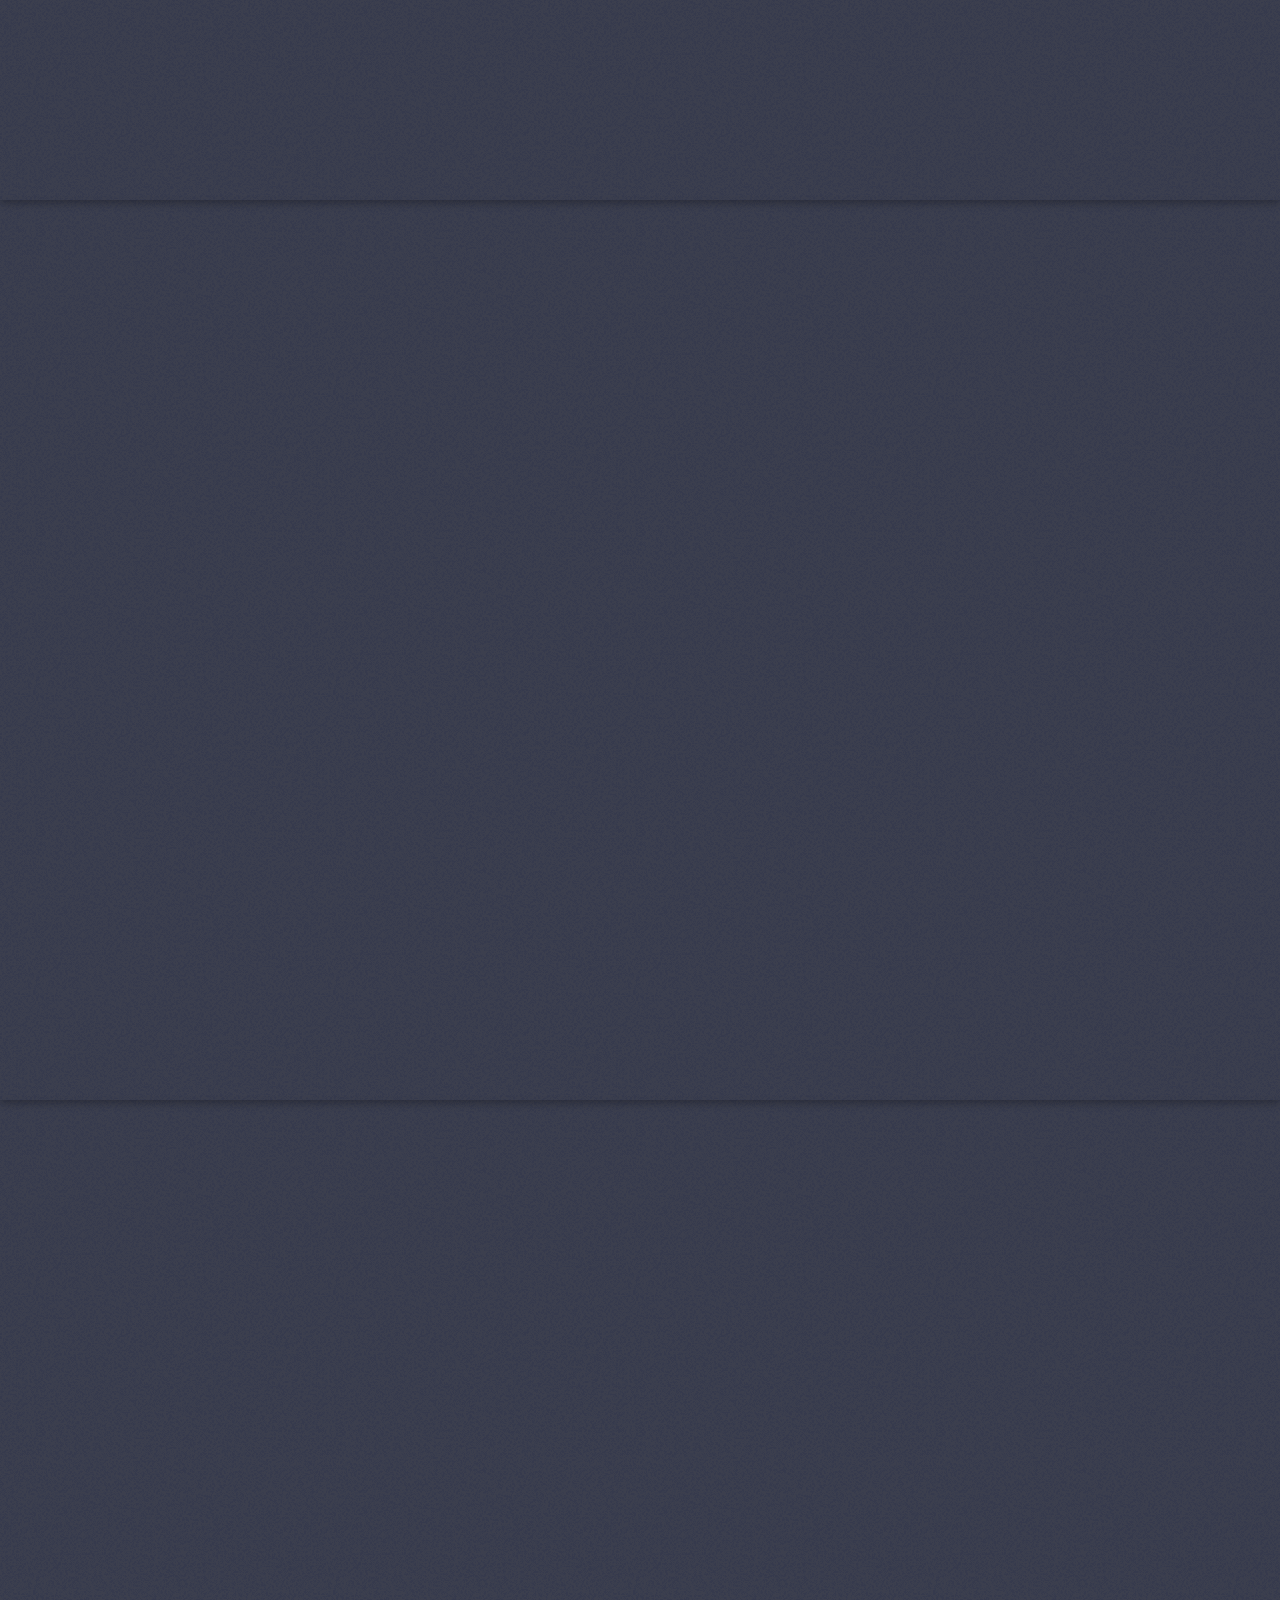
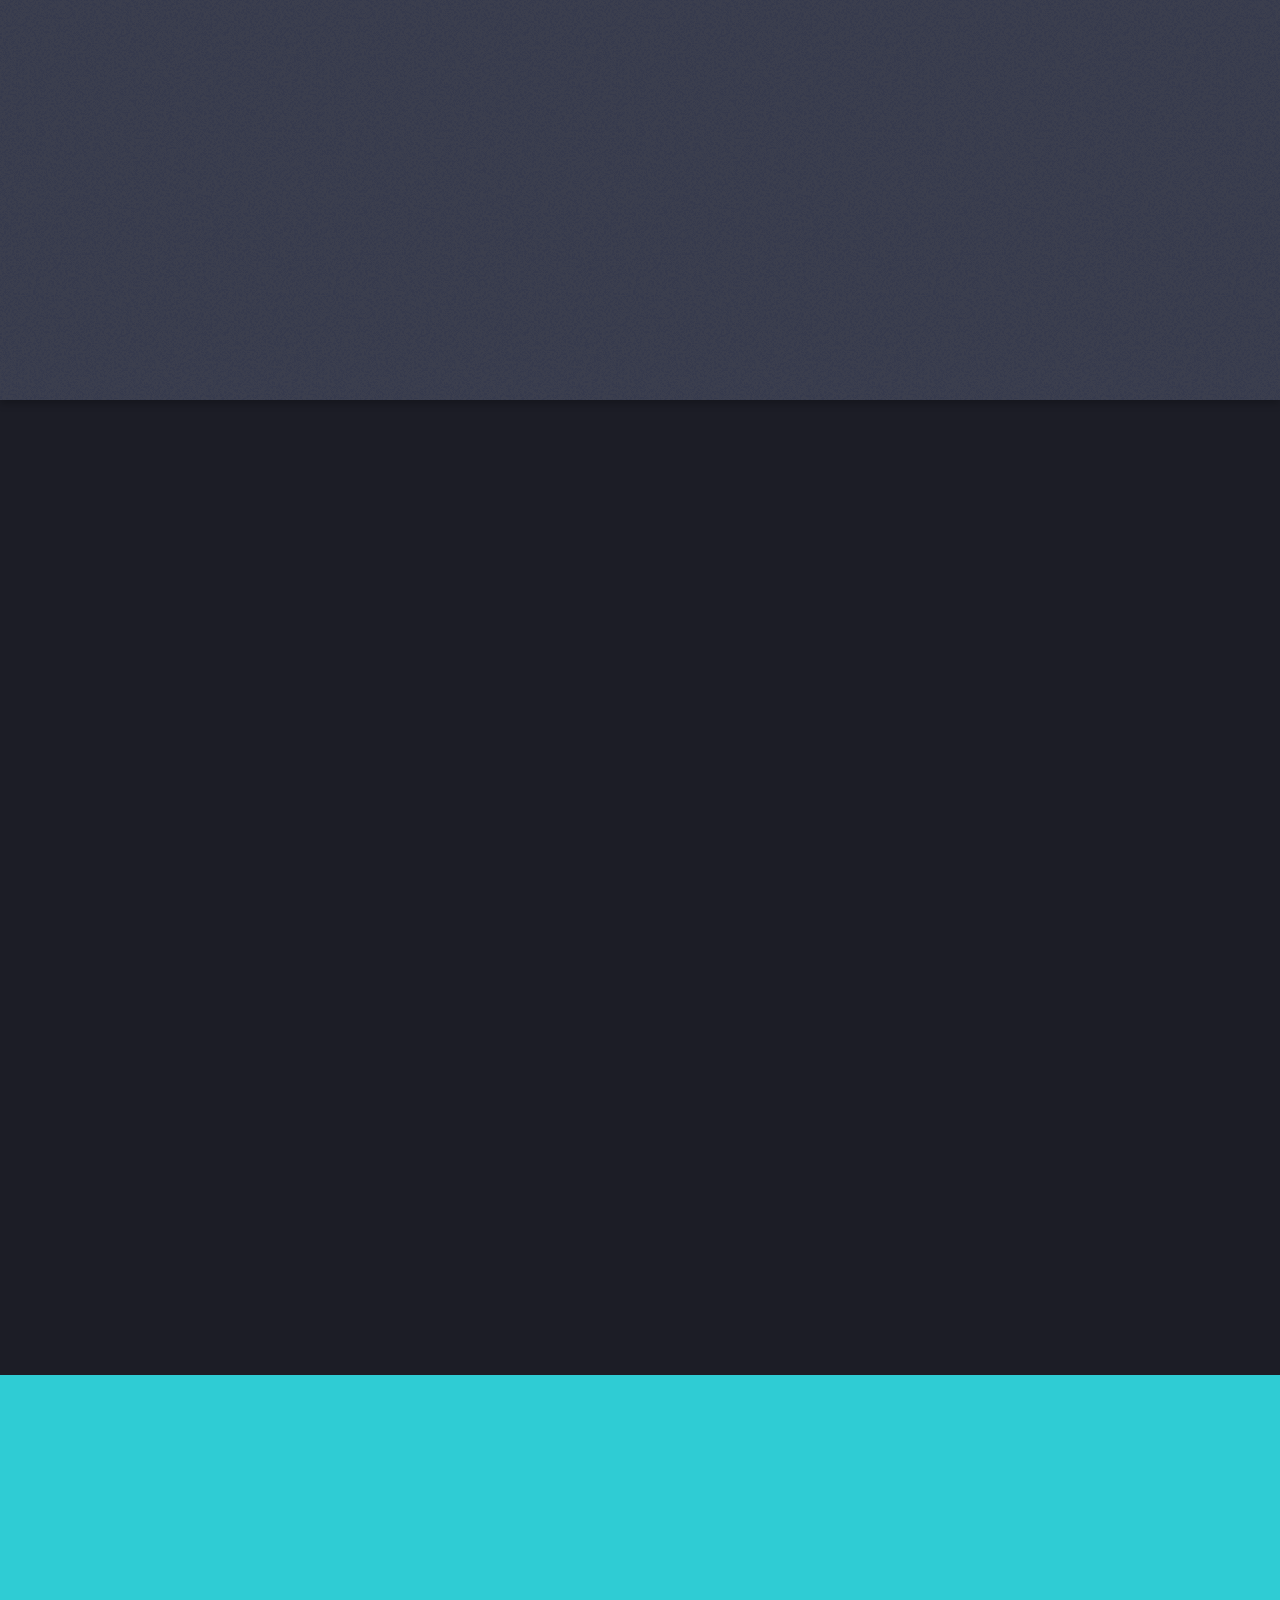
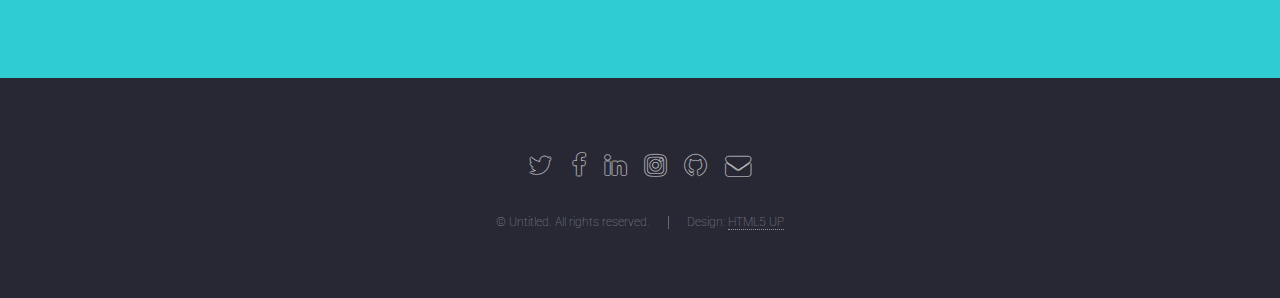
==== commit 2c9f9ddb: "WIP: adding placeholder content" ====
--- a/Portfolio Site/index.html
+++ b/Portfolio Site/index.html
@@ -52,7 +52,7 @@
 							<p>Full Stack Web Developer<br />
 							Websites and Apps to power our future</p>
 						</header>
-						<span class="image"><img src="images/pic01.jpg" alt="" /></span>
+						<span class="image"><img src="images/pic1.jpg" alt="" /></span>
 					</div>
 					<a href="#one" class="goto-next scrolly">Next</a>
 				</section>
@@ -110,8 +110,8 @@
 					<span class="image fit main bottom"><img src="images/pic4.jpg" alt="" /></span>
 					<div class="content">
 						<header>
-							<h2>Interdum felis blandit praesent sed augue</h2>
-							<p>Accumsan integer ultricies aliquam vel massa sapien phasellus</p>
+							<h2>Inspired by nature</h2>
+							<p>A natural look and feel makes for a pleasant web experience.</p>
 						</header>
 						<p>Feugiat accumsan lorem eu ac lorem amet ac arcu phasellus tortor enim mi mi nisi praesent adipiscing. Integer mi sed nascetur cep aliquet augue varius tempus lobortis porttitor lorem et accumsan consequat adipiscing lorem.</p>
 						<ul class="actions">
@@ -137,8 +137,8 @@
 								</section>
 								<section class="col-4 col-6-medium col-12-xsmall">
 									<span class="icon alt major fa-comment"></span>
-									<h3>Eleifend lorem ornare</h3>
-									<p>Feugiat accumsan lorem eu ac lorem amet accumsan donec. Blandit orci porttitor.</p>
+									<h3>Full Time Support</h3>
+									<p>Whenever you need assistance, I will be fully available to help.</p>
 								</section>
 								<section class="col-4 col-6-medium col-12-xsmall">
 									<span class="icon alt major fa-flask"></span>
@@ -152,19 +152,19 @@
 								</section>
 								<section class="col-4 col-6-medium col-12-xsmall">
 									<span class="icon alt major fa-file"></span>
-									<h3>Odio laoreet accumsan</h3>
-									<p>Feugiat accumsan lorem eu ac lorem amet accumsan donec. Blandit orci porttitor.</p>
+									<h3>MERN Stack Development</h3>
+									<p>Leveraging the most popular frameworks such as MongoDB, Express.JS, React, and Node.js to bring you high performance.</p>
 								</section>
 								<section class="col-4 col-6-medium col-12-xsmall">
 									<span class="icon alt major fa-lock"></span>
-									<h3>Massa arcu accumsan</h3>
-									<p>Feugiat accumsan lorem eu ac lorem amet accumsan donec. Blandit orci porttitor.</p>
+									<h3>Security and Peace-of-Mind</h3>
+									<p>Your security and protection is of the utmost importance</p>
 								</section>
 							</div>
 						</div>
 						<footer class="major">
 							<ul class="actions special">
-								<li><a href="#five" class="button">Contact Me</a></li>
+								<li><a href="#five" class="button scrolly">Contact Me</a></li>
 							</ul>
 						</footer>
 					</div>
--- a/Portfolio Site/assets/css/main.css
+++ b/Portfolio Site/assets/css/main.css
@@ -2251,7 +2251,7 @@
 		input[type="email"]:focus,
 		select:focus,
 		textarea:focus {
-			border-color: #e44c65;
+			border-color: #2fccd4;
 		}
 
 	select {
@@ -2349,7 +2349,7 @@
 
 		input[type="checkbox"]:focus + label:before,
 		input[type="radio"]:focus + label:before {
-			border-color: #e44c65;
+			border-color: #2fccd4;
 		}
 
 	input[type="checkbox"] + label:before {
@@ -2822,8 +2822,8 @@
 		input[type="button"]:active,
 		.button:hover,
 		.button:active {
-			box-shadow: inset 0 0 0 1px #e44c65;
-			color: #e44c65 !important;
+			box-shadow: inset 0 0 0 1px #2fccd4;
+			color: #2fccd4 !important;
 		}
 
 		input[type="submit"]:active,
@@ -2865,7 +2865,7 @@
 		input[type="reset"].primary,
 		input[type="button"].primary,
 		.button.primary {
-			background-color: #e44c65;
+			background-color: #2fccd4;
 			box-shadow: none;
 			color: #ffffff !important;
 		}
@@ -2874,14 +2874,14 @@
 			input[type="reset"].primary:hover,
 			input[type="button"].primary:hover,
 			.button.primary:hover {
-				background-color: #e76278;
+				background-color: #59f7ff;
 			}
 
 			input[type="submit"].primary:active,
 			input[type="reset"].primary:active,
 			input[type="button"].primary:active,
 			.button.primary:active {
-				background-color: #e13652;
+				background-color: #2fccd4;
 			}
 
 		input[type="submit"].disabled, input[type="submit"]:disabled,
@@ -3307,7 +3307,7 @@
 			}
 
 			.dropotron > li.active > a, .dropotron > li.active > span {
-				color: #e44c65;
+				color: #2fccd4;
 			}
 
 		.dropotron.level-0 {
@@ -3397,7 +3397,7 @@
 						}
 
 					#header nav ul li.active > a, #header nav ul li.active > span {
-						color: #e44c65;
+						color: #2fccd4;
 					}
 
 					#header nav ul li > ul {
@@ -3889,7 +3889,7 @@
 					}
 
 					#titleBar .toggle:before {
-						background: #e44c65;
+						background: #2fccd4;
 						color: rgba(255, 255, 255, 0.5);
 						content: '\f0c9';
 						display: block;
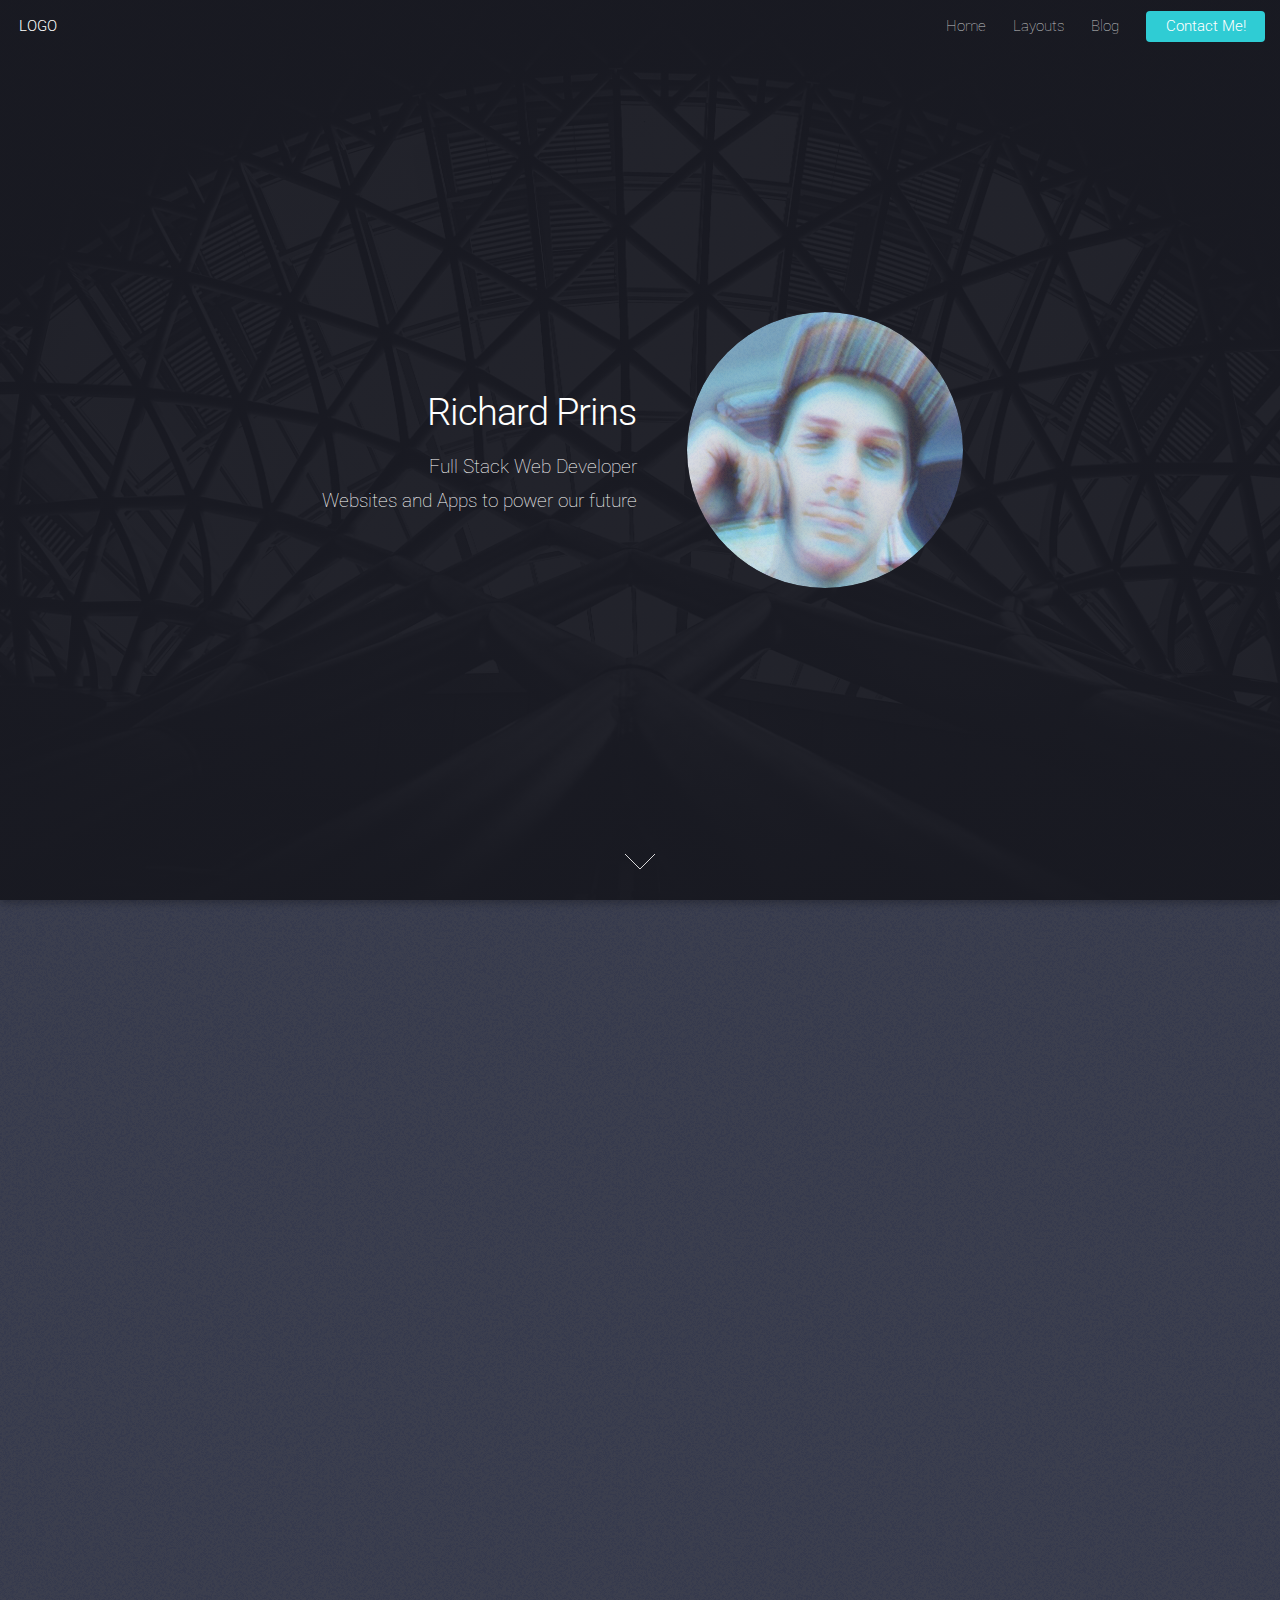
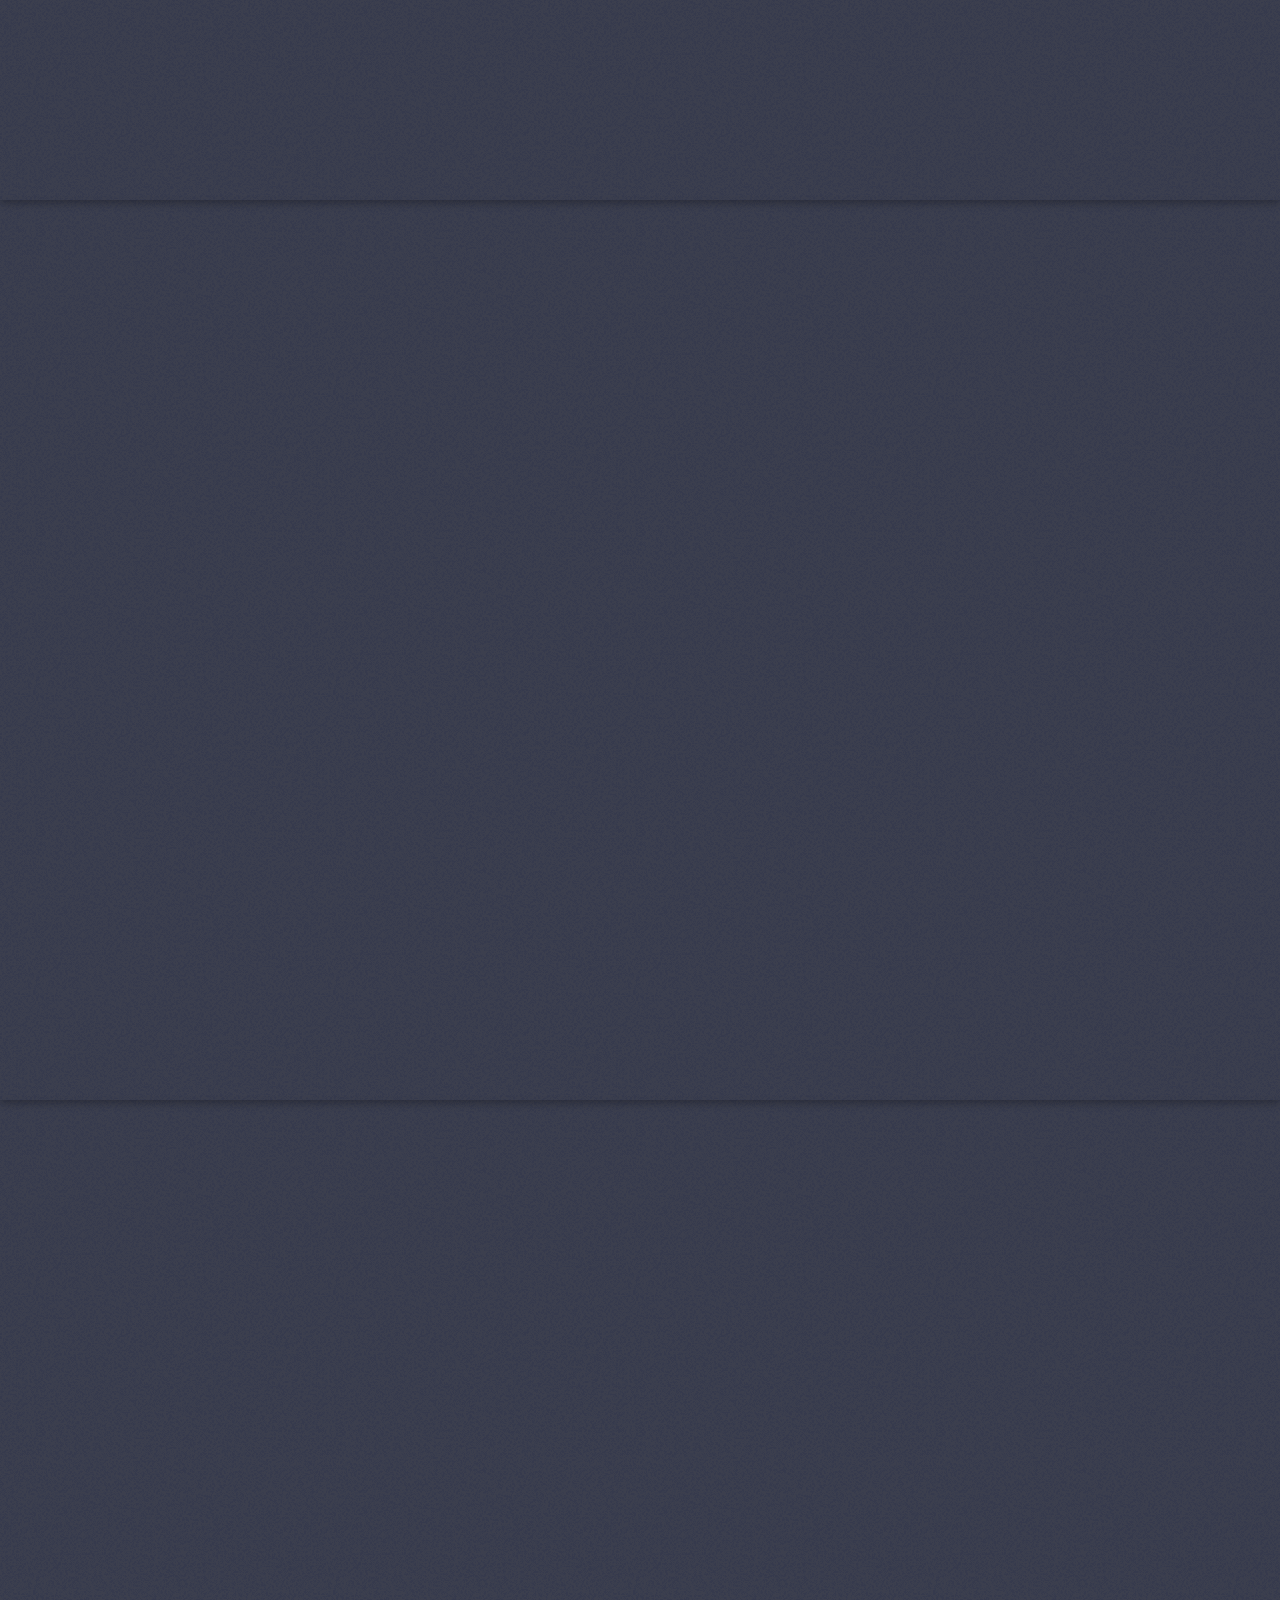
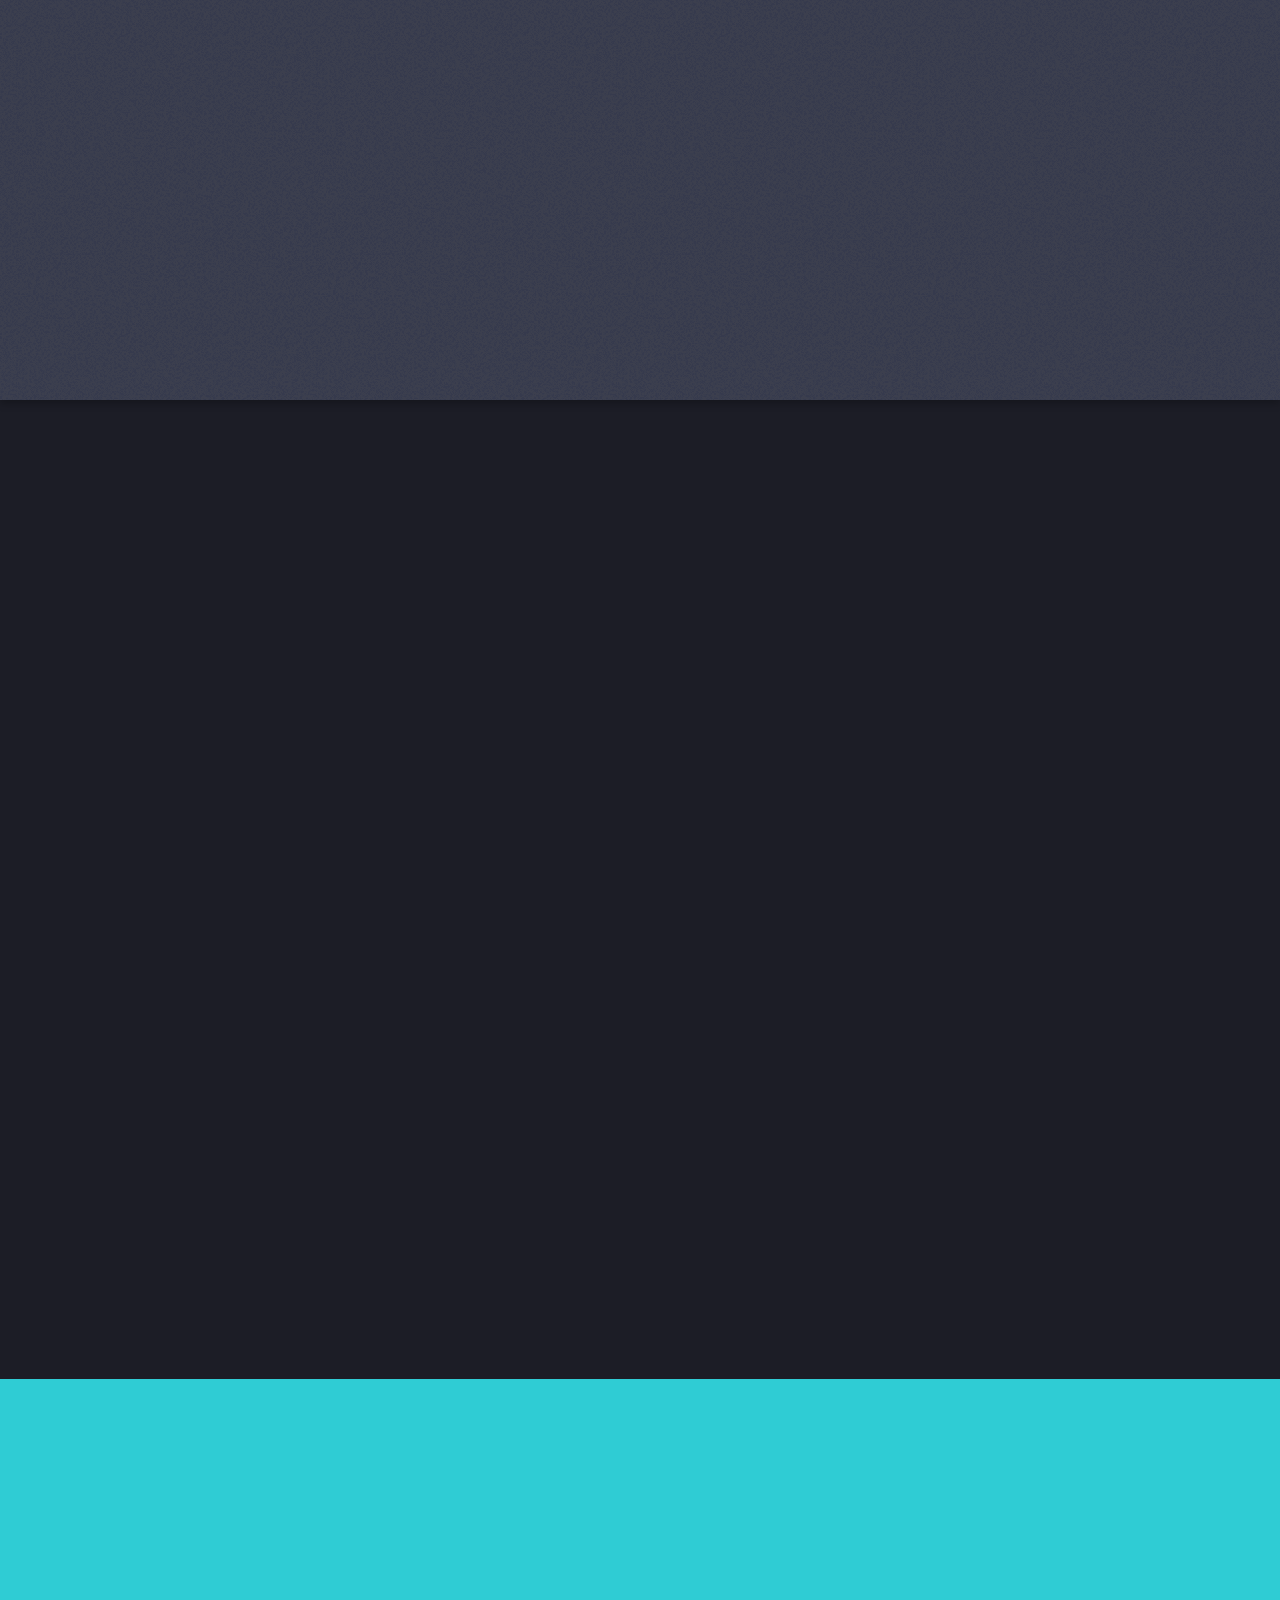
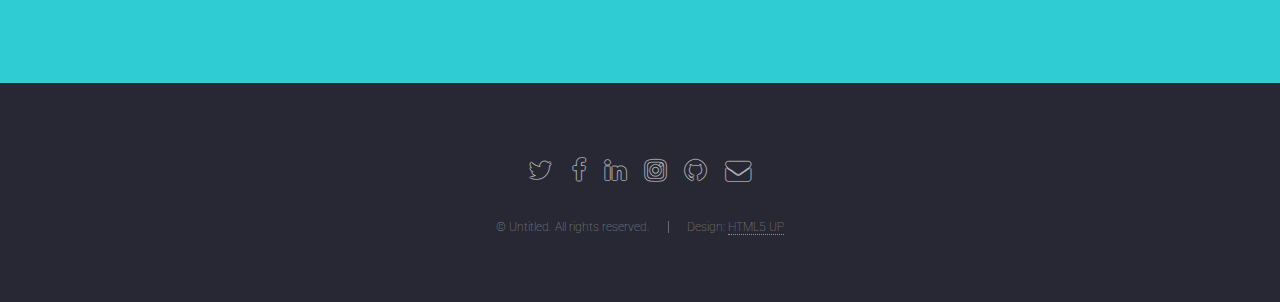
==== commit 7c9a6e2a: "Final touches for today" ====
--- a/Portfolio Site/index.html
+++ b/Portfolio Site/index.html
@@ -65,7 +65,7 @@
 							<div class="row">
 								<div class="col-4 col-12-medium">
 									<header>
-										<h2>Odio faucibus ipsum integer consequat</h2>
+										<h2>Web Developer/UX Designer</h2>
 										<p>Nascetur eu nibh vestibulum amet gravida nascetur praesent</p>
 									</header>
 								</div>
@@ -142,12 +142,12 @@
 								</section>
 								<section class="col-4 col-6-medium col-12-xsmall">
 									<span class="icon alt major fa-flask"></span>
-									<h3>Cubilia cep lobortis</h3>
+									<h3>Fully Functional Web Applications</h3>
 									<p>Feugiat accumsan lorem eu ac lorem amet accumsan donec. Blandit orci porttitor.</p>
 								</section>
 								<section class="col-4 col-6-medium col-12-xsmall">
 									<span class="icon alt major fa-paper-plane"></span>
-									<h3>Non semper interdum</h3>
+									<h3>Fast and Easy Communication Platforms</h3>
 									<p>Feugiat accumsan lorem eu ac lorem amet accumsan donec. Blandit orci porttitor.</p>
 								</section>
 								<section class="col-4 col-6-medium col-12-xsmall">
